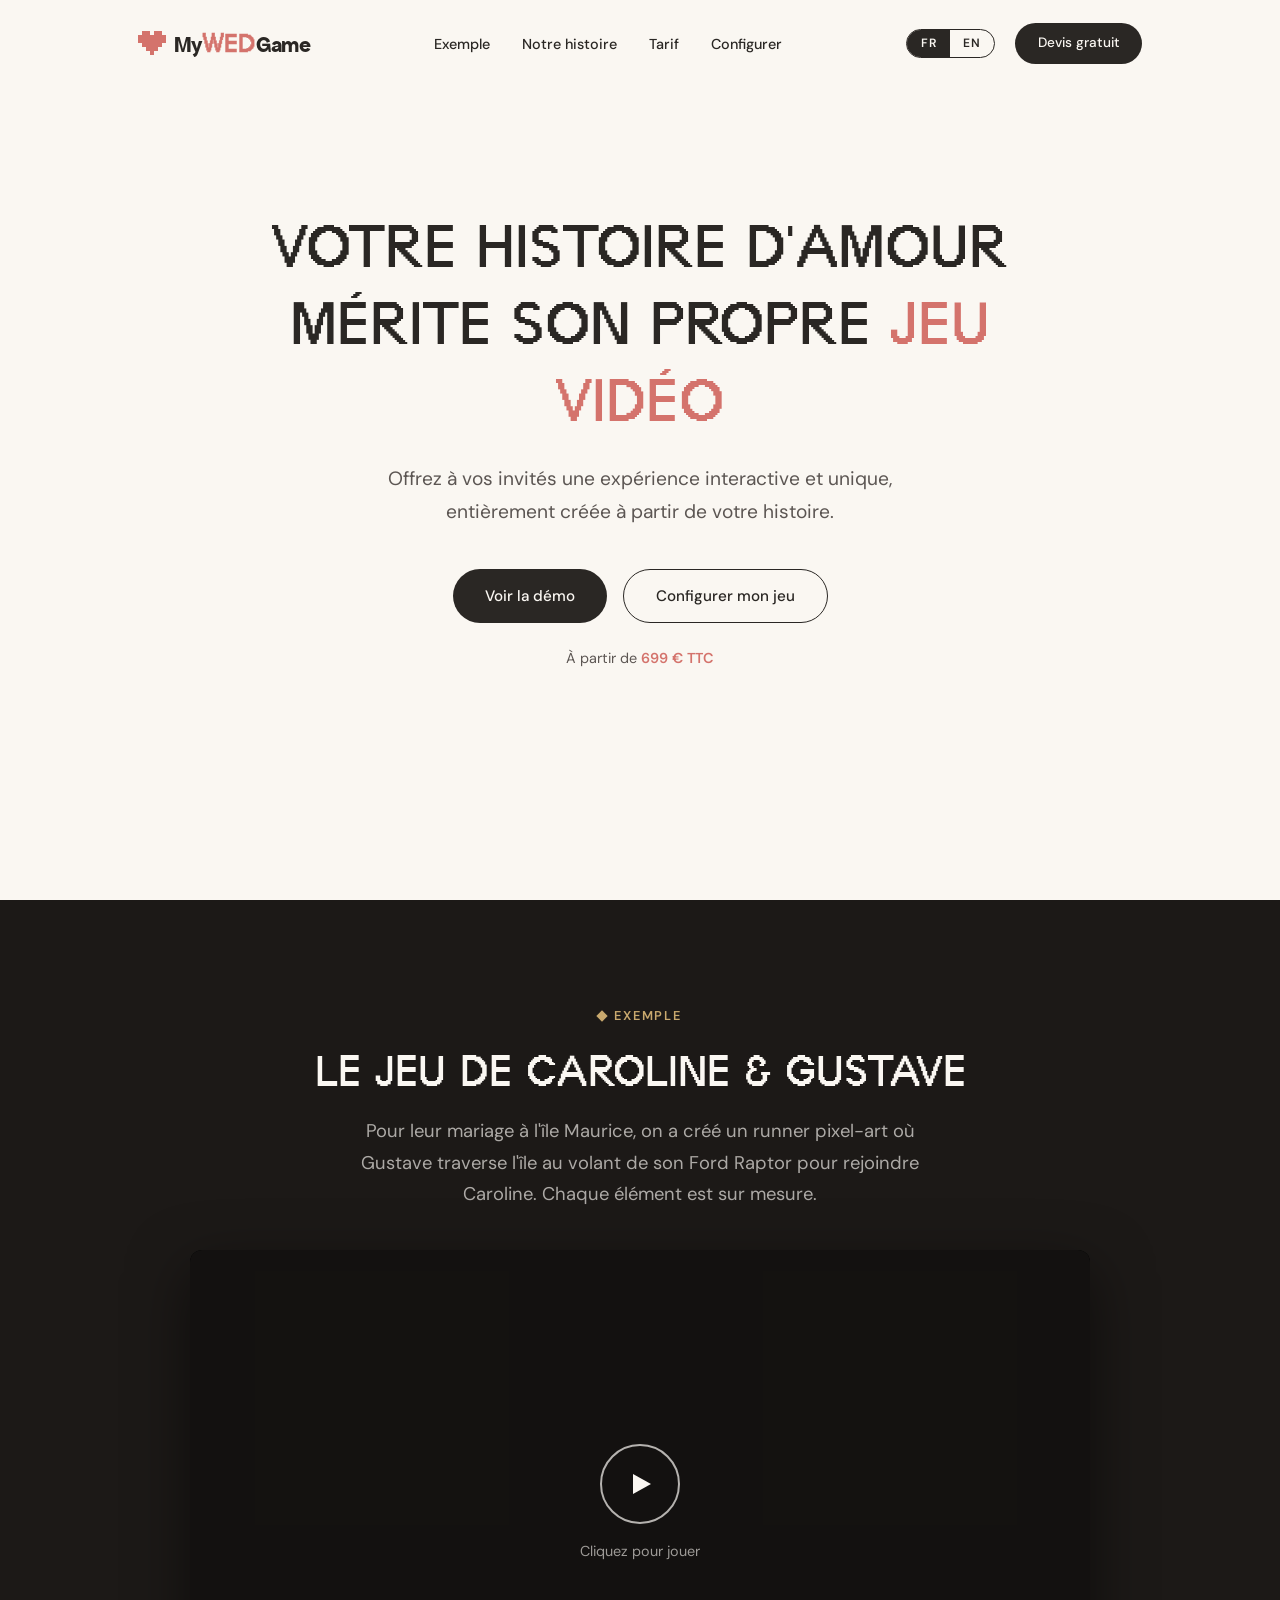
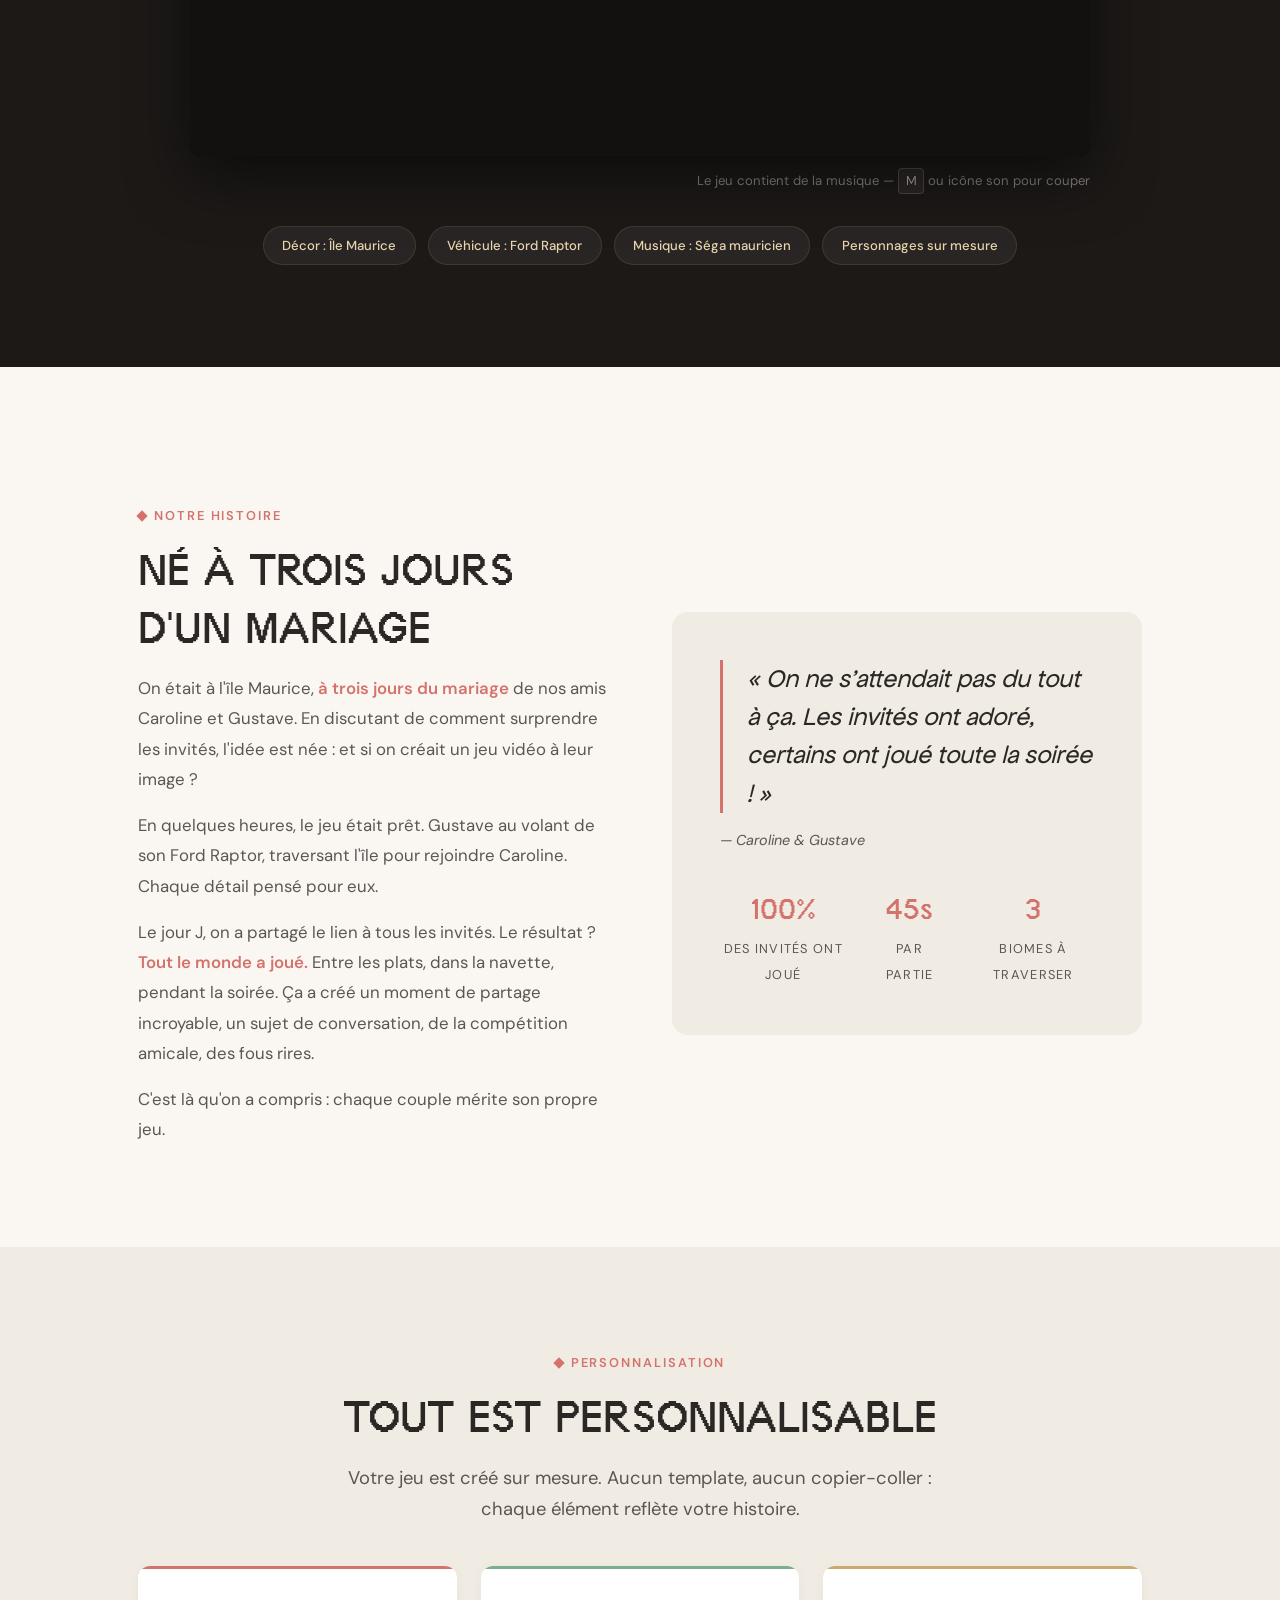
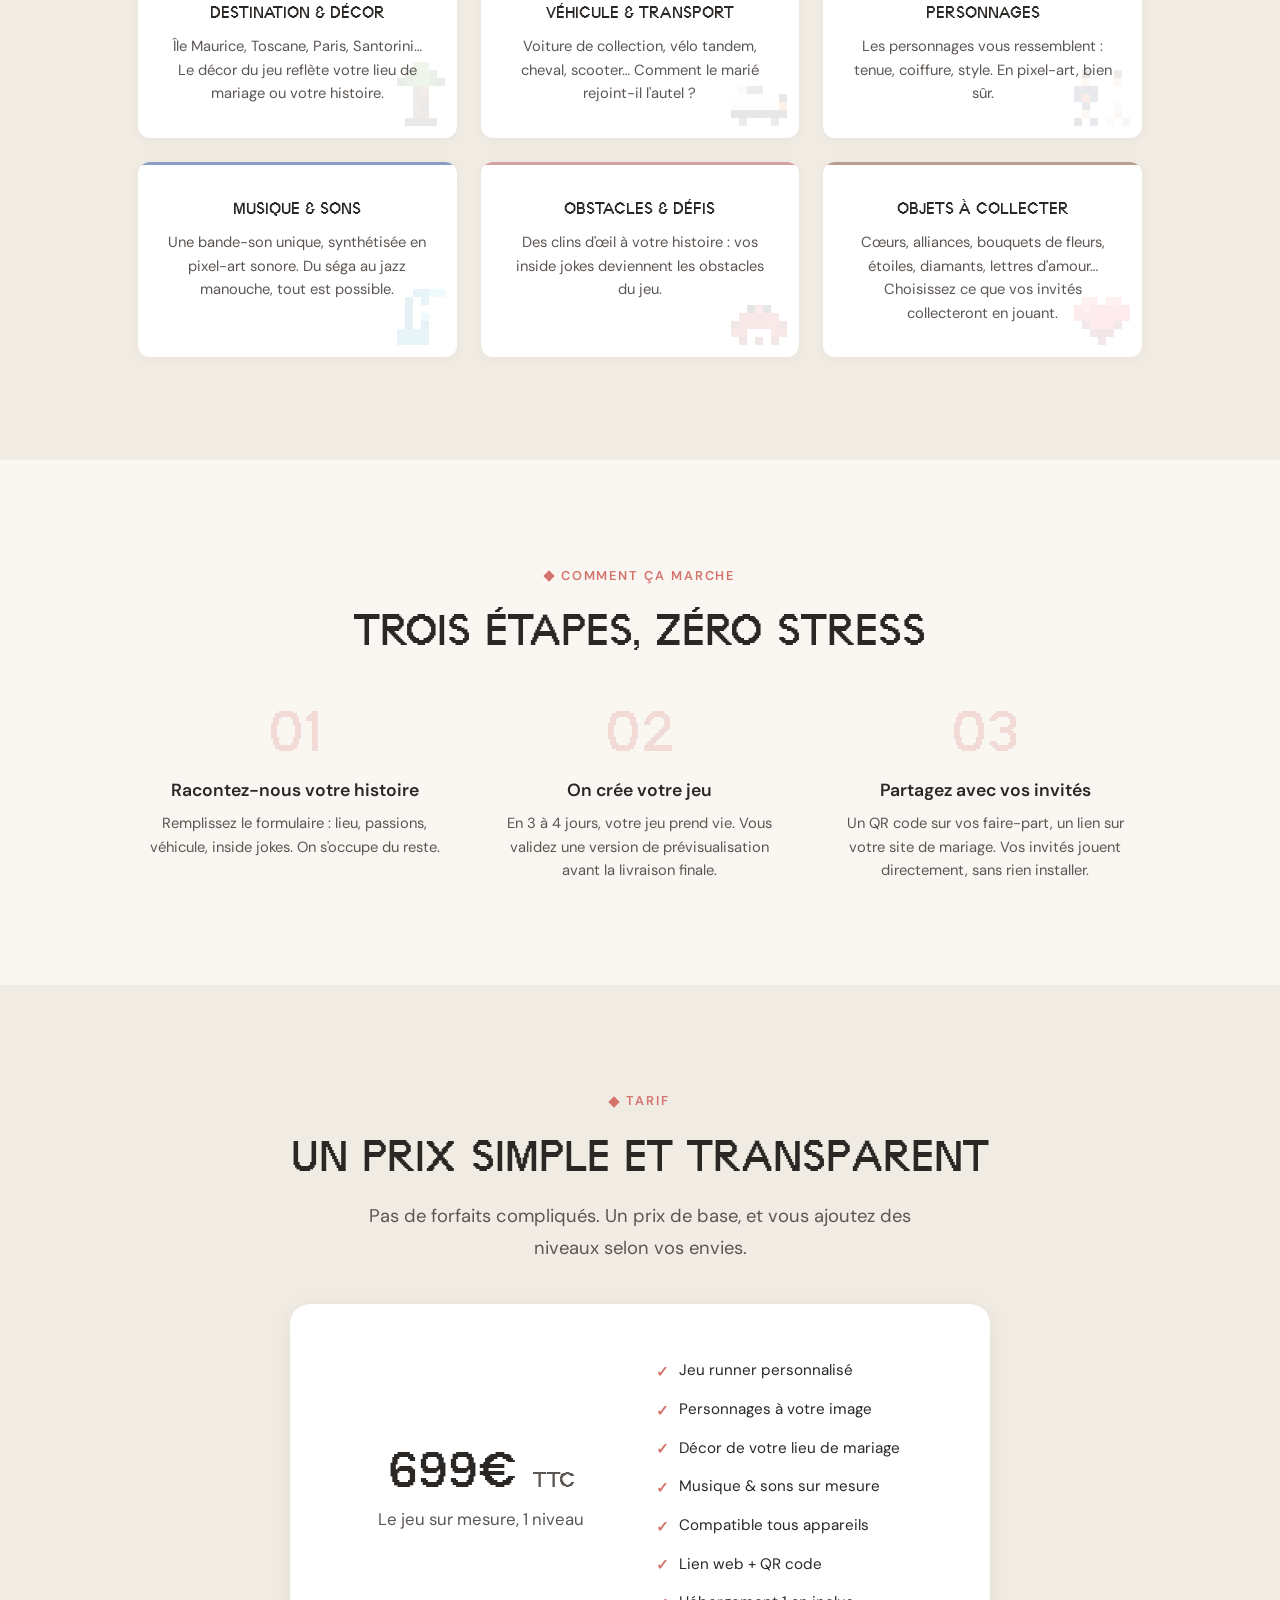
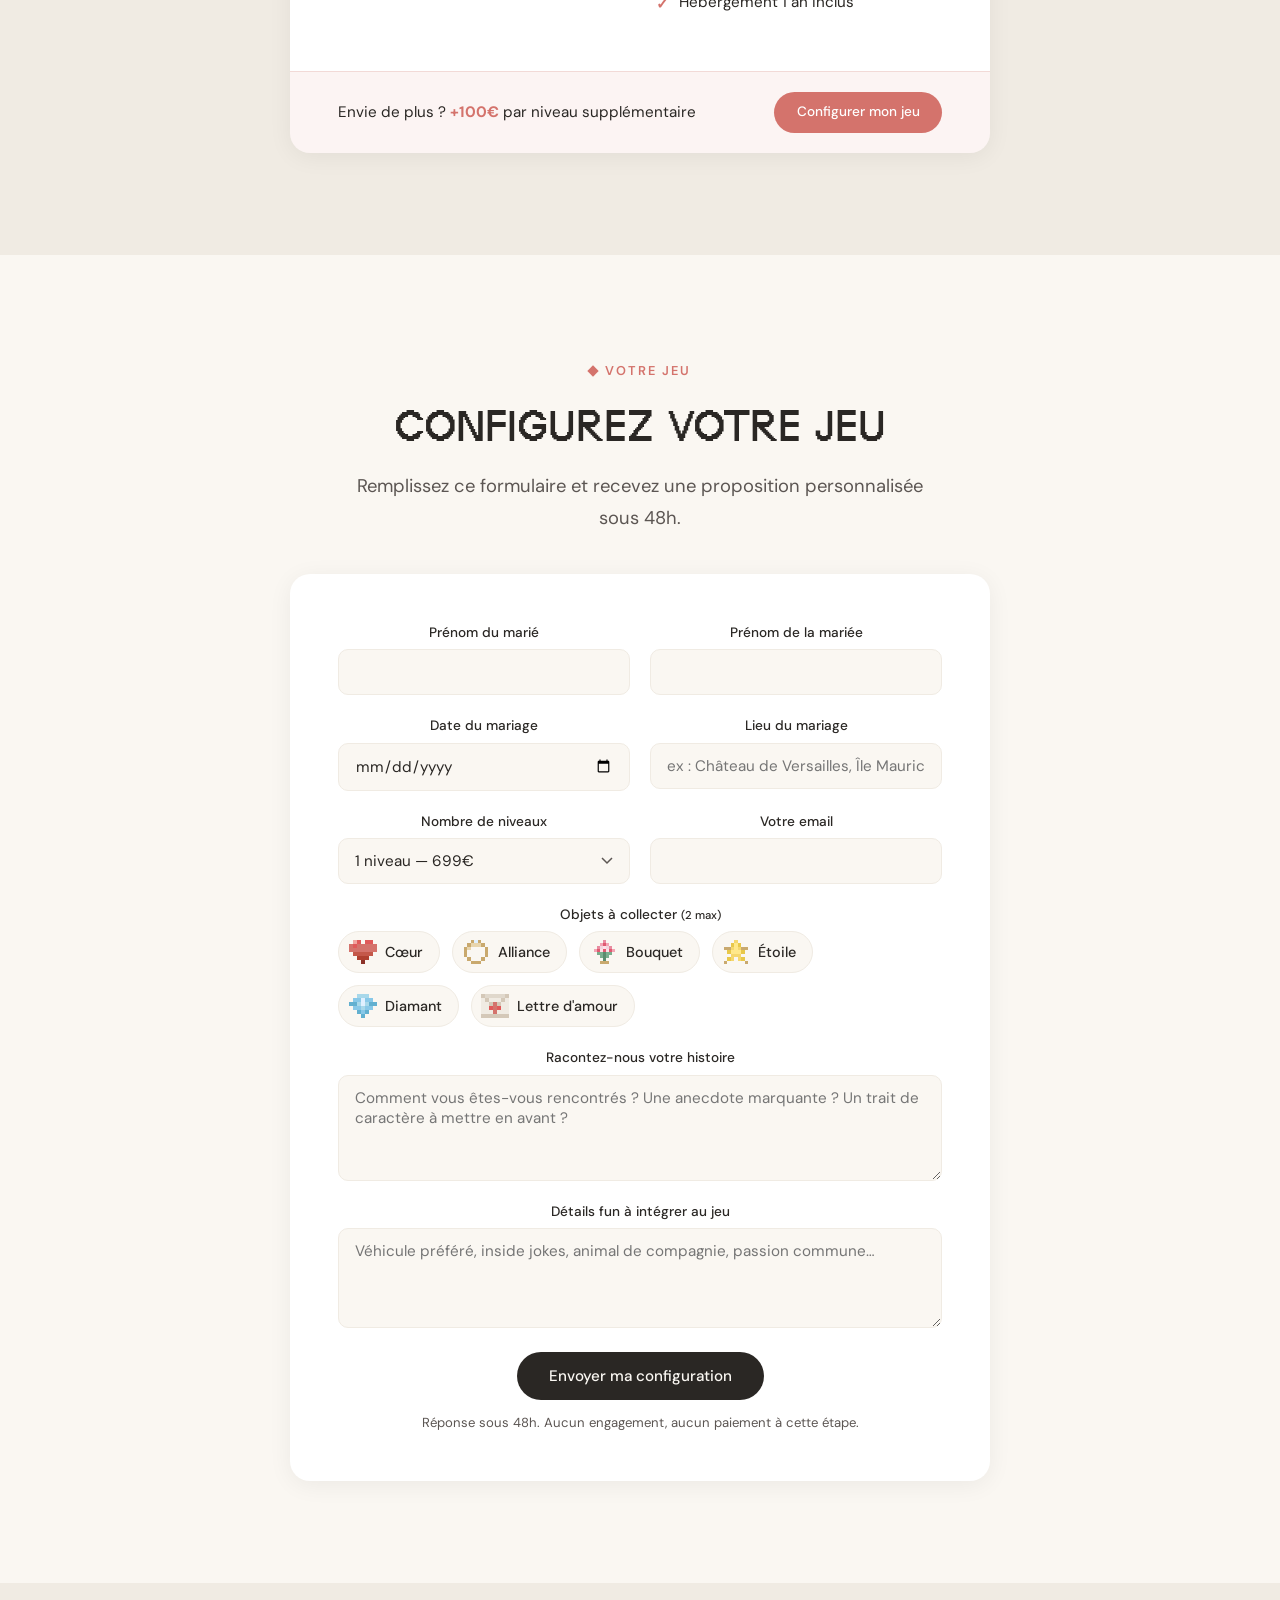
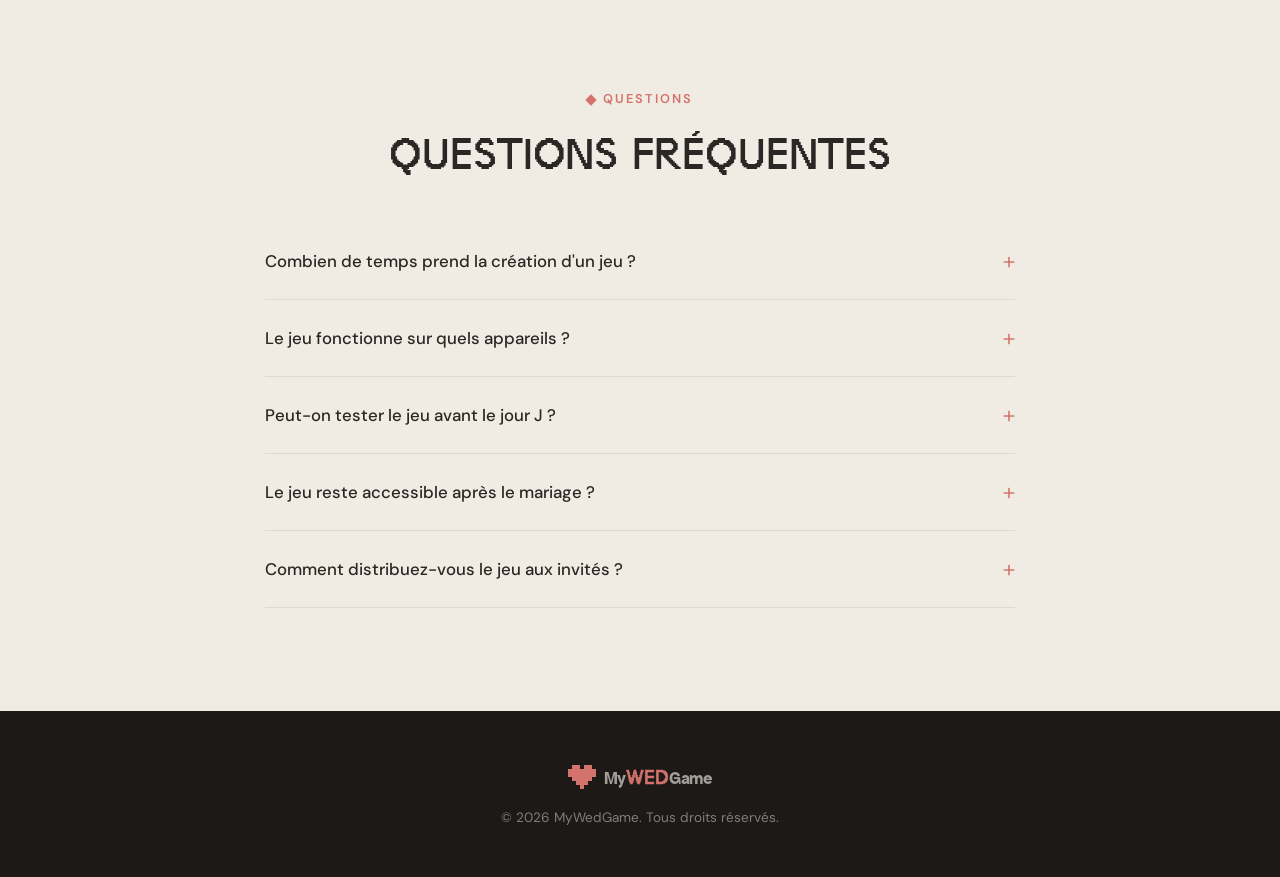
==== index.html @ f239f54f "Telegram bot: form submissions sent to Telegram via Vercel API - /api/contact.js serverless function" ====
<!DOCTYPE html>
<html lang="fr">
<head>
  <meta charset="UTF-8">
  <meta name="viewport" content="width=device-width, initial-scale=1.0">
  <title>MyWedGame — Jeu vidéo sur mesure pour votre mariage</title>
  <meta name="description" content="Offrez à vos invités un jeu vidéo unique, entièrement personnalisé à votre histoire d'amour. À partir de 699 €.">
  <meta property="og:title" content="MyWedGame — Un jeu vidéo sur mesure pour votre mariage">
  <meta property="og:description" content="Un jeu vidéo unique et interactif, créé à partir de votre histoire d'amour. Jouable sur tous les appareils.">
  <meta property="og:type" content="website">
  <meta property="og:image" content="https://mywedgame.vercel.app/og-image.png">
  <meta property="og:image:width" content="400">
  <meta property="og:image:height" content="400">
  <meta property="og:url" content="https://mywedgame.com">
  <meta name="twitter:card" content="summary">
  <meta name="twitter:title" content="MyWedGame — Un jeu vidéo sur mesure pour votre mariage">
  <meta name="twitter:description" content="Un jeu vidéo unique et interactif, créé à partir de votre histoire d'amour. Jouable sur tous les appareils.">
  <meta name="twitter:image" content="https://mywedgame.vercel.app/og-image.png">
  <link rel="icon" href="data:image/svg+xml,<svg xmlns='http://www.w3.org/2000/svg' viewBox='0 0 7 6' shape-rendering='crispEdges'><rect fill='%23D4736C' x='1' y='0' width='2' height='1'/><rect fill='%23D4736C' x='4' y='0' width='2' height='1'/><rect fill='%23D4736C' x='0' y='1' width='7' height='2'/><rect fill='%23D4736C' x='1' y='3' width='5' height='1'/><rect fill='%23D4736C' x='2' y='4' width='3' height='1'/><rect fill='%23D4736C' x='3' y='5' width='1' height='1'/></svg>">
  <link rel="preconnect" href="https://fonts.googleapis.com">
  <link rel="preconnect" href="https://fonts.gstatic.com" crossorigin>
  <link href="https://fonts.googleapis.com/css2?family=DM+Sans:ital,wght@0,400;0,500;0,700;1,400&display=swap" rel="stylesheet">
  <style>
    @font-face { font-family: 'Apfel Grotezk'; src: url('fonts/ApfelGrotezk-Regular.woff2') format('woff2'); font-weight: 400; font-style: normal; font-display: swap; }
    @font-face { font-family: 'Apfel Grotezk'; src: url('fonts/ApfelGrotezk-Fett.woff2') format('woff2'); font-weight: 700; font-style: normal; font-display: swap; }
    @font-face { font-family: 'Terminal Grotesque'; src: url('fonts/terminal-grotesque-webfont.woff2') format('woff2'); font-weight: 400; font-style: normal; font-display: swap; }

    :root {
      --cream: #FAF7F2;
      --cream-dark: #F0EBE3;
      --charcoal: #2A2724;
      --charcoal-light: #5C5653;
      --coral: #D4736C;
      --coral-hover: #BD5B54;
      --coral-light: #F2DAD7;
      --coral-soft: rgba(212,115,108,0.08);
      --gold: #C9A96E;
      --gold-light: #E8D5AD;
      --dark: #1C1917;
      --dark-card: #292524;
    }

    *, *::before, *::after { margin: 0; padding: 0; box-sizing: border-box; }
    html { scroll-behavior: smooth; scroll-padding-top: 80px; }
    body { font-family: 'DM Sans', sans-serif; color: var(--charcoal); background: var(--cream); line-height: 1.6; -webkit-font-smoothing: antialiased; }

    html:not([lang="en"]) .en { display: none !important; }
    html[lang="en"] .fr { display: none !important; }

    .rv { opacity: 0; transform: translateY(24px); transition: opacity 0.7s ease, transform 0.7s ease; }
    .rv.vis { opacity: 1; transform: none; }
    .rv-d1 { transition-delay: 0.1s; }
    .rv-d2 { transition-delay: 0.2s; }
    .rv-d3 { transition-delay: 0.3s; }
    .rv-d4 { transition-delay: 0.4s; }
    .rv-d5 { transition-delay: 0.5s; }

    .ctn { max-width: 1100px; margin: 0 auto; padding: 0 clamp(1.5rem, 5vw, 3rem); }
    section { padding: clamp(4rem, 8vw, 7rem) 0; }

    h2 { font-family: 'Terminal Grotesque', sans-serif; font-size: clamp(2rem, 4vw, 3rem); font-weight: 400; line-height: 1.2; margin-bottom: 1rem; text-transform: uppercase; }
    .section-tag { display: inline-flex; align-items: center; gap: 0.5rem; font-size: 0.8rem; font-weight: 600; letter-spacing: 0.15em; text-transform: uppercase; color: var(--coral); margin-bottom: 1rem; }
    .section-tag::before { content: ''; width: 8px; height: 8px; background: var(--coral); transform: rotate(45deg); }
    .section-sub { font-size: clamp(1rem, 1.5vw, 1.15rem); color: var(--charcoal-light); max-width: 600px; line-height: 1.7; }

    .btn { display: inline-flex; align-items: center; justify-content: center; gap: 0.5rem; padding: 0.875rem 2rem; border-radius: 100px; font-family: 'DM Sans', sans-serif; font-size: 0.95rem; font-weight: 500; text-decoration: none; transition: all 0.3s ease; cursor: pointer; border: none; }
    .btn-primary { background: var(--charcoal); color: var(--cream); }
    .btn-primary:hover { background: var(--coral); transform: translateY(-2px); box-shadow: 0 8px 24px rgba(212,115,108,0.3); }
    .btn-outline { background: transparent; color: var(--charcoal); border: 1.5px solid var(--charcoal); }
    .btn-outline:hover { background: var(--charcoal); color: var(--cream); transform: translateY(-2px); }
    .btn-coral { background: var(--coral); color: white; }
    .btn-coral:hover { background: var(--coral-hover); transform: translateY(-2px); box-shadow: 0 8px 24px rgba(212,115,108,0.3); }
    .btn-light { background: rgba(250,247,242,0.15); color: var(--cream); border: 1.5px solid rgba(250,247,242,0.3); }
    .btn-light:hover { background: var(--cream); color: var(--charcoal); transform: translateY(-2px); }
    .btn-sm { padding: 0.6rem 1.4rem; font-size: 0.85rem; }

    /* NAV */
    .nav { position: fixed; top: 0; left: 0; right: 0; z-index: 100; padding: 1.25rem 0; transition: padding 0.4s, background 0.4s, box-shadow 0.4s; }
    .nav.scrolled { background: rgba(250,247,242,0.92); backdrop-filter: blur(12px); -webkit-backdrop-filter: blur(12px); padding: 0.75rem 0; box-shadow: 0 1px 0 rgba(0,0,0,0.06); }
    .nav-inner { display: flex; align-items: center; justify-content: space-between; }
    .logo { text-decoration: none; font-family: 'Apfel Grotezk', sans-serif; font-size: 1.4rem; font-weight: 700; letter-spacing: -0.03em; display: inline-flex; align-items: center; gap: 0.5rem; color: var(--charcoal); }
    .logo-heart { width: 28px; height: 24px; flex-shrink: 0; animation: heartPulse 10s ease infinite; }
    @keyframes heartPulse {
      0%, 100% { fill: #D4736C; }
      20% { fill: #C9A96E; }
      40% { fill: #7BAE8E; }
      60% { fill: #8B9DC3; }
      80% { fill: #D4A0A0; }
    }
    .logo-text { display: inline-flex; align-items: baseline; }
    .logo-wed { font-family: 'Terminal Grotesque', sans-serif; font-weight: 400; color: var(--coral); text-transform: uppercase; font-size: 1.3em; letter-spacing: 0.01em; -webkit-text-stroke: 0.5px var(--coral); }
    .nav-links { display: flex; align-items: center; gap: 2rem; list-style: none; }
    .nav-links a { text-decoration: none; color: var(--charcoal); font-size: 0.9rem; font-weight: 500; position: relative; }
    .nav-links a::after { content: ''; position: absolute; bottom: -4px; left: 0; width: 0; height: 1.5px; background: var(--coral); transition: width 0.3s; }
    .nav-links a:hover::after { width: 100%; }
    .nav-right { display: flex; align-items: center; gap: 1.25rem; }
    .lang-toggle { display: flex; border: 1.5px solid var(--charcoal); border-radius: 100px; overflow: hidden; }
    .lang-btn { padding: 0.35rem 0.85rem; font-family: 'DM Sans', sans-serif; font-size: 0.75rem; font-weight: 600; letter-spacing: 0.05em; cursor: pointer; background: none; border: none; color: var(--charcoal); transition: all 0.3s; }
    .lang-btn.active { background: var(--charcoal); color: var(--cream); }
    .menu-toggle { display: none; flex-direction: column; gap: 5px; background: none; border: none; cursor: pointer; padding: 4px; }
    .menu-toggle span { display: block; width: 22px; height: 2px; background: var(--charcoal); border-radius: 2px; transition: all 0.3s; transform-origin: center; }
    .nav.open .menu-toggle span:nth-child(1) { transform: translateY(7px) rotate(45deg); }
    .nav.open .menu-toggle span:nth-child(2) { opacity: 0; }
    .nav.open .menu-toggle span:nth-child(3) { transform: translateY(-7px) rotate(-45deg); }

    /* HERO */
    .hero { min-height: 100vh; display: flex; align-items: center; justify-content: center; text-align: center; position: relative; overflow: hidden; padding-top: 80px; }
    .hero-content { position: relative; z-index: 2; }
    .hero h1 { font-family: 'Terminal Grotesque', sans-serif; font-size: clamp(2.5rem, 6vw, 4.2rem); font-weight: 400; line-height: 1.15; color: var(--charcoal); max-width: 780px; margin: 0 auto 1.5rem; text-transform: uppercase; }
    .hero h1 em { font-style: normal; color: var(--coral); }
    .hero-sub { font-size: clamp(1.05rem, 2vw, 1.2rem); color: var(--charcoal-light); max-width: 540px; margin: 0 auto 2.5rem; line-height: 1.7; }
    .hero-btns { display: flex; flex-wrap: wrap; justify-content: center; gap: 1rem; }
    .hero-price { margin-top: 1.5rem; font-size: 0.9rem; color: var(--charcoal-light); }
    .hero-price strong { color: var(--coral); font-weight: 600; }
    .hero-hearts { position: absolute; inset: 0; pointer-events: none; overflow: hidden; z-index: 1; }
    .fh { position: absolute; bottom: -20%; animation: floatH var(--d, 12s) var(--dl, 0s) linear infinite; pointer-events: none; opacity: 0; }
    @keyframes floatH {
      0% { transform: translateY(0) rotate(0deg); opacity: 0; }
      8% { opacity: var(--o, 0.15); }
      85% { opacity: var(--o, 0.15); }
      100% { transform: translateY(-120vh) rotate(var(--r, 15deg)); opacity: 0; }
    }

    /* DEMO */
    #demo { background: var(--dark); color: var(--cream); }
    #demo h2 { color: var(--cream); }
    #demo .section-tag { color: var(--gold); }
    #demo .section-tag::before { background: var(--gold); }
    #demo .section-sub { color: rgba(250,247,242,0.65); }
    .game-wrap { position: relative; width: 100%; max-width: 900px; margin: 2.5rem auto 0; border-radius: 12px; overflow: hidden; box-shadow: 0 20px 60px rgba(0,0,0,0.5); aspect-ratio: 16/9; background: #000; }
    .game-wrap iframe { width: 100%; height: 100%; border: none; display: block; }
    .game-overlay { position: absolute; inset: 0; background: rgba(28,25,23,0.7); display: flex; flex-direction: column; align-items: center; justify-content: center; cursor: pointer; z-index: 2; transition: opacity 0.5s; border-radius: 12px; }
    .game-overlay.hidden { opacity: 0; pointer-events: none; }
    .play-ring { width: 80px; height: 80px; border: 2.5px solid rgba(250,247,242,0.7); border-radius: 50%; display: flex; align-items: center; justify-content: center; margin-bottom: 1rem; transition: all 0.3s; }
    .game-overlay:hover .play-ring { background: var(--coral); border-color: var(--coral); transform: scale(1.1); }
    .play-ring::after { content: ''; border-style: solid; border-width: 10px 0 10px 18px; border-color: transparent transparent transparent var(--cream); margin-left: 4px; }
    .game-overlay span { font-size: 0.9rem; color: rgba(250,247,242,0.6); }
    .game-hint { text-align: right; max-width: 900px; margin: 0.75rem auto 0; font-size: 0.82rem; color: rgba(250,247,242,0.45); }
    .game-hint kbd { display: inline-block; background: var(--dark-card); border: 1px solid rgba(250,247,242,0.15); border-radius: 4px; padding: 0.1rem 0.4rem; font-family: 'DM Sans', sans-serif; font-size: 0.8rem; color: rgba(250,247,242,0.6); }
    .demo-tags { display: flex; flex-wrap: wrap; justify-content: center; gap: 0.75rem; margin-top: 2rem; }
    .demo-tag { background: var(--dark-card); color: var(--gold-light); padding: 0.5rem 1.15rem; border-radius: 100px; font-size: 0.82rem; font-weight: 500; border: 1px solid rgba(201,169,110,0.15); }

    /* STORY */
    #story { background: var(--cream); }
    .story-layout { display: grid; grid-template-columns: 1fr 1fr; gap: clamp(2rem, 5vw, 4rem); align-items: center; margin-top: 2rem; }
    .story-text { font-size: 1.05rem; line-height: 1.8; color: var(--charcoal-light); }
    .story-text p + p { margin-top: 1rem; }
    .story-text em { color: var(--coral); font-style: normal; font-weight: 600; }
    .story-visual { background: var(--cream-dark); border-radius: 16px; padding: clamp(2rem, 4vw, 3rem); position: relative; overflow: hidden; }
    .story-quote { font-family: 'Apfel Grotezk', sans-serif; font-size: clamp(1.25rem, 2.5vw, 1.6rem); font-style: italic; color: var(--charcoal); line-height: 1.5; position: relative; padding-left: 1.5rem; border-left: 3px solid var(--coral); }
    .story-stat { display: flex; gap: 2rem; margin-top: 2rem; }
    .story-stat div { text-align: center; }
    .story-stat .num { font-family: 'Terminal Grotesque', sans-serif; font-size: 2rem; font-weight: 400; color: var(--coral); display: block; }
    .story-stat .lbl { font-size: 0.8rem; color: var(--charcoal-light); text-transform: uppercase; letter-spacing: 0.1em; }

    /* CUSTOMIZE */
    #customize { background: var(--cream-dark); }
    .custom-grid { display: grid; grid-template-columns: repeat(3, 1fr); gap: 1.5rem; margin-top: 2.5rem; }
    .custom-card { background: white; padding: 2rem 1.75rem; border-radius: 12px; position: relative; overflow: hidden; transition: all 0.3s ease; box-shadow: 0 2px 12px rgba(0,0,0,0.04); }
    .custom-card:hover { transform: translateY(-4px); box-shadow: 0 12px 32px rgba(0,0,0,0.08); }
    .custom-card::before { content: ''; position: absolute; top: 0; left: 0; right: 0; height: 3px; background: var(--accent, var(--coral)); }
    .custom-card h3 { font-family: 'Terminal Grotesque', sans-serif; font-size: 1.15rem; font-weight: 400; margin-bottom: 0.5rem; text-transform: uppercase; }
    .custom-card p { font-size: 0.92rem; color: var(--charcoal-light); line-height: 1.6; position: relative; z-index: 1; }
    .card-pixel { position: absolute; bottom: 12px; right: 12px; opacity: 0.1; pointer-events: none; transition: opacity 0.3s; }
    .custom-card:hover .card-pixel { opacity: 0.25; }
    .c1 { --accent: #D4736C; } .c2 { --accent: #7BAE8E; } .c3 { --accent: #C9A96E; }
    .c4 { --accent: #8B9DC3; } .c5 { --accent: #D4A0A0; } .c6 { --accent: #B8A090; }

    /* PROCESS */
    #process { background: var(--cream); }
    .steps { display: grid; grid-template-columns: repeat(3, 1fr); gap: 2rem; margin-top: 2.5rem; }
    .step { text-align: center; }
    .step-num { font-family: 'Terminal Grotesque', sans-serif; font-size: clamp(3rem, 5vw, 4rem); font-weight: 400; color: var(--coral-light); line-height: 1; margin-bottom: 0.75rem; }
    .step h3 { font-size: 1.1rem; font-weight: 600; margin-bottom: 0.5rem; }
    .step p { font-size: 0.92rem; color: var(--charcoal-light); line-height: 1.6; max-width: 300px; margin: 0 auto; }

    /* PRICING */
    #pricing { background: var(--cream-dark); }
    .price-box { max-width: 700px; margin: 2.5rem auto 0; background: white; border-radius: 20px; overflow: hidden; box-shadow: 0 4px 24px rgba(0,0,0,0.06); }
    .price-main { padding: clamp(2rem, 5vw, 3rem); display: flex; align-items: center; gap: 2rem; flex-wrap: wrap; }
    .price-left { flex: 1; min-width: 240px; }
    .price-amount { font-family: 'Terminal Grotesque', sans-serif; font-size: clamp(2.5rem, 5vw, 3.5rem); font-weight: 400; color: var(--charcoal); line-height: 1; }
    .price-amount small { font-size: 0.45em; font-weight: 400; color: var(--charcoal-light); vertical-align: baseline; }
    .price-subtitle { font-size: 1.05rem; color: var(--charcoal-light); margin-top: 0.5rem; }
    .price-right { flex: 1; min-width: 240px; }
    .price-includes { list-style: none; }
    .price-includes li { padding: 0.4rem 0; font-size: 0.95rem; display: flex; align-items: flex-start; gap: 0.6rem; }
    .price-includes li::before { content: '\2713'; color: var(--coral); font-weight: 700; flex-shrink: 0; margin-top: 0.1rem; }
    .price-extra { background: var(--coral-soft); padding: 1.25rem clamp(2rem, 5vw, 3rem); display: flex; align-items: center; justify-content: space-between; flex-wrap: wrap; gap: 1rem; border-top: 1px solid var(--coral-light); }
    .price-extra-text { font-size: 0.95rem; }
    .price-extra-text strong { color: var(--coral); }
    .price-cta { text-align: center; padding: 0 clamp(2rem, 5vw, 3rem) clamp(2rem, 5vw, 3rem); }

    /* FORM */
    #configurator { background: var(--cream); }
    .form-box { max-width: 700px; margin: 2.5rem auto 0; background: white; border-radius: 20px; padding: clamp(2rem, 5vw, 3rem); box-shadow: 0 4px 24px rgba(0,0,0,0.06); }
    .form-grid { display: grid; grid-template-columns: 1fr 1fr; gap: 1.25rem; }
    .form-group { display: flex; flex-direction: column; gap: 0.35rem; }
    .form-group.full { grid-column: 1 / -1; }
    .form-group label { font-size: 0.85rem; font-weight: 500; color: var(--charcoal); }
    .form-group input, .form-group select, .form-group textarea {
      font-family: 'DM Sans', sans-serif; font-size: 0.95rem; padding: 0.75rem 1rem;
      border: 1.5px solid var(--cream-dark); border-radius: 10px; background: var(--cream);
      color: var(--charcoal); transition: border-color 0.3s, box-shadow 0.3s; outline: none;
    }
    .form-group input:focus, .form-group select:focus, .form-group textarea:focus {
      border-color: var(--coral); box-shadow: 0 0 0 3px rgba(212,115,108,0.1);
    }
    .form-group textarea { resize: vertical; min-height: 100px; }
    .form-group select { cursor: pointer; appearance: none; background-image: url("data:image/svg+xml,%3Csvg xmlns='http://www.w3.org/2000/svg' width='12' height='8'%3E%3Cpath d='M1 1l5 5 5-5' stroke='%235C5653' stroke-width='1.5' fill='none'/%3E%3C/svg%3E"); background-repeat: no-repeat; background-position: right 1rem center; padding-right: 2.5rem; }
    .collectible-picker { display: flex; flex-wrap: wrap; gap: 0.75rem; }
    .coll-tag { cursor: pointer; }
    .coll-tag input { display: none; }
    .coll-wrap { display: inline-flex; align-items: center; gap: 0.5rem; padding: 0.5rem 1rem 0.5rem 0.6rem; border-radius: 100px; border: 1.5px solid var(--cream-dark); background: var(--cream); font-size: 0.9rem; color: var(--charcoal); transition: all 0.25s; user-select: none; }
    .coll-tag input:checked + .coll-wrap { border-color: var(--coral); background: var(--coral-light); color: var(--charcoal); }
    .coll-tag:hover .coll-wrap { border-color: var(--coral); }
    .coll-icon { width: 28px; height: 24px; flex-shrink: 0; }
    .form-submit { text-align: center; margin-top: 1.5rem; }
    .form-note { font-size: 0.82rem; color: var(--charcoal-light); margin-top: 0.75rem; }

    /* FAQ */
    #faq { background: var(--cream-dark); }
    .faq-list { max-width: 750px; margin: 2.5rem auto 0; }
    .faq-item { border-bottom: 1px solid rgba(0,0,0,0.08); }
    .faq-q { width: 100%; text-align: left; background: none; border: none; padding: 1.25rem 0; font-family: 'DM Sans', sans-serif; font-size: 1.05rem; font-weight: 500; color: var(--charcoal); cursor: pointer; display: flex; justify-content: space-between; align-items: center; gap: 1rem; line-height: 1.5; }
    .faq-q::after { content: '+'; font-size: 1.5rem; font-weight: 300; color: var(--coral); transition: transform 0.3s; flex-shrink: 0; }
    .faq-item.open .faq-q::after { transform: rotate(45deg); }
    .faq-a { max-height: 0; overflow: hidden; transition: max-height 0.4s ease; }
    .faq-a p { padding-bottom: 1.25rem; font-size: 0.95rem; color: var(--charcoal-light); line-height: 1.7; }
    .faq-item.open .faq-a { max-height: 300px; }

    /* FOOTER */
    footer { background: var(--dark); color: rgba(250,247,242,0.45); padding: 3rem 0; text-align: center; font-size: 0.85rem; }
    footer .logo { justify-content: center; margin-bottom: 0.75rem; font-size: 1.1rem; }
    footer .logo-my, footer .logo-game { color: rgba(250,247,242,0.6); }
    footer .logo-wed { color: var(--coral); }

    /* RESPONSIVE */
    @media (max-width: 768px) {
      .custom-grid, .steps { grid-template-columns: 1fr; }
      .form-grid { grid-template-columns: 1fr; }
      .story-layout { grid-template-columns: 1fr; }
      .nav-links { display: none; position: absolute; top: 100%; left: 0; right: 0; flex-direction: column; background: rgba(250,247,242,0.98); backdrop-filter: blur(12px); padding: 1.5rem clamp(1.5rem, 5vw, 3rem); box-shadow: 0 8px 24px rgba(0,0,0,0.1); gap: 0.5rem; }
      .nav.open .nav-links { display: flex; }
      .menu-toggle { display: flex; }
      .nav-cta-desktop { display: none !important; }
      .hero-btns { flex-direction: column; align-items: center; }
      .price-main { flex-direction: column; text-align: center; }
      .price-extra { flex-direction: column; text-align: center; }
    }
    @media (min-width: 769px) and (max-width: 1024px) {
      .custom-grid { grid-template-columns: repeat(2, 1fr); }
    }
  </style>
</head>
<body>

<svg style="display:none" aria-hidden="true">
  <symbol id="ph" viewBox="0 0 7 6">
    <rect x="1" y="0" width="2" height="1"/>
    <rect x="4" y="0" width="2" height="1"/>
    <rect x="0" y="1" width="7" height="2"/>
    <rect x="1" y="3" width="5" height="1"/>
    <rect x="2" y="4" width="3" height="1"/>
    <rect x="3" y="5" width="1" height="1"/>
  </symbol>
</svg>

<!-- NAV -->
<nav class="nav" id="nav">
  <div class="ctn nav-inner">
    <a href="#" class="logo"><svg class="logo-heart" viewBox="0 0 7 6" shape-rendering="crispEdges" fill="var(--coral)"><use href="#ph"/></svg><span class="logo-text"><span class="logo-my">My</span><span class="logo-wed">Wed</span><span class="logo-game">Game</span></span></a>
    <ul class="nav-links">
      <li><a href="#demo"><span class="fr">Exemple</span><span class="en">Demo</span></a></li>
      <li><a href="#story"><span class="fr">Notre histoire</span><span class="en">Our story</span></a></li>
      <li><a href="#pricing"><span class="fr">Tarif</span><span class="en">Pricing</span></a></li>
      <li><a href="#configurator"><span class="fr">Configurer</span><span class="en">Configure</span></a></li>
    </ul>
    <div class="nav-right">
      <div class="lang-toggle">
        <button class="lang-btn active" data-lang="fr">FR</button>
        <button class="lang-btn" data-lang="en">EN</button>
      </div>
      <a href="#configurator" class="btn btn-primary btn-sm nav-cta-desktop"><span class="fr">Devis gratuit</span><span class="en">Free quote</span></a>
      <button class="menu-toggle" aria-label="Menu"><span></span><span></span><span></span></button>
    </div>
  </div>
</nav>

<!-- HERO -->
<section id="hero" class="hero">
  <div class="hero-hearts">
    <svg class="fh" style="left:5%;--d:14s;--dl:-2s;--o:0.15;--r:10deg;fill:var(--coral-light)" width="21" height="18" viewBox="0 0 7 6" shape-rendering="crispEdges"><use href="#ph"/></svg>
    <svg class="fh" style="left:15%;--d:11s;--dl:-8s;--o:0.1;--r:-12deg;fill:var(--coral-light)" width="14" height="12" viewBox="0 0 7 6" shape-rendering="crispEdges"><use href="#ph"/></svg>
    <svg class="fh" style="left:32%;--d:16s;--dl:-3s;--o:0.18;--r:20deg;fill:var(--coral)" width="24" height="21" viewBox="0 0 7 6" shape-rendering="crispEdges"><use href="#ph"/></svg>
    <svg class="fh" style="left:48%;--d:13s;--dl:-10s;--o:0.08;--r:-8deg;fill:var(--gold-light)" width="17" height="15" viewBox="0 0 7 6" shape-rendering="crispEdges"><use href="#ph"/></svg>
    <svg class="fh" style="left:62%;--d:15s;--dl:-5s;--o:0.14;--r:15deg;fill:var(--coral-light)" width="21" height="18" viewBox="0 0 7 6" shape-rendering="crispEdges"><use href="#ph"/></svg>
    <svg class="fh" style="left:78%;--d:12s;--dl:-1s;--o:0.12;--r:-18deg;fill:var(--coral)" width="18" height="15" viewBox="0 0 7 6" shape-rendering="crispEdges"><use href="#ph"/></svg>
    <svg class="fh" style="left:90%;--d:17s;--dl:-7s;--o:0.09;--r:12deg;fill:var(--gold)" width="12" height="10" viewBox="0 0 7 6" shape-rendering="crispEdges"><use href="#ph"/></svg>
    <svg class="fh" style="left:52%;--d:18s;--dl:-13s;--o:0.06;--r:-5deg;fill:var(--coral-light)" width="28" height="24" viewBox="0 0 7 6" shape-rendering="crispEdges"><use href="#ph"/></svg>
  </div>
  <div class="hero-content ctn">
    <h1 class="rv">
      <span class="fr">Votre histoire d'amour<br>mérite son propre <em>jeu vidéo</em></span>
      <span class="en">Your love story<br>deserves its own <em>video game</em></span>
    </h1>
    <p class="hero-sub rv rv-d1">
      <span class="fr">Offrez à vos invités une expérience interactive et unique, entièrement créée à partir de votre histoire.</span>
      <span class="en">Give your guests a unique interactive experience, entirely crafted from your love story.</span>
    </p>
    <div class="hero-btns rv rv-d2">
      <a href="#demo" class="btn btn-primary"><span class="fr">Voir la démo</span><span class="en">See the demo</span></a>
      <a href="#configurator" class="btn btn-outline"><span class="fr">Configurer mon jeu</span><span class="en">Configure my game</span></a>
    </div>
    <p class="hero-price rv rv-d3">
      <span class="fr">À partir de <strong>699 &euro; TTC</strong></span>
      <span class="en">Starting at <strong>&euro;699 incl. VAT</strong></span>
    </p>
  </div>
</section>

<!-- DEMO -->
<section id="demo">
  <div class="ctn" style="text-align:center">
    <div class="section-tag rv"><span class="fr">Exemple</span><span class="en">Demo</span></div>
    <h2 class="rv rv-d1">
      <span class="fr">Le jeu de Caroline &amp; Gustave</span>
      <span class="en">Caroline &amp; Gustave's game</span>
    </h2>
    <p class="section-sub rv rv-d2" style="margin:0 auto 0">
      <span class="fr">Pour leur mariage à l'île Maurice, on a créé un runner pixel-art où Gustave traverse l'île au volant de son Ford Raptor pour rejoindre Caroline. Chaque élément est sur mesure.</span>
      <span class="en">For their wedding in Mauritius, we created a pixel-art runner where Gustave crosses the island in his Ford Raptor to reach Caroline. Every element is custom-made.</span>
    </p>
    <div class="game-wrap rv rv-d3">
      <div class="game-overlay" id="gameOverlay">
        <div class="play-ring"></div>
        <span><span class="fr">Cliquez pour jouer</span><span class="en">Click to play</span></span>
      </div>
      <iframe src="https://superkostia.github.io/gustave-caroline-mauritius-run/" loading="lazy" allow="autoplay" allowfullscreen title="Gustave &amp; Caroline: The Mauritius Run"></iframe>
    </div>
    <p class="game-hint rv rv-d4"><span class="fr">Le jeu contient de la musique — <kbd>M</kbd> ou icône son pour couper</span><span class="en">The game has music — <kbd>M</kbd> or sound icon to mute</span></p>
    <div class="demo-tags rv rv-d4">
      <span class="demo-tag"><span class="fr">Décor : Île Maurice</span><span class="en">Setting: Mauritius</span></span>
      <span class="demo-tag"><span class="fr">Véhicule : Ford Raptor</span><span class="en">Vehicle: Ford Raptor</span></span>
      <span class="demo-tag"><span class="fr">Musique : Séga mauricien</span><span class="en">Music: Mauritian Sega</span></span>
      <span class="demo-tag"><span class="fr">Personnages sur mesure</span><span class="en">Custom characters</span></span>
    </div>
  </div>
</section>

<!-- STORY -->
<section id="story">
  <div class="ctn">
    <div class="story-layout">
      <div>
        <div class="section-tag rv"><span class="fr">Notre histoire</span><span class="en">Our story</span></div>
        <h2 class="rv rv-d1">
          <span class="fr">Né à trois jours d'un mariage</span>
          <span class="en">Born three days before a wedding</span>
        </h2>
        <div class="story-text rv rv-d2">
          <span class="fr">
            <p>On était à l'île Maurice, <em>à trois jours du mariage</em> de nos amis Caroline et Gustave. En discutant de comment surprendre les invités, l'idée est née : et si on créait un jeu vidéo à leur image ?</p>
            <p>En quelques heures, le jeu était prêt. Gustave au volant de son Ford Raptor, traversant l'île pour rejoindre Caroline. Chaque détail pensé pour eux.</p>
            <p>Le jour J, on a partagé le lien à tous les invités. Le résultat ? <em>Tout le monde a joué.</em> Entre les plats, dans la navette, pendant la soirée. Ça a créé un moment de partage incroyable, un sujet de conversation, de la compétition amicale, des fous rires.</p>
            <p>C'est là qu'on a compris : chaque couple mérite son propre jeu.</p>
          </span>
          <span class="en">
            <p>We were in Mauritius, <em>three days before</em> our friends Caroline and Gustave's wedding. While chatting about how to surprise the guests, the idea was born: what if we created a video game in their image?</p>
            <p>Within hours, the game was ready. Gustave behind the wheel of his Ford Raptor, crossing the island to reach Caroline. Every detail designed for them.</p>
            <p>On the big day, we shared the link with every guest. The result? <em>Everyone played.</em> Between courses, in the shuttle, during the party. It created an incredible shared moment — conversation starters, friendly competition, laughter.</p>
            <p>That's when we realized: every couple deserves their own game.</p>
          </span>
        </div>
      </div>
      <div class="story-visual rv rv-d3">
        <div class="story-quote">
          <span class="fr">&laquo; On ne s'attendait pas du tout à ça. Les invités ont adoré, certains ont joué toute la soirée ! &raquo;</span>
          <span class="en">"We didn't expect this at all. The guests loved it — some played all evening long!"</span>
        </div>
        <p style="margin-top:1rem;font-size:0.9rem;color:var(--charcoal-light);font-style:italic">— Caroline &amp; Gustave</p>
        <div class="story-stat">
          <div><span class="num">100%</span><span class="lbl"><span class="fr">des invités ont joué</span><span class="en">of guests played</span></span></div>
          <div><span class="num">45s</span><span class="lbl"><span class="fr">par partie</span><span class="en">per round</span></span></div>
          <div><span class="num">3</span><span class="lbl"><span class="fr">biomes à traverser</span><span class="en">biomes to cross</span></span></div>
        </div>
      </div>
    </div>
  </div>
</section>

<!-- CUSTOMIZATION -->
<section id="customize">
  <div class="ctn" style="text-align:center">
    <div class="section-tag rv"><span class="fr">Personnalisation</span><span class="en">Customization</span></div>
    <h2 class="rv rv-d1">
      <span class="fr">Tout est personnalisable</span>
      <span class="en">Everything is customizable</span>
    </h2>
    <p class="section-sub rv rv-d2" style="margin:0 auto">
      <span class="fr">Votre jeu est créé sur mesure. Aucun template, aucun copier-coller : chaque élément reflète votre histoire.</span>
      <span class="en">Your game is custom-built. No templates, no copy-paste: every element reflects your story.</span>
    </p>
    <div class="custom-grid">
      <div class="custom-card c1 rv">
        <h3><span class="fr">Destination &amp; Décor</span><span class="en">Destination &amp; Setting</span></h3>
        <p><span class="fr">Île Maurice, Toscane, Paris, Santorini… Le décor du jeu reflète votre lieu de mariage ou votre histoire.</span><span class="en">Mauritius, Tuscany, Paris, Santorini… The game setting reflects your wedding venue or your story.</span></p>
        <svg class="card-pixel" width="48" height="64" viewBox="0 0 6 8" shape-rendering="crispEdges"><rect fill="#5BA844" x="2" y="0" width="2" height="1"/><rect fill="#3A7A2F" x="1" y="1" width="1" height="1"/><rect fill="#5BA844" x="2" y="1" width="2" height="1"/><rect fill="#3A7A2F" x="4" y="1" width="1" height="1"/><rect fill="#235318" x="0" y="2" width="1" height="1"/><rect fill="#3A7A2F" x="1" y="2" width="1" height="1"/><rect fill="#5BA844" x="2" y="2" width="2" height="1"/><rect fill="#3A7A2F" x="4" y="2" width="1" height="1"/><rect fill="#235318" x="5" y="2" width="1" height="1"/><rect fill="#5C3A1E" x="2" y="3" width="2" height="1"/><rect fill="#7E5230" x="3" y="3" width="1" height="1"/><rect fill="#5C3A1E" x="2" y="4" width="2" height="1"/><rect fill="#3E2715" x="3" y="5" width="1" height="1"/><rect fill="#5C3A1E" x="2" y="5" width="1" height="1"/><rect fill="#5C3A1E" x="2" y="6" width="2" height="1"/><rect fill="#3E2715" x="1" y="7" width="4" height="1"/></svg>
      </div>
      <div class="custom-card c2 rv rv-d1">
        <h3><span class="fr">Véhicule &amp; Transport</span><span class="en">Vehicle &amp; Transport</span></h3>
        <p><span class="fr">Voiture de collection, vélo tandem, cheval, scooter… Comment le marié rejoint-il l'autel ?</span><span class="en">Classic car, tandem bike, horse, scooter… How does the groom reach the altar?</span></p>
        <svg class="card-pixel" width="56" height="40" viewBox="0 0 7 5" shape-rendering="crispEdges"><rect fill="#CFCFCD" x="1" y="0" width="3" height="1"/><rect fill="#3A4A5C" x="2" y="0" width="2" height="1"/><rect fill="#F0F0EE" x="0" y="1" width="6" height="1"/><rect fill="#1A1A1A" x="6" y="1" width="1" height="1"/><rect fill="#F0F0EE" x="0" y="2" width="6" height="1"/><rect fill="#1A1A1A" x="6" y="2" width="1" height="1"/><rect fill="#FF6B1F" x="6" y="2" width="1" height="1"/><rect fill="#1A1A1A" x="0" y="3" width="7" height="1"/><rect fill="#0E0E0E" x="1" y="4" width="1" height="1"/><rect fill="#0E0E0E" x="5" y="4" width="1" height="1"/><rect fill="#4A4A4A" x="1" y="4" width="1" height="1"/><rect fill="#4A4A4A" x="5" y="4" width="1" height="1"/></svg>
      </div>
      <div class="custom-card c3 rv rv-d2">
        <h3><span class="fr">Personnages</span><span class="en">Characters</span></h3>
        <p><span class="fr">Les personnages vous ressemblent : tenue, coiffure, style. En pixel-art, bien sûr.</span><span class="en">The characters look like you: outfit, hairstyle, style. In pixel art, of course.</span></p>
        <svg class="card-pixel" width="56" height="56" viewBox="0 0 7 7" shape-rendering="crispEdges"><rect fill="#2A1F18" x="1" y="0" width="1" height="1"/><rect fill="#5C3A20" x="5" y="0" width="1" height="1"/><rect fill="#E5B894" x="1" y="1" width="1" height="1"/><rect fill="#EAB994" x="5" y="1" width="1" height="1"/><rect fill="#1E2A4A" x="0" y="2" width="3" height="1"/><rect fill="#FCFCFC" x="4" y="2" width="3" height="1"/><rect fill="#1E2A4A" x="0" y="3" width="3" height="1"/><rect fill="#FCFCFC" x="4" y="3" width="3" height="1"/><rect fill="#D63A2F" x="1" y="3" width="1" height="1"/><rect fill="#1E2A4A" x="1" y="4" width="1" height="1"/><rect fill="#D8D8E0" x="5" y="4" width="1" height="1"/><rect fill="#E5B894" x="1" y="5" width="1" height="1"/><rect fill="#EAB994" x="5" y="5" width="1" height="1"/><rect fill="#0F1828" x="0" y="6" width="1" height="1"/><rect fill="#1E2A4A" x="2" y="6" width="1" height="1"/><rect fill="#D8D8E0" x="4" y="6" width="1" height="1"/><rect fill="#B0B0BA" x="6" y="6" width="1" height="1"/></svg>
      </div>
      <div class="custom-card c4 rv rv-d3">
        <h3><span class="fr">Musique &amp; Sons</span><span class="en">Music &amp; Sounds</span></h3>
        <p><span class="fr">Une bande-son unique, synthétisée en pixel-art sonore. Du séga au jazz manouche, tout est possible.</span><span class="en">A unique soundtrack, synthesized in sonic pixel art. From sega to gypsy jazz, anything goes.</span></p>
        <svg class="card-pixel" width="48" height="56" viewBox="0 0 6 7" shape-rendering="crispEdges"><rect fill="#1FA0BC" x="2" y="0" width="2" height="1"/><rect fill="#5DC8DA" x="4" y="0" width="2" height="1"/><rect fill="#0E7A95" x="1" y="1" width="1" height="1"/><rect fill="#1FA0BC" x="3" y="1" width="1" height="1"/><rect fill="#0E7A95" x="1" y="2" width="1" height="1"/><rect fill="#0E7A95" x="1" y="3" width="1" height="1"/><rect fill="#0E7A95" x="1" y="4" width="1" height="1"/><rect fill="#1FA0BC" x="0" y="5" width="2" height="2"/><rect fill="#5DC8DA" x="3" y="3" width="1" height="1"/><rect fill="#0E7A95" x="3" y="4" width="1" height="1"/><rect fill="#1FA0BC" x="2" y="5" width="2" height="2"/></svg>
      </div>
      <div class="custom-card c5 rv rv-d4">
        <h3><span class="fr">Obstacles &amp; Défis</span><span class="en">Obstacles &amp; Challenges</span></h3>
        <p><span class="fr">Des clins d'œil à votre histoire : vos inside jokes deviennent les obstacles du jeu.</span><span class="en">Nods to your story: your inside jokes become the game's obstacles.</span></p>
        <svg class="card-pixel" width="56" height="40" viewBox="0 0 7 5" shape-rendering="crispEdges"><rect fill="#C7282E" x="2" y="0" width="3" height="1"/><rect fill="#E5394F" x="3" y="0" width="1" height="1"/><rect fill="#C7282E" x="1" y="1" width="5" height="1"/><rect fill="#7E1518" x="0" y="2" width="1" height="1"/><rect fill="#C7282E" x="1" y="2" width="5" height="1"/><rect fill="#7E1518" x="6" y="2" width="1" height="1"/><rect fill="#0E0E0E" x="2" y="0" width="1" height="1"/><rect fill="#0E0E0E" x="4" y="0" width="1" height="1"/><rect fill="#C7282E" x="0" y="3" width="2" height="1"/><rect fill="#C7282E" x="5" y="3" width="2" height="1"/><rect fill="#7E1518" x="1" y="4" width="1" height="1"/><rect fill="#7E1518" x="3" y="4" width="1" height="1"/><rect fill="#7E1518" x="5" y="4" width="1" height="1"/></svg>
      </div>
      <div class="custom-card c6 rv rv-d5">
        <h3><span class="fr">Objets à collecter</span><span class="en">Collectibles</span></h3>
        <p><span class="fr">Cœurs, alliances, bouquets de fleurs, étoiles, diamants, lettres d'amour… Choisissez ce que vos invités collecteront en jouant.</span><span class="en">Hearts, rings, flower bouquets, stars, diamonds, love letters… Choose what your guests will collect as they play.</span></p>
        <svg class="card-pixel" width="56" height="48" viewBox="0 0 7 6" shape-rendering="crispEdges"><rect fill="#FF6F84" x="1" y="0" width="2" height="1"/><rect fill="#FF6F84" x="4" y="0" width="2" height="1"/><rect fill="#E5394F" x="0" y="1" width="7" height="1"/><rect fill="#FF6F84" x="1" y="1" width="1" height="1"/><rect fill="#E5394F" x="0" y="2" width="7" height="1"/><rect fill="#7E1F2A" x="1" y="3" width="5" height="1"/><rect fill="#E5394F" x="2" y="3" width="3" height="1"/><rect fill="#7E1F2A" x="2" y="4" width="3" height="1"/><rect fill="#7E1F2A" x="3" y="5" width="1" height="1"/></svg>
      </div>
    </div>
  </div>
</section>

<!-- PROCESS -->
<section id="process">
  <div class="ctn" style="text-align:center">
    <div class="section-tag rv"><span class="fr">Comment ça marche</span><span class="en">How it works</span></div>
    <h2 class="rv rv-d1">
      <span class="fr">Trois étapes, zéro stress</span>
      <span class="en">Three steps, zero stress</span>
    </h2>
    <div class="steps">
      <div class="step rv">
        <div class="step-num">01</div>
        <h3><span class="fr">Racontez-nous votre histoire</span><span class="en">Tell us your story</span></h3>
        <p><span class="fr">Remplissez le formulaire : lieu, passions, véhicule, inside jokes. On s'occupe du reste.</span><span class="en">Fill out the form: venue, passions, vehicle, inside jokes. We'll handle the rest.</span></p>
      </div>
      <div class="step rv rv-d1">
        <div class="step-num">02</div>
        <h3><span class="fr">On crée votre jeu</span><span class="en">We create your game</span></h3>
        <p><span class="fr">En 3 à 4 jours, votre jeu prend vie. Vous validez une version de prévisualisation avant la livraison finale.</span><span class="en">In 3 to 4 days, your game comes to life. You approve a preview version before final delivery.</span></p>
      </div>
      <div class="step rv rv-d2">
        <div class="step-num">03</div>
        <h3><span class="fr">Partagez avec vos invités</span><span class="en">Share with your guests</span></h3>
        <p><span class="fr">Un QR code sur vos faire-part, un lien sur votre site de mariage. Vos invités jouent directement, sans rien installer.</span><span class="en">A QR code on your invitations, a link on your wedding website. Guests play directly — no download needed.</span></p>
      </div>
    </div>
  </div>
</section>

<!-- PRICING -->
<section id="pricing">
  <div class="ctn" style="text-align:center">
    <div class="section-tag rv"><span class="fr">Tarif</span><span class="en">Pricing</span></div>
    <h2 class="rv rv-d1">
      <span class="fr">Un prix simple et transparent</span>
      <span class="en">Simple, transparent pricing</span>
    </h2>
    <p class="section-sub rv rv-d2" style="margin:0 auto">
      <span class="fr">Pas de forfaits compliqués. Un prix de base, et vous ajoutez des niveaux selon vos envies.</span>
      <span class="en">No complicated plans. One base price, and you add levels as you like.</span>
    </p>
    <div class="price-box rv rv-d3">
      <div class="price-main">
        <div class="price-left">
          <div class="price-amount">699&euro; <small>TTC</small></div>
          <p class="price-subtitle"><span class="fr">Le jeu sur mesure, 1 niveau</span><span class="en">Custom game, 1 level</span></p>
        </div>
        <div class="price-right">
          <ul class="price-includes">
            <li><span class="fr">Jeu runner personnalisé</span><span class="en">Custom runner game</span></li>
            <li><span class="fr">Personnages à votre image</span><span class="en">Characters in your likeness</span></li>
            <li><span class="fr">Décor de votre lieu de mariage</span><span class="en">Your wedding venue as backdrop</span></li>
            <li><span class="fr">Musique &amp; sons sur mesure</span><span class="en">Custom music &amp; sounds</span></li>
            <li><span class="fr">Compatible tous appareils</span><span class="en">Works on all devices</span></li>
            <li><span class="fr">Lien web + QR code</span><span class="en">Web link + QR code</span></li>
            <li><span class="fr">Hébergement 1 an inclus</span><span class="en">1 year hosting included</span></li>
          </ul>
        </div>
      </div>
      <div class="price-extra">
        <span class="price-extra-text"><span class="fr">Envie de plus ? <strong>+100&euro;</strong> par niveau supplémentaire</span><span class="en">Want more? <strong>+&euro;100</strong> per additional level</span></span>
        <a href="#configurator" class="btn btn-coral btn-sm"><span class="fr">Configurer mon jeu</span><span class="en">Configure my game</span></a>
      </div>
    </div>
  </div>
</section>

<!-- CONFIGURATOR FORM -->
<section id="configurator">
  <div class="ctn" style="text-align:center">
    <div class="section-tag rv"><span class="fr">Votre jeu</span><span class="en">Your game</span></div>
    <h2 class="rv rv-d1">
      <span class="fr">Configurez votre jeu</span>
      <span class="en">Configure your game</span>
    </h2>
    <p class="section-sub rv rv-d2" style="margin:0 auto">
      <span class="fr">Remplissez ce formulaire et recevez une proposition personnalisée sous 48h.</span>
      <span class="en">Fill out this form and receive a personalized proposal within 48 hours.</span>
    </p>
    <form class="form-box rv rv-d3" id="configForm">
      <div class="form-grid">
        <div class="form-group">
          <label><span class="fr">Prénom du marié</span><span class="en">Groom's first name</span></label>
          <input type="text" name="groom" required>
        </div>
        <div class="form-group">
          <label><span class="fr">Prénom de la mariée</span><span class="en">Bride's first name</span></label>
          <input type="text" name="bride" required>
        </div>
        <div class="form-group">
          <label><span class="fr">Date du mariage</span><span class="en">Wedding date</span></label>
          <input type="date" name="date" required>
        </div>
        <div class="form-group">
          <label><span class="fr">Lieu du mariage</span><span class="en">Wedding venue / location</span></label>
          <input type="text" name="location" required>
        </div>
        <div class="form-group">
          <label><span class="fr">Nombre de niveaux</span><span class="en">Number of levels</span></label>
          <select name="levels" id="levelSelect">
            <option value="1">1 niveau — 699&euro;</option>
            <option value="2">2 niveaux — 799&euro;</option>
            <option value="3">3 niveaux — 899&euro;</option>
            <option value="4">4 niveaux — 999&euro;</option>
          </select>
        </div>
        <div class="form-group">
          <label><span class="fr">Votre email</span><span class="en">Your email</span></label>
          <input type="email" name="email" required>
        </div>
        <div class="form-group full">
          <label><span class="fr">Objets à collecter <small>(2 max)</small></span><span class="en">Collectibles <small>(2 max)</small></span></label>
          <div class="collectible-picker" id="collectiblePicker">
            <label class="coll-tag">
              <input type="checkbox" name="collectibles" value="coeur">
              <span class="coll-wrap"><svg class="coll-icon" viewBox="0 0 7 6" shape-rendering="crispEdges"><rect fill="#E05A5A" x="1" y="0" width="2" height="1"/><rect fill="#E05A5A" x="4" y="0" width="2" height="1"/><rect fill="#F2A5A0" x="1" y="0" width="1" height="1"/><rect fill="#D4736C" x="0" y="1" width="7" height="1"/><rect fill="#E05A5A" x="1" y="1" width="1" height="1"/><rect fill="#D4736C" x="0" y="2" width="7" height="1"/><rect fill="#C4584A" x="1" y="3" width="5" height="1"/><rect fill="#B04030" x="2" y="4" width="3" height="1"/><rect fill="#8C3228" x="3" y="5" width="1" height="1"/></svg><span class="fr">Cœur</span><span class="en">Heart</span></span>
            </label>
            <label class="coll-tag">
              <input type="checkbox" name="collectibles" value="alliance">
              <span class="coll-wrap"><svg class="coll-icon" viewBox="0 0 7 7" shape-rendering="crispEdges"><rect fill="#C9A96E" x="2" y="0" width="3" height="1"/><rect fill="#E0F0FF" x="3" y="0" width="1" height="1"/><rect fill="#C9A96E" x="1" y="1" width="1" height="1"/><rect fill="#E8D5AD" x="2" y="1" width="3" height="1"/><rect fill="#C9A96E" x="5" y="1" width="1" height="1"/><rect fill="#C9A96E" x="0" y="2" width="1" height="3"/><rect fill="#C9A96E" x="6" y="2" width="1" height="3"/><rect fill="#E8D5AD" x="1" y="2" width="1" height="1"/><rect fill="#C9A96E" x="1" y="5" width="1" height="1"/><rect fill="#C9A96E" x="5" y="5" width="1" height="1"/><rect fill="#C9A96E" x="2" y="6" width="3" height="1"/></svg><span class="fr">Alliance</span><span class="en">Ring</span></span>
            </label>
            <label class="coll-tag">
              <input type="checkbox" name="collectibles" value="bouquet">
              <span class="coll-wrap"><svg class="coll-icon" viewBox="0 0 7 8" shape-rendering="crispEdges"><rect fill="#E88BA0" x="3" y="0" width="1" height="1"/><rect fill="#F2A5B5" x="2" y="1" width="1" height="1"/><rect fill="#E05A70" x="3" y="1" width="1" height="1"/><rect fill="#F2A5B5" x="4" y="1" width="1" height="1"/><rect fill="#E88BA0" x="1" y="2" width="1" height="1"/><rect fill="#F2D5DD" x="2" y="2" width="1" height="1"/><rect fill="#FFE0E8" x="3" y="2" width="1" height="1"/><rect fill="#F2D5DD" x="4" y="2" width="1" height="1"/><rect fill="#E88BA0" x="5" y="2" width="1" height="1"/><rect fill="#F2A5B5" x="0" y="3" width="1" height="1"/><rect fill="#E05A70" x="1" y="3" width="1" height="1"/><rect fill="#FFE0E8" x="2" y="3" width="1" height="1"/><rect fill="#E05A70" x="3" y="3" width="1" height="1"/><rect fill="#FFE0E8" x="4" y="3" width="1" height="1"/><rect fill="#E05A70" x="5" y="3" width="1" height="1"/><rect fill="#F2A5B5" x="6" y="3" width="1" height="1"/><rect fill="#7BAE8E" x="1" y="4" width="2" height="1"/><rect fill="#5C8C6E" x="3" y="4" width="1" height="1"/><rect fill="#7BAE8E" x="4" y="4" width="2" height="1"/><rect fill="#7BAE8E" x="2" y="5" width="1" height="1"/><rect fill="#5C8C6E" x="3" y="5" width="1" height="1"/><rect fill="#7BAE8E" x="4" y="5" width="1" height="1"/><rect fill="#5C8C6E" x="3" y="6" width="1" height="1"/><rect fill="#C9A96E" x="2" y="7" width="3" height="1"/></svg><span class="fr">Bouquet</span><span class="en">Bouquet</span></span>
            </label>
            <label class="coll-tag">
              <input type="checkbox" name="collectibles" value="etoile">
              <span class="coll-wrap"><svg class="coll-icon" viewBox="0 0 7 7" shape-rendering="crispEdges"><rect fill="#F5D76E" x="3" y="0" width="1" height="1"/><rect fill="#E8C84A" x="2" y="1" width="1" height="1"/><rect fill="#FFE88A" x="3" y="1" width="1" height="1"/><rect fill="#E8C84A" x="4" y="1" width="1" height="1"/><rect fill="#C9A96E" x="0" y="2" width="2" height="1"/><rect fill="#F5D76E" x="2" y="2" width="1" height="1"/><rect fill="#FFE88A" x="3" y="2" width="1" height="1"/><rect fill="#F5D76E" x="4" y="2" width="1" height="1"/><rect fill="#C9A96E" x="5" y="2" width="2" height="1"/><rect fill="#E8C84A" x="1" y="3" width="1" height="1"/><rect fill="#FFE88A" x="2" y="3" width="3" height="1"/><rect fill="#E8C84A" x="5" y="3" width="1" height="1"/><rect fill="#F5D76E" x="2" y="4" width="3" height="1"/><rect fill="#E8C84A" x="1" y="5" width="1" height="1"/><rect fill="#F5D76E" x="2" y="5" width="1" height="1"/><rect fill="#F5D76E" x="4" y="5" width="1" height="1"/><rect fill="#E8C84A" x="5" y="5" width="1" height="1"/><rect fill="#C9A96E" x="0" y="6" width="1" height="1"/><rect fill="#C9A96E" x="6" y="6" width="1" height="1"/></svg><span class="fr">Étoile</span><span class="en">Star</span></span>
            </label>
            <label class="coll-tag">
              <input type="checkbox" name="collectibles" value="diamant">
              <span class="coll-wrap"><svg class="coll-icon" viewBox="0 0 7 6" shape-rendering="crispEdges"><rect fill="#A8D8EA" x="2" y="0" width="3" height="1"/><rect fill="#88C8E8" x="1" y="1" width="1" height="1"/><rect fill="#E0F0FF" x="3" y="1" width="1" height="1"/><rect fill="#88C8E8" x="2" y="1" width="1" height="1"/><rect fill="#88C8E8" x="4" y="1" width="1" height="1"/><rect fill="#88C8E8" x="5" y="1" width="1" height="1"/><rect fill="#62B0D0" x="0" y="2" width="7" height="1"/><rect fill="#A8D8EA" x="2" y="2" width="1" height="1"/><rect fill="#E0F0FF" x="3" y="2" width="1" height="1"/><rect fill="#A8D8EA" x="4" y="2" width="1" height="1"/><rect fill="#88C8E8" x="1" y="3" width="5" height="1"/><rect fill="#A8D8EA" x="3" y="3" width="1" height="1"/><rect fill="#62B0D0" x="2" y="4" width="3" height="1"/><rect fill="#88C8E8" x="3" y="4" width="1" height="1"/><rect fill="#62B0D0" x="3" y="5" width="1" height="1"/></svg><span class="fr">Diamant</span><span class="en">Diamond</span></span>
            </label>
            <label class="coll-tag">
              <input type="checkbox" name="collectibles" value="lettre">
              <span class="coll-wrap"><svg class="coll-icon" viewBox="0 0 7 6" shape-rendering="crispEdges"><rect fill="#F0EBE3" x="0" y="0" width="7" height="6"/><rect fill="#D4C8B8" x="0" y="0" width="1" height="1"/><rect fill="#E0D8CC" x="1" y="0" width="5" height="1"/><rect fill="#D4C8B8" x="6" y="0" width="1" height="1"/><rect fill="#D4C8B8" x="1" y="1" width="1" height="1"/><rect fill="#D4C8B8" x="5" y="1" width="1" height="1"/><rect fill="#D4C8B8" x="2" y="2" width="1" height="1"/><rect fill="#D4C8B8" x="4" y="2" width="1" height="1"/><rect fill="#D4736C" x="3" y="2" width="1" height="1"/><rect fill="#E05A5A" x="2" y="3" width="1" height="1"/><rect fill="#D4736C" x="3" y="3" width="1" height="1"/><rect fill="#E05A5A" x="4" y="3" width="1" height="1"/><rect fill="#D4736C" x="3" y="4" width="1" height="1"/><rect fill="#D4C8B8" x="0" y="5" width="7" height="1"/></svg><span class="fr">Lettre d'amour</span><span class="en">Love letter</span></span>
            </label>
          </div>
        </div>
        <div class="form-group full">
          <label><span class="fr">Racontez-nous votre histoire</span><span class="en">Tell us your story</span></label>
          <textarea name="story" rows="4"></textarea>
        </div>
        <div class="form-group full">
          <label><span class="fr">Détails fun à intégrer au jeu</span><span class="en">Fun details to include in the game</span></label>
          <textarea name="details" rows="3"></textarea>
        </div>
      </div>
      <div class="form-submit">
        <button type="submit" class="btn btn-primary"><span class="fr">Envoyer ma configuration</span><span class="en">Send my configuration</span></button>
        <p class="form-note"><span class="fr">Réponse sous 48h. Aucun engagement, aucun paiement à cette étape.</span><span class="en">Response within 48h. No commitment, no payment at this stage.</span></p>
      </div>
    </form>
  </div>
</section>

<!-- FAQ -->
<section id="faq">
  <div class="ctn" style="text-align:center">
    <div class="section-tag rv"><span class="fr">Questions</span><span class="en">FAQ</span></div>
    <h2 class="rv rv-d1">
      <span class="fr">Questions fréquentes</span>
      <span class="en">Frequently asked questions</span>
    </h2>
    <div class="faq-list" style="text-align:left">
      <div class="faq-item rv">
        <button class="faq-q"><span class="fr">Combien de temps prend la création d'un jeu ?</span><span class="en">How long does it take to create a game?</span></button>
        <div class="faq-a"><p><span class="fr">3 à 4 jours en moyenne. On recommande de nous contacter au moins 2 semaines avant le mariage pour être serein.</span><span class="en">3 to 4 days on average. We recommend reaching out at least 2 weeks before the wedding for peace of mind.</span></p></div>
      </div>
      <div class="faq-item rv rv-d1">
        <button class="faq-q"><span class="fr">Le jeu fonctionne sur quels appareils ?</span><span class="en">What devices does the game work on?</span></button>
        <div class="faq-a"><p><span class="fr">Sur tous les navigateurs modernes : smartphone, tablette, ordinateur. Aucune application à installer — vos invités cliquent sur un lien ou scannent un QR code et c'est parti.</span><span class="en">On all modern browsers: smartphone, tablet, computer. No app to install — your guests click a link or scan a QR code and they're playing.</span></p></div>
      </div>
      <div class="faq-item rv rv-d2">
        <button class="faq-q"><span class="fr">Peut-on tester le jeu avant le jour J ?</span><span class="en">Can we test the game before the big day?</span></button>
        <div class="faq-a"><p><span class="fr">Bien sûr ! Vous recevez une version de prévisualisation pour valider les personnalisations. On fait les ajustements ensemble avant la livraison finale.</span><span class="en">Of course! You'll receive a preview version to validate all customizations. We make adjustments together before the final delivery.</span></p></div>
      </div>
      <div class="faq-item rv rv-d3">
        <button class="faq-q"><span class="fr">Le jeu reste accessible après le mariage ?</span><span class="en">Does the game stay online after the wedding?</span></button>
        <div class="faq-a"><p><span class="fr">Oui, votre jeu est hébergé gratuitement pendant 1 an. C'est un souvenir que vos invités peuvent rejouer quand ils veulent.</span><span class="en">Yes, your game is hosted for free for 1 year. It's a memory your guests can replay whenever they want.</span></p></div>
      </div>
      <div class="faq-item rv rv-d4">
        <button class="faq-q"><span class="fr">Comment distribuez-vous le jeu aux invités ?</span><span class="en">How do you distribute the game to guests?</span></button>
        <div class="faq-a"><p><span class="fr">On vous fournit un lien web et un QR code haute résolution. Vous pouvez les intégrer à vos faire-part, votre site de mariage, ou les afficher le jour J. Pas d'appli à télécharger.</span><span class="en">We provide you with a web link and a high-res QR code. You can add them to your invitations, your wedding website, or display them on the day. No app to download.</span></p></div>
      </div>
    </div>
  </div>
</section>

<!-- FOOTER -->
<footer>
  <div class="ctn">
    <a href="#" class="logo"><svg class="logo-heart" viewBox="0 0 7 6" shape-rendering="crispEdges" fill="var(--coral)"><use href="#ph"/></svg><span class="logo-text"><span class="logo-my">My</span><span class="logo-wed">Wed</span><span class="logo-game">Game</span></span></a>
    <p>&copy; 2026 MyWedGame. <span class="fr">Tous droits réservés.</span><span class="en">All rights reserved.</span></p>
  </div>
</footer>

<script>
(function() {
  var saved = localStorage.getItem('mwg-lang');
  var param = new URLSearchParams(location.search).get('lang');
  var lang = param || saved || 'fr';
  if (lang === 'en') document.documentElement.lang = 'en';

  document.querySelectorAll('.lang-btn').forEach(function(btn) {
    if (btn.dataset.lang === document.documentElement.lang) {
      btn.classList.add('active');
    } else {
      btn.classList.remove('active');
    }
    btn.addEventListener('click', function() {
      var l = btn.dataset.lang;
      document.documentElement.lang = l;
      localStorage.setItem('mwg-lang', l);
      document.querySelectorAll('.lang-btn').forEach(function(b) { b.classList.toggle('active', b.dataset.lang === l); });
      document.querySelector('.nav').classList.remove('open');
    });
  });

  var nav = document.getElementById('nav');
  window.addEventListener('scroll', function() {
    nav.classList.toggle('scrolled', window.scrollY > 40);
  }, { passive: true });

  document.querySelector('.menu-toggle').addEventListener('click', function() {
    nav.classList.toggle('open');
  });

  document.querySelectorAll('a[href^="#"]').forEach(function(a) {
    a.addEventListener('click', function(e) {
      var target = document.querySelector(a.getAttribute('href'));
      if (target) {
        e.preventDefault();
        target.scrollIntoView({ behavior: 'smooth' });
        nav.classList.remove('open');
      }
    });
  });

  var obs = new IntersectionObserver(function(entries) {
    entries.forEach(function(e) { if (e.isIntersecting) { e.target.classList.add('vis'); obs.unobserve(e.target); } });
  }, { threshold: 0.15, rootMargin: '0px 0px -40px 0px' });
  document.querySelectorAll('.rv').forEach(function(el) { obs.observe(el); });

  document.getElementById('gameOverlay').addEventListener('click', function() {
    this.classList.add('hidden');
  });

  document.querySelectorAll('.faq-q').forEach(function(btn) {
    btn.addEventListener('click', function() {
      var item = btn.closest('.faq-item');
      var wasOpen = item.classList.contains('open');
      document.querySelectorAll('.faq-item.open').forEach(function(i) { i.classList.remove('open'); });
      if (!wasOpen) item.classList.add('open');
    });
  });

  var form = document.getElementById('configForm');
  var picker = document.getElementById('collectiblePicker');
  var maxColl = 2;
  picker.addEventListener('change', function(e) {
    var checked = picker.querySelectorAll('input:checked');
    if (checked.length > maxColl) { e.target.checked = false; }
  });

  var submitBtn = form.querySelector('button[type="submit"]');
  form.addEventListener('submit', function(e) {
    e.preventDefault();
    var d = new FormData(form);
    var lang = document.documentElement.lang;
    submitBtn.disabled = true;
    submitBtn.innerHTML = lang === 'fr' ? 'Envoi en cours…' : 'Sending…';
    fetch('/api/contact', {
      method: 'POST',
      headers: { 'Content-Type': 'application/json' },
      body: JSON.stringify({
        groom: d.get('groom'),
        bride: d.get('bride'),
        date: d.get('date'),
        location: d.get('location'),
        levels: d.get('levels'),
        collectibles: d.getAll('collectibles'),
        email: d.get('email'),
        story: d.get('story'),
        details: d.get('details')
      })
    }).then(function(r) {
      if (r.ok) {
        form.innerHTML = '<div style="text-align:center;padding:3rem 0"><h3 style="font-family:Terminal Grotesque,sans-serif;font-size:1.5rem;text-transform:uppercase;margin-bottom:1rem">' + (lang === 'fr' ? 'Demande envoyée !' : 'Request sent!') + '</h3><p style="color:var(--charcoal-light)">' + (lang === 'fr' ? 'On revient vers vous sous 48h.' : 'We\'ll get back to you within 48h.') + '</p></div>';
      } else { throw new Error(); }
    }).catch(function() {
      submitBtn.disabled = false;
      submitBtn.innerHTML = '<span class="fr">Envoyer ma configuration</span><span class="en">Send my configuration</span>';
      alert(lang === 'fr' ? 'Erreur d\'envoi. Réessayez ou écrivez à hello@mywedgame.com' : 'Send error. Please retry or email hello@mywedgame.com');
    });
  });

  var placeholders = {
    fr: {
      location: 'ex : Château de Versailles, Île Maurice…',
      story: 'Comment vous êtes-vous rencontrés ? Une anecdote marquante ? Un trait de caractère à mettre en avant ?',
      details: 'Véhicule préféré, inside jokes, animal de compagnie, passion commune…'
    },
    en: {
      location: 'e.g. Castle in Tuscany, Mauritius…',
      story: 'How did you meet? A memorable anecdote? A character trait to highlight?',
      details: 'Favorite vehicle, inside jokes, pet, shared passion…'
    }
  };
  function updatePlaceholders() {
    var l = document.documentElement.lang === 'en' ? 'en' : 'fr';
    form.querySelector('[name="location"]').placeholder = placeholders[l].location;
    form.querySelector('[name="story"]').placeholder = placeholders[l].story;
    form.querySelector('[name="details"]').placeholder = placeholders[l].details;
  }
  updatePlaceholders();
  new MutationObserver(updatePlaceholders).observe(document.documentElement, { attributes: true, attributeFilter: ['lang'] });

  var favColors = ['%23D4736C','%23C9A96E','%237BAE8E','%238B9DC3','%23D4A0A0'];
  var favIdx = 0;
  setInterval(function() {
    favIdx = (favIdx + 1) % favColors.length;
    var c = favColors[favIdx];
    var svg = "<svg xmlns='http://www.w3.org/2000/svg' viewBox='0 0 7 6' shape-rendering='crispEdges'><rect fill='" + c + "' x='1' y='0' width='2' height='1'/><rect fill='" + c + "' x='4' y='0' width='2' height='1'/><rect fill='" + c + "' x='0' y='1' width='7' height='2'/><rect fill='" + c + "' x='1' y='3' width='5' height='1'/><rect fill='" + c + "' x='2' y='4' width='3' height='1'/><rect fill='" + c + "' x='3' y='5' width='1' height='1'/></svg>";
    document.querySelector('link[rel="icon"]').href = 'data:image/svg+xml,' + svg;
  }, 2000);
})();
</script>
</body>
</html>
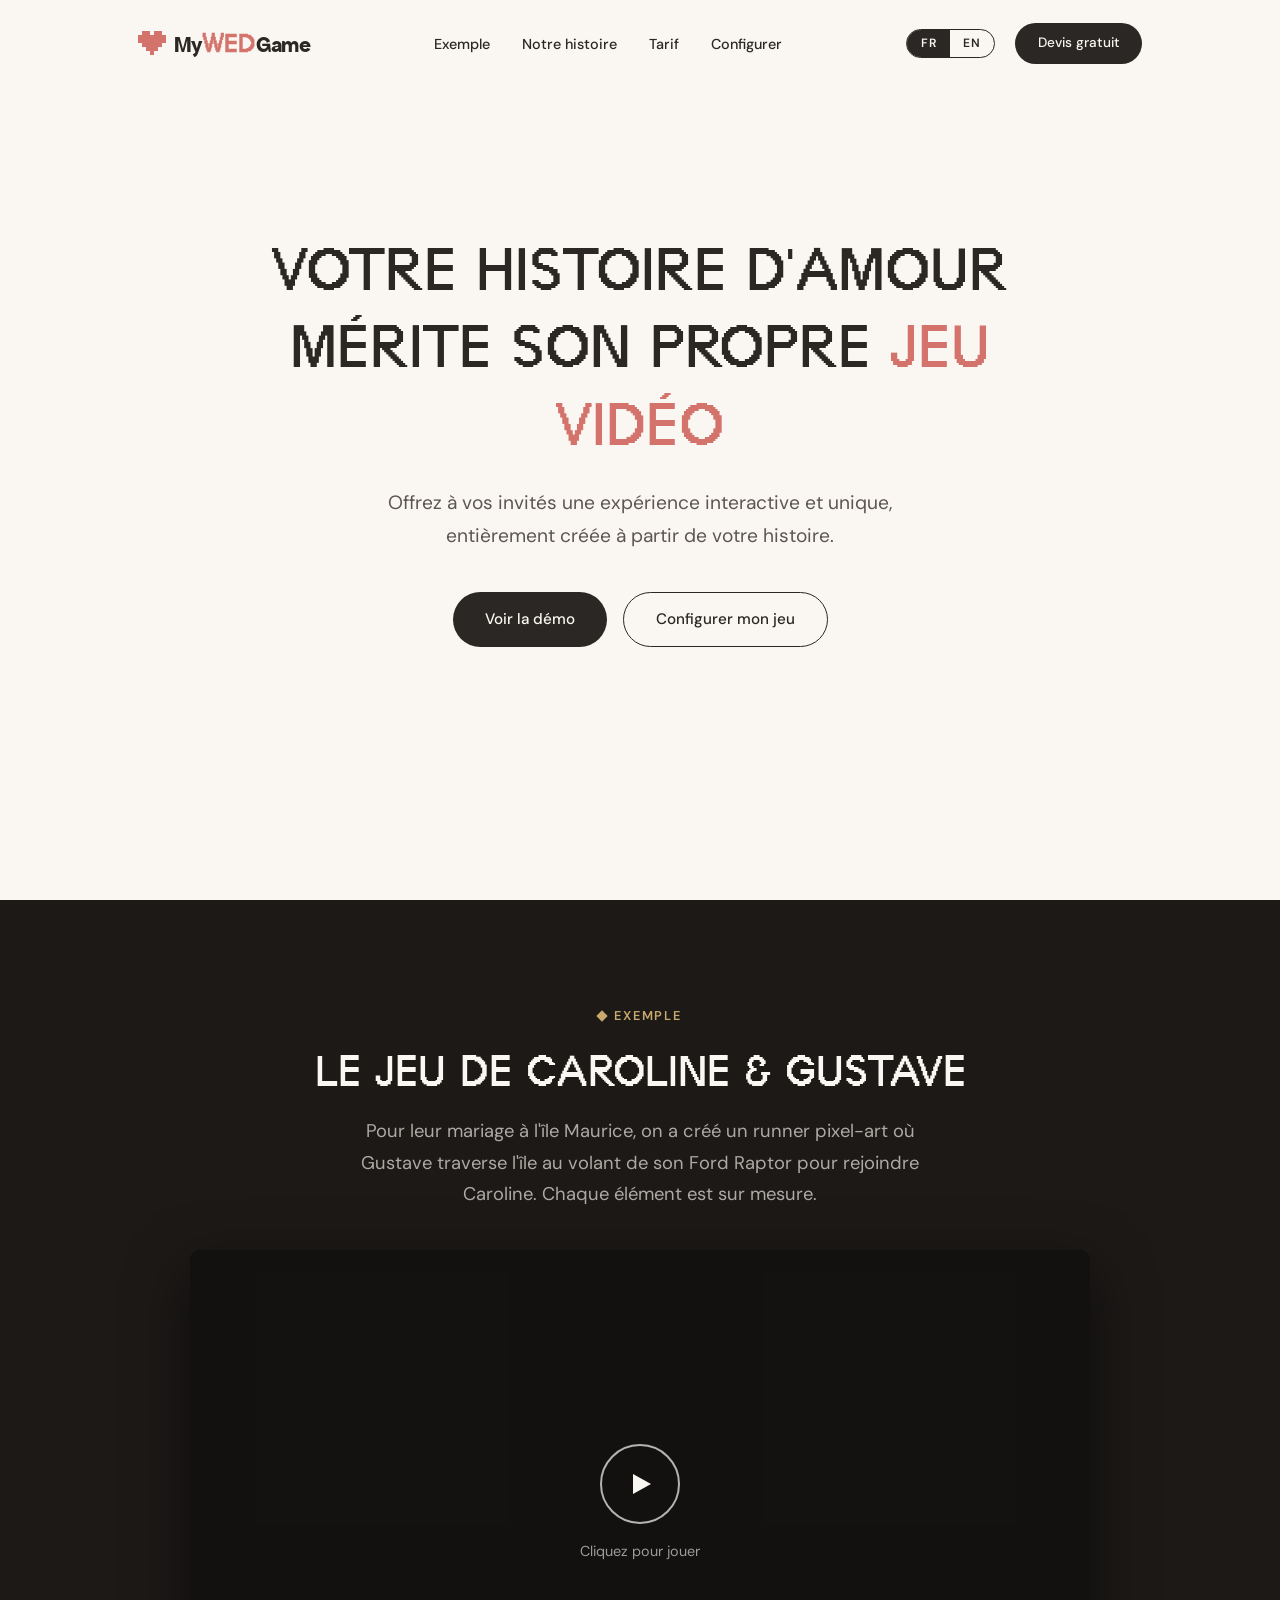
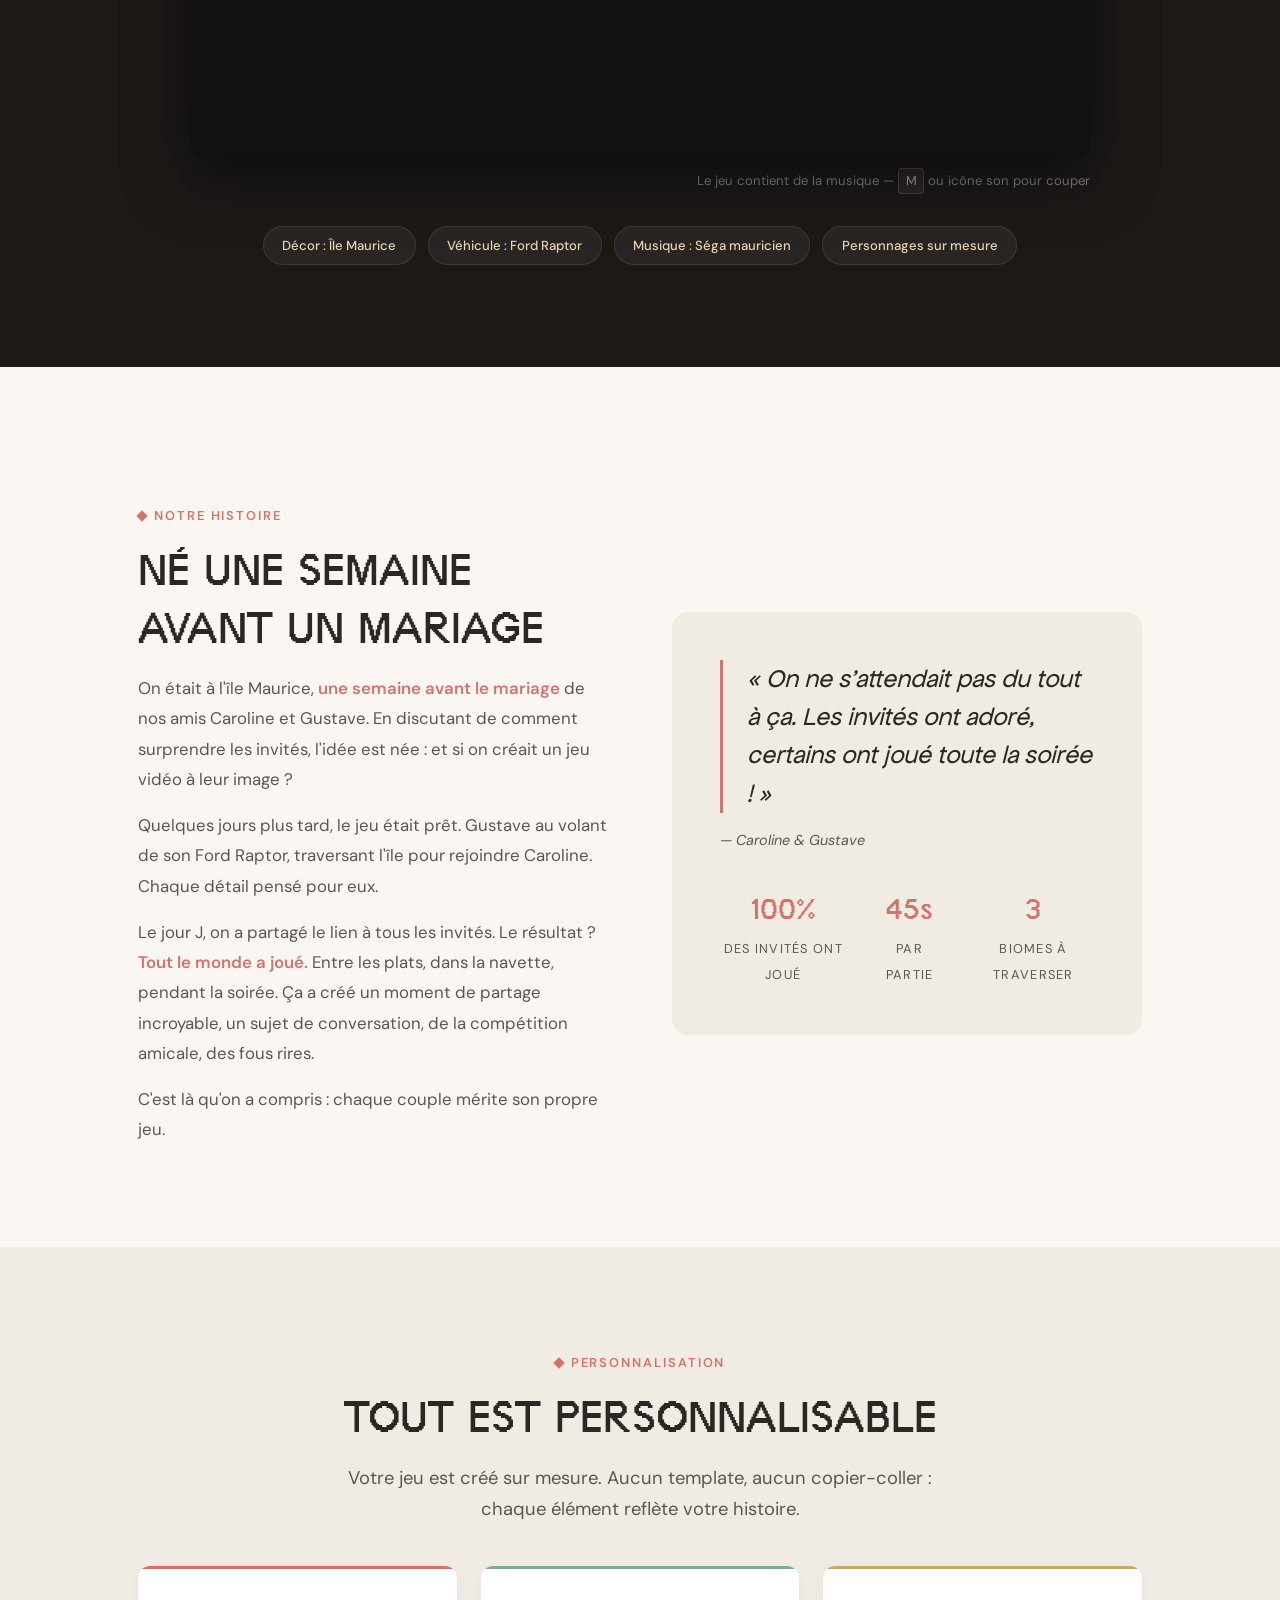
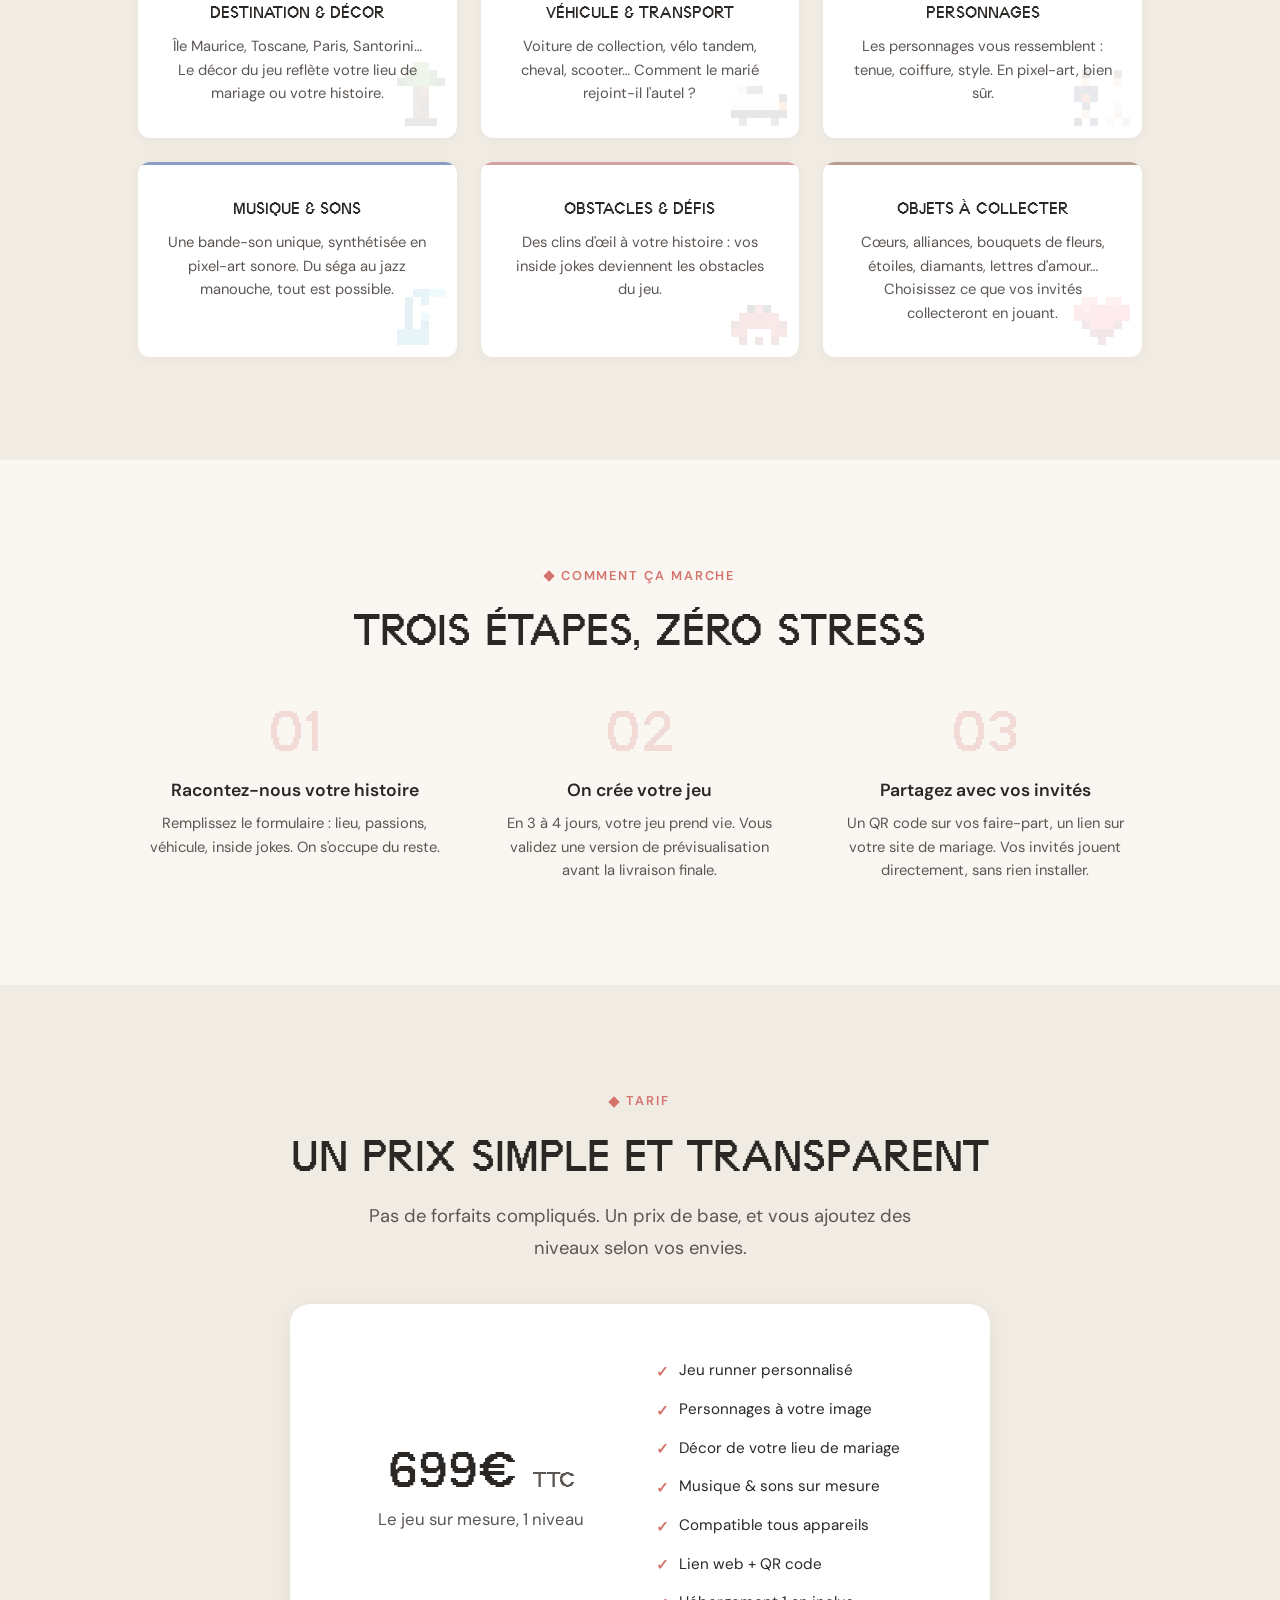
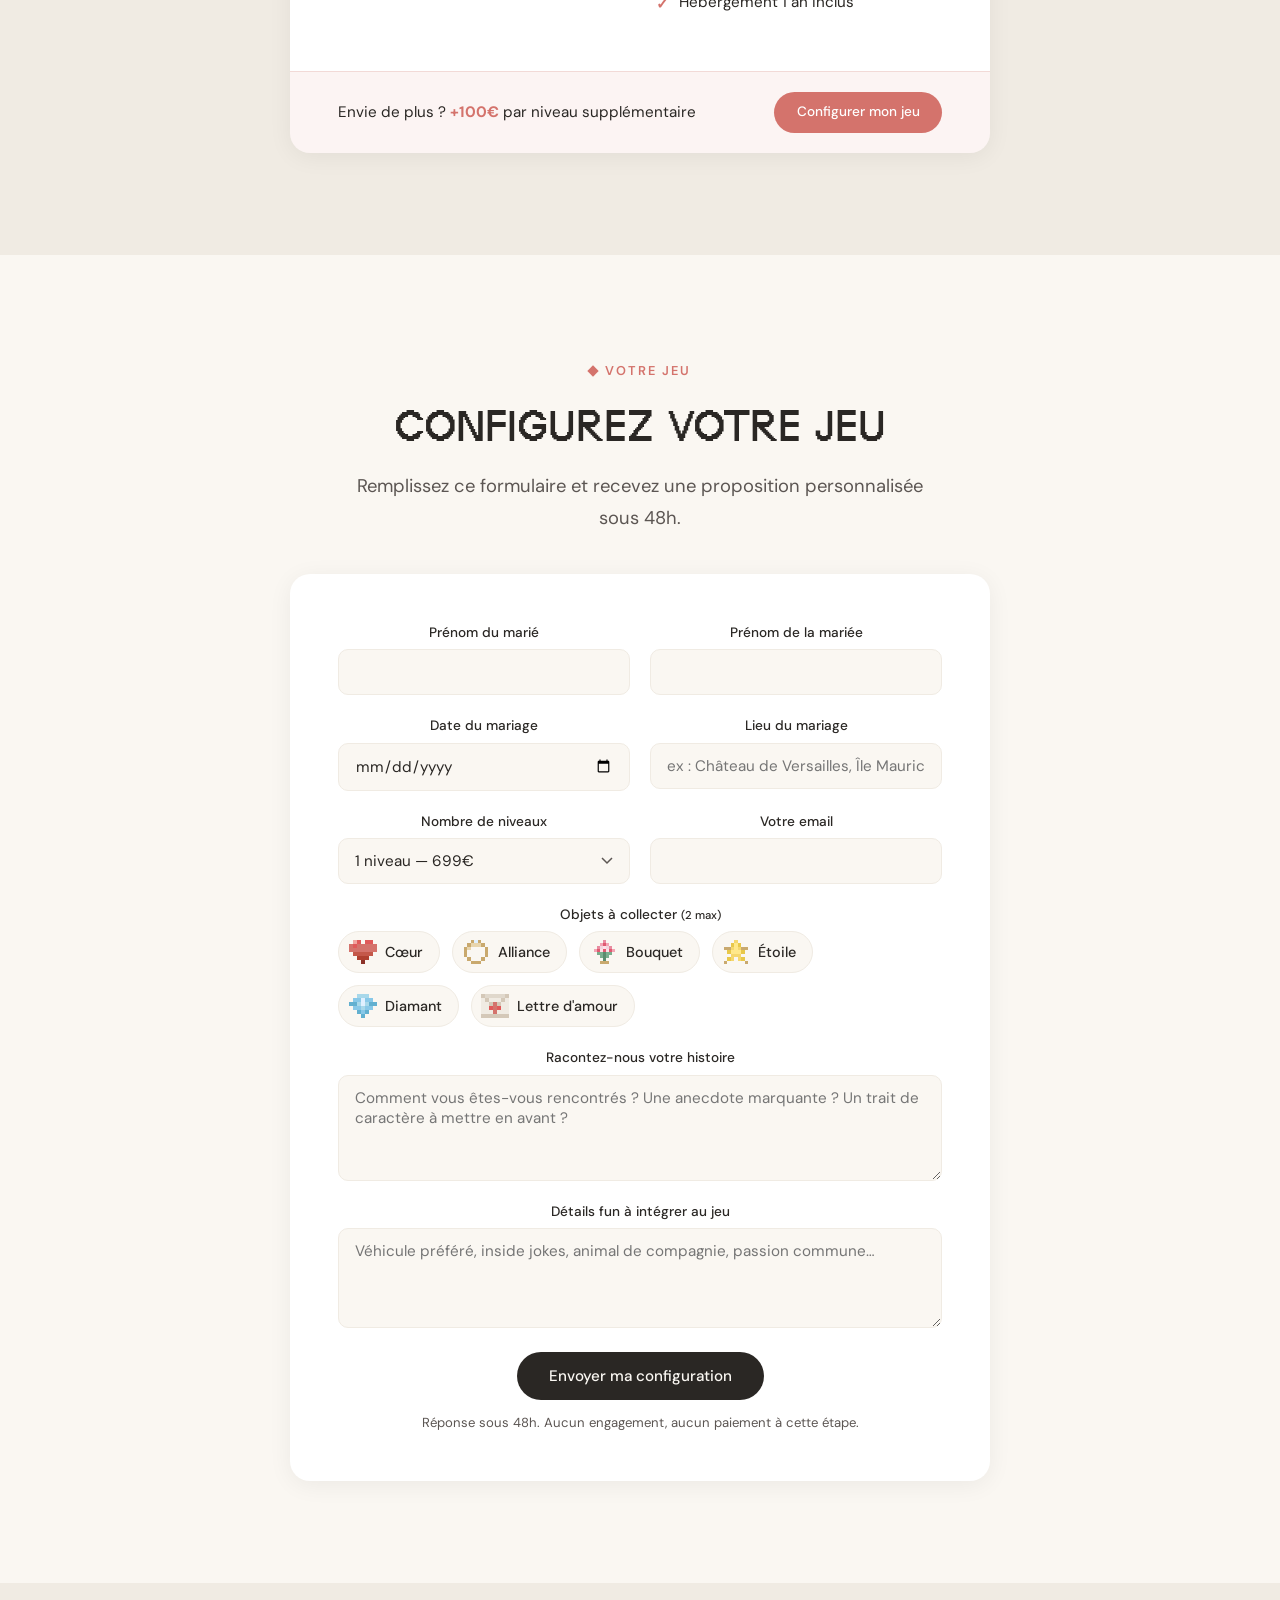
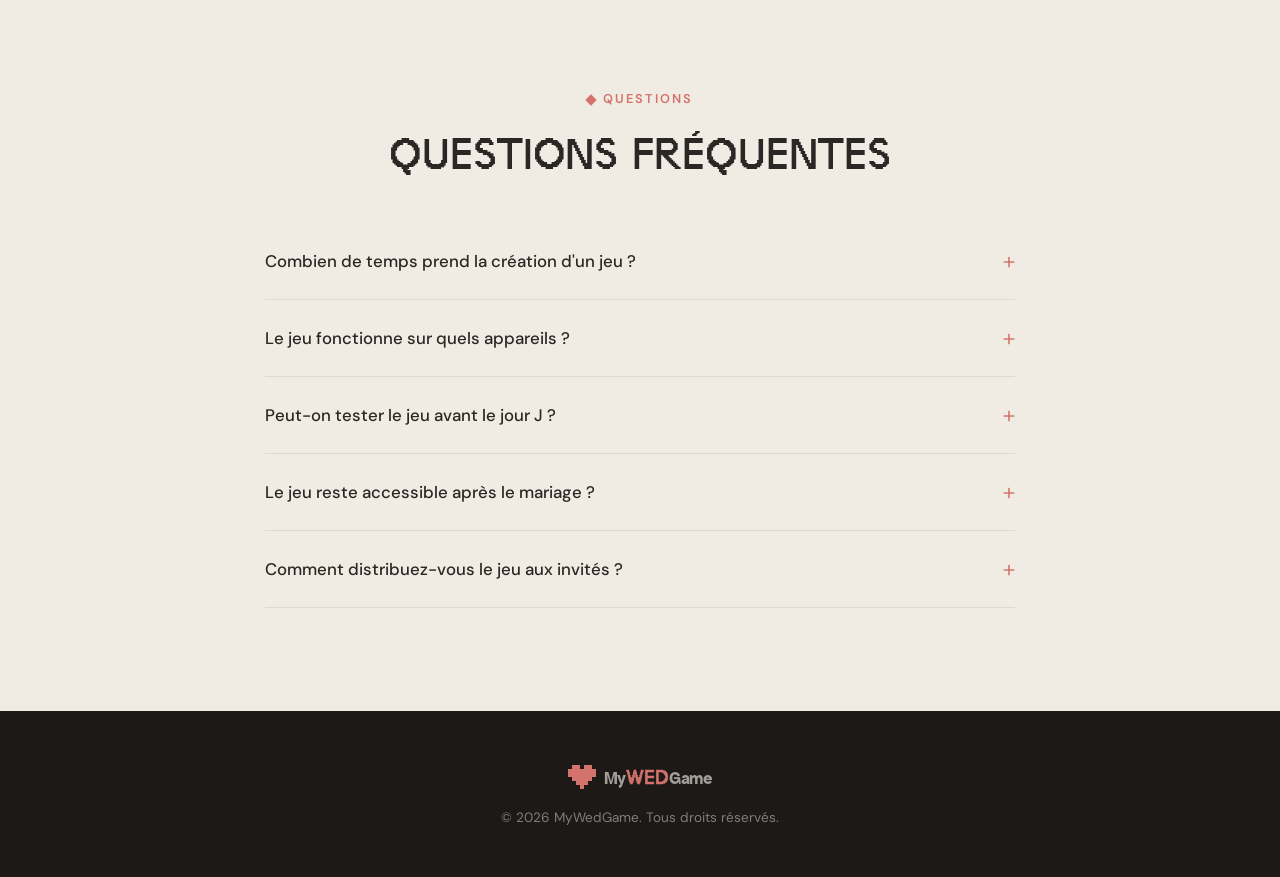
==== commit dd1eab41: "Copy: remove price from hero, soften timing to 'a week before' Build desire before revealing price (" ====
--- a/index.html
+++ b/index.html
@@ -7,10 +7,11 @@
   <meta name="description" content="Offrez à vos invités un jeu vidéo unique, entièrement personnalisé à votre histoire d'amour. À partir de 699 €.">
   <meta property="og:title" content="MyWedGame — Un jeu vidéo sur mesure pour votre mariage">
   <meta property="og:description" content="Un jeu vidéo unique et interactif, créé à partir de votre histoire d'amour. Jouable sur tous les appareils.">
+  <meta name="google-site-verification" content="GrkQPrj8dz2cR0k_xP-ExTpiVB3vyQnD94Nx1XhUnGs">
   <meta property="og:type" content="website">
   <meta property="og:image" content="https://mywedgame.vercel.app/og-image.png">
-  <meta property="og:image:width" content="400">
-  <meta property="og:image:height" content="400">
+  <meta property="og:image:width" content="200">
+  <meta property="og:image:height" content="200">
   <meta property="og:url" content="https://mywedgame.com">
   <meta name="twitter:card" content="summary">
   <meta name="twitter:title" content="MyWedGame — Un jeu vidéo sur mesure pour votre mariage">
@@ -312,10 +313,6 @@
       <a href="#demo" class="btn btn-primary"><span class="fr">Voir la démo</span><span class="en">See the demo</span></a>
       <a href="#configurator" class="btn btn-outline"><span class="fr">Configurer mon jeu</span><span class="en">Configure my game</span></a>
     </div>
-    <p class="hero-price rv rv-d3">
-      <span class="fr">À partir de <strong>699 &euro; TTC</strong></span>
-      <span class="en">Starting at <strong>&euro;699 incl. VAT</strong></span>
-    </p>
   </div>
 </section>
 
@@ -355,19 +352,19 @@
       <div>
         <div class="section-tag rv"><span class="fr">Notre histoire</span><span class="en">Our story</span></div>
         <h2 class="rv rv-d1">
-          <span class="fr">Né à trois jours d'un mariage</span>
-          <span class="en">Born three days before a wedding</span>
+          <span class="fr">Né une semaine avant un mariage</span>
+          <span class="en">Born a week before a wedding</span>
         </h2>
         <div class="story-text rv rv-d2">
           <span class="fr">
-            <p>On était à l'île Maurice, <em>à trois jours du mariage</em> de nos amis Caroline et Gustave. En discutant de comment surprendre les invités, l'idée est née : et si on créait un jeu vidéo à leur image ?</p>
-            <p>En quelques heures, le jeu était prêt. Gustave au volant de son Ford Raptor, traversant l'île pour rejoindre Caroline. Chaque détail pensé pour eux.</p>
+            <p>On était à l'île Maurice, <em>une semaine avant le mariage</em> de nos amis Caroline et Gustave. En discutant de comment surprendre les invités, l'idée est née : et si on créait un jeu vidéo à leur image ?</p>
+            <p>Quelques jours plus tard, le jeu était prêt. Gustave au volant de son Ford Raptor, traversant l'île pour rejoindre Caroline. Chaque détail pensé pour eux.</p>
             <p>Le jour J, on a partagé le lien à tous les invités. Le résultat ? <em>Tout le monde a joué.</em> Entre les plats, dans la navette, pendant la soirée. Ça a créé un moment de partage incroyable, un sujet de conversation, de la compétition amicale, des fous rires.</p>
             <p>C'est là qu'on a compris : chaque couple mérite son propre jeu.</p>
           </span>
           <span class="en">
-            <p>We were in Mauritius, <em>three days before</em> our friends Caroline and Gustave's wedding. While chatting about how to surprise the guests, the idea was born: what if we created a video game in their image?</p>
-            <p>Within hours, the game was ready. Gustave behind the wheel of his Ford Raptor, crossing the island to reach Caroline. Every detail designed for them.</p>
+            <p>We were in Mauritius, <em>a week before</em> our friends Caroline and Gustave's wedding. While chatting about how to surprise the guests, the idea was born: what if we created a video game in their image?</p>
+            <p>A few days later, the game was ready. Gustave behind the wheel of his Ford Raptor, crossing the island to reach Caroline. Every detail designed for them.</p>
             <p>On the big day, we shared the link with every guest. The result? <em>Everyone played.</em> Between courses, in the shuttle, during the party. It created an incredible shared moment — conversation starters, friendly competition, laughter.</p>
             <p>That's when we realized: every couple deserves their own game.</p>
           </span>
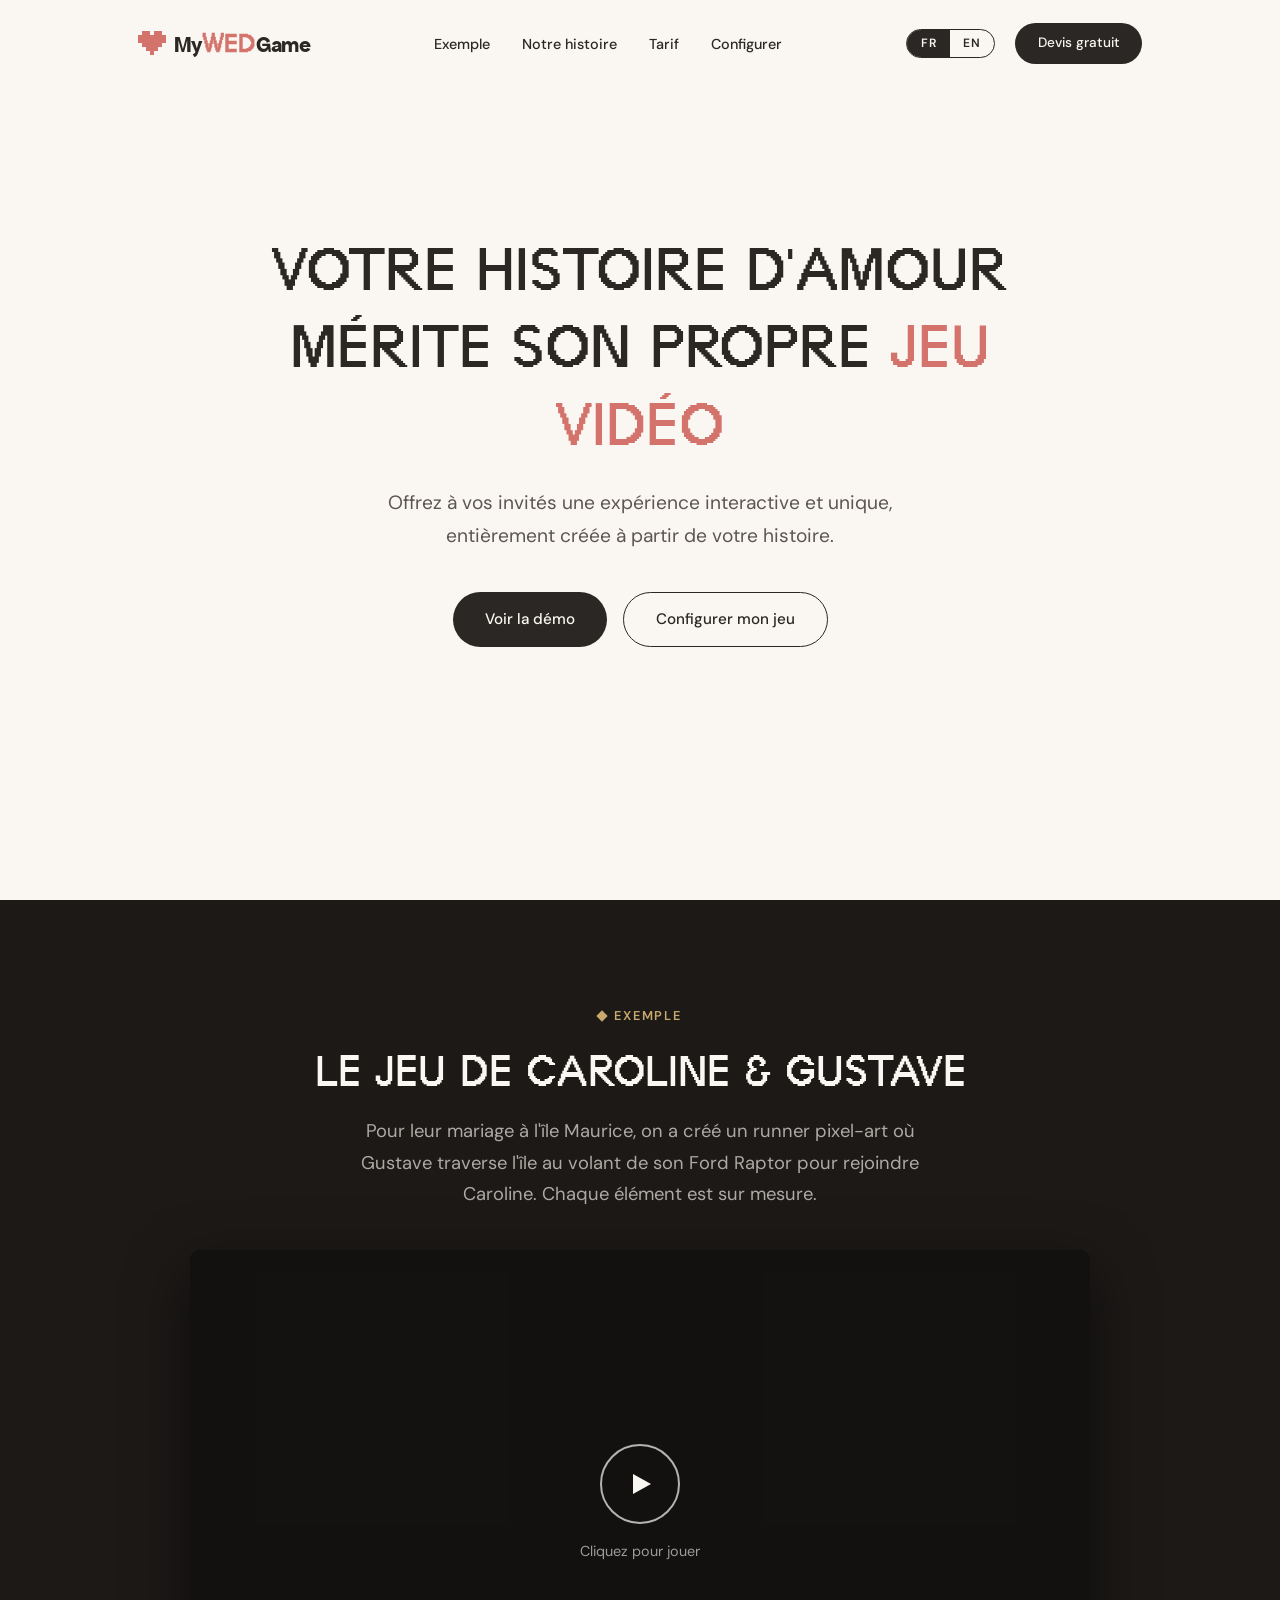
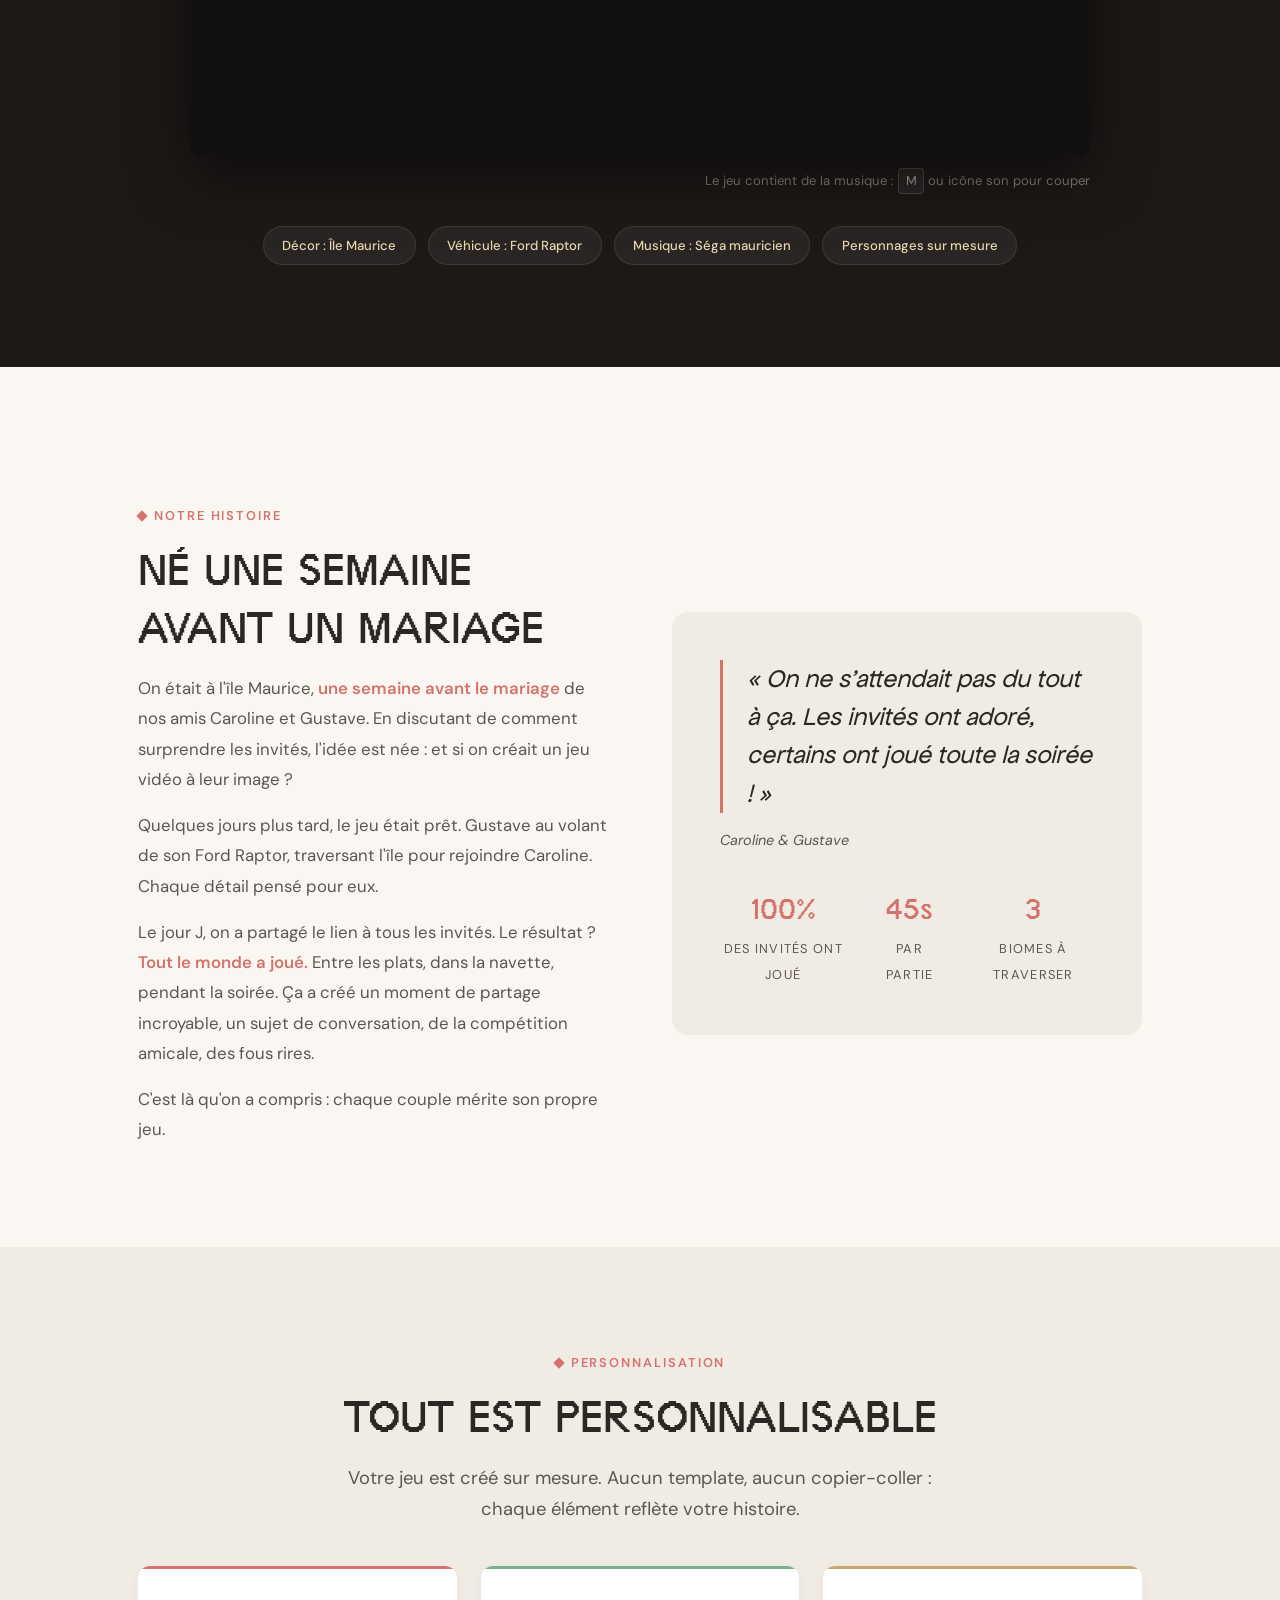
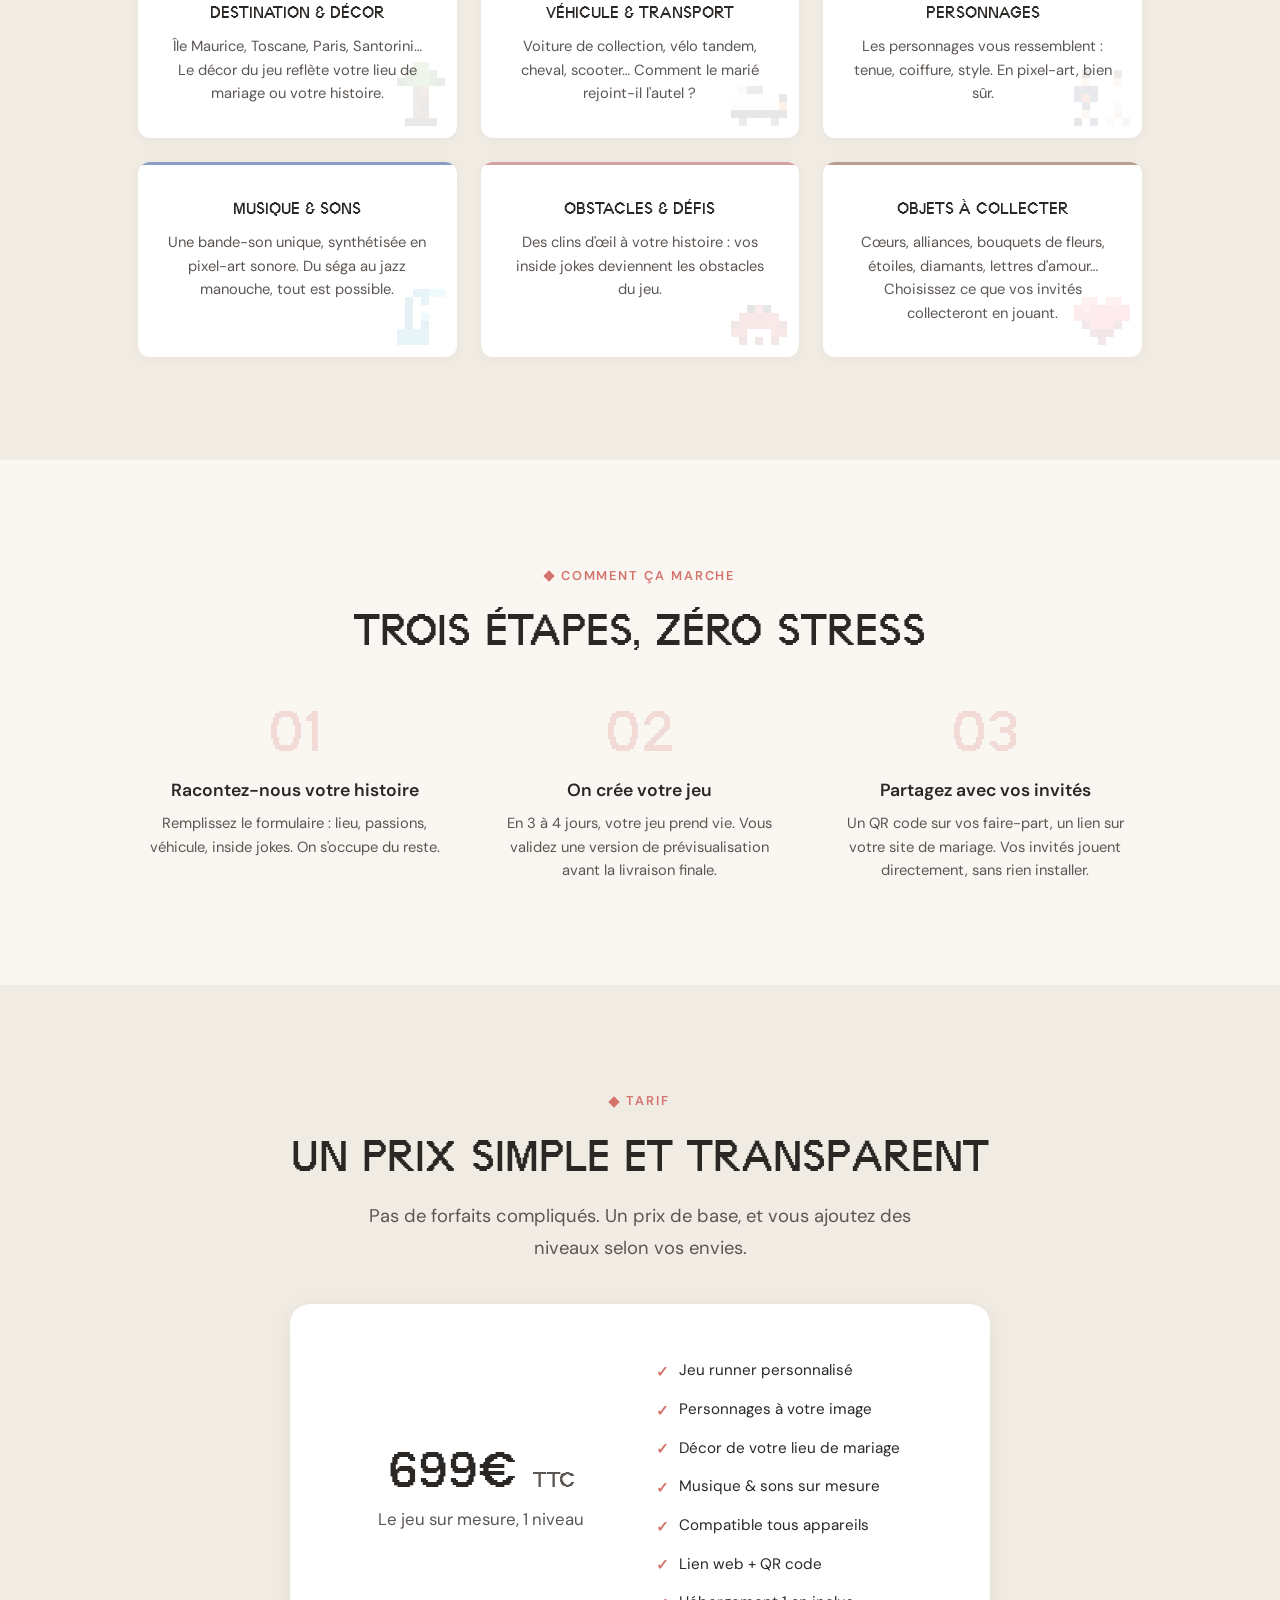
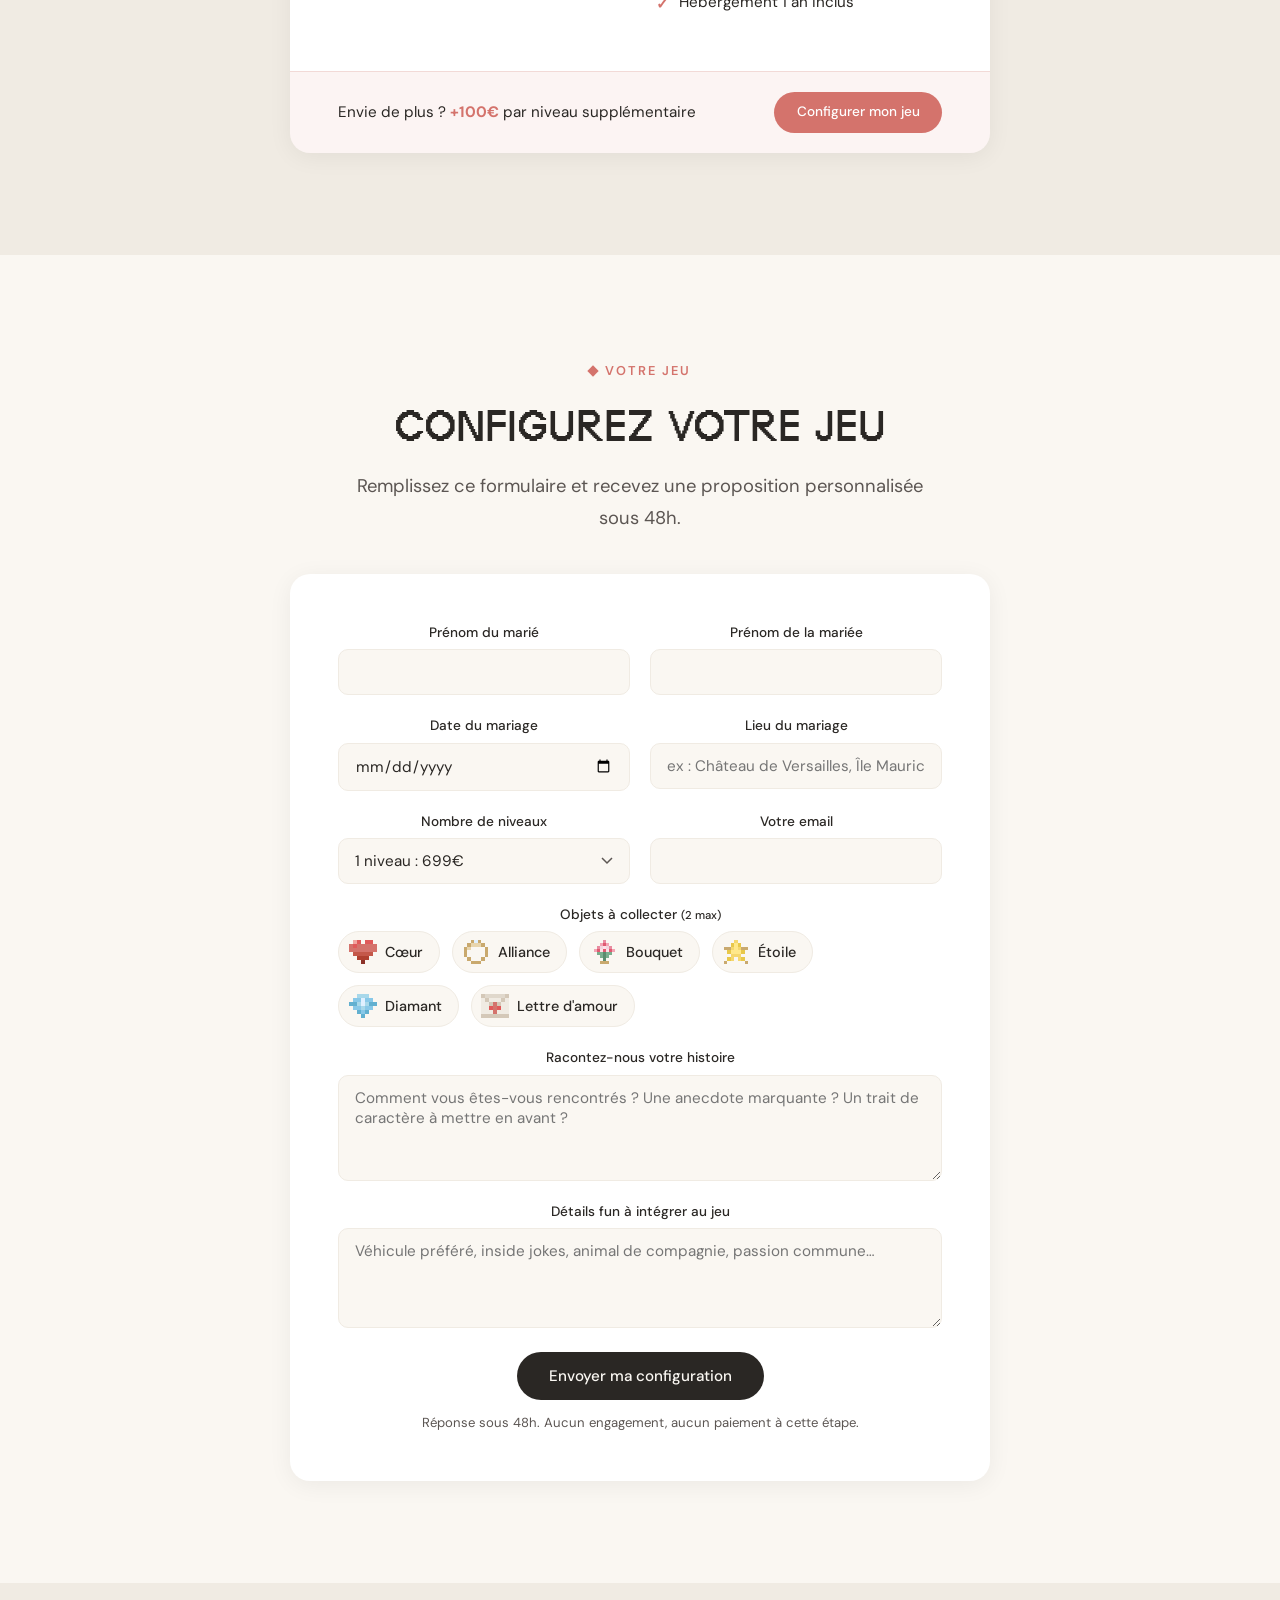
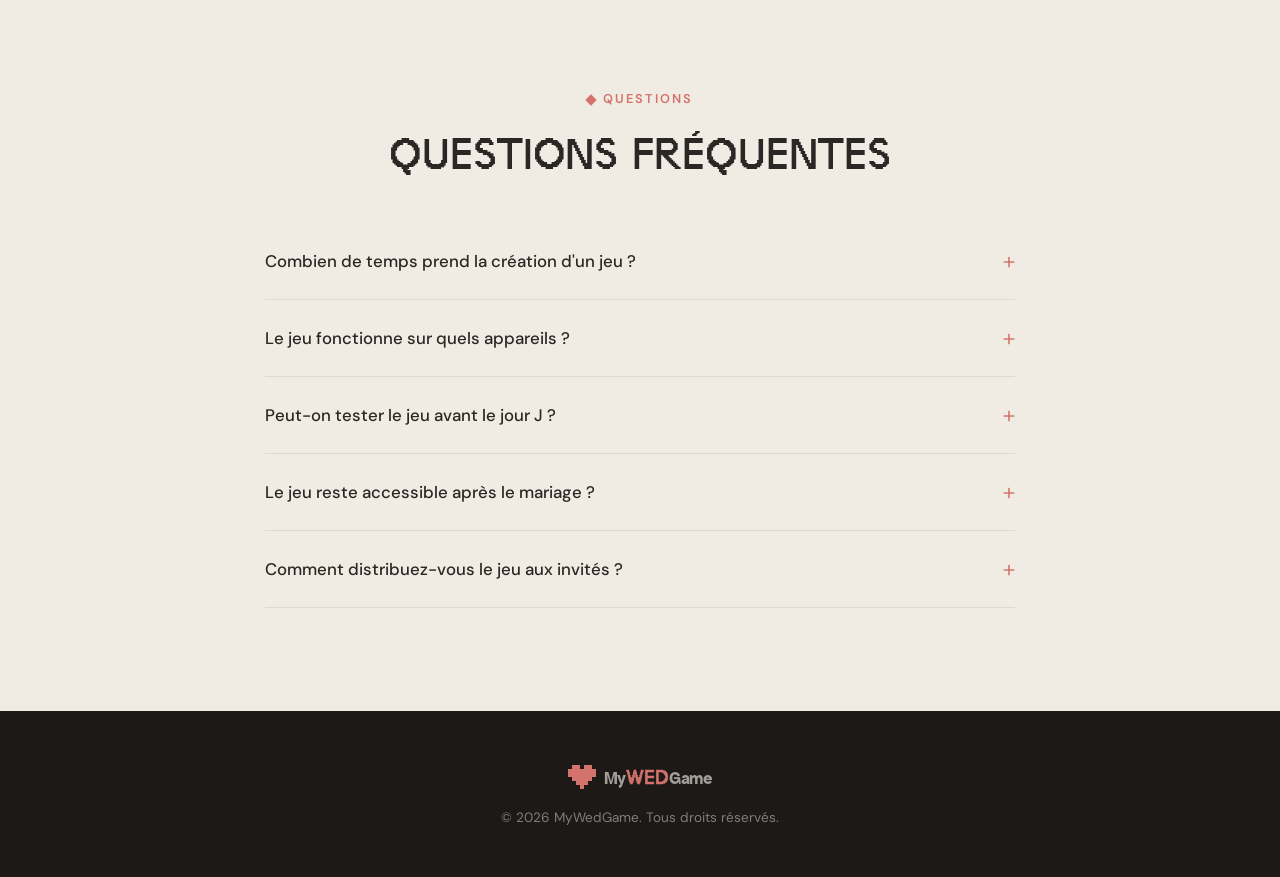
==== commit 3ab0248f: "Favicon Google : vrai fichier statique + nettoyage tirets cadratins - Remplace le favicon data-URI (" ====
--- a/index.html
+++ b/index.html
@@ -3,9 +3,9 @@
 <head>
   <meta charset="UTF-8">
   <meta name="viewport" content="width=device-width, initial-scale=1.0">
-  <title>MyWedGame — Jeu vidéo sur mesure pour votre mariage</title>
+  <title>MyWedGame : jeu vidéo sur mesure pour votre mariage</title>
   <meta name="description" content="Offrez à vos invités un jeu vidéo unique, entièrement personnalisé à votre histoire d'amour. À partir de 699 €.">
-  <meta property="og:title" content="MyWedGame — Un jeu vidéo sur mesure pour votre mariage">
+  <meta property="og:title" content="MyWedGame : un jeu vidéo sur mesure pour votre mariage">
   <meta property="og:description" content="Un jeu vidéo unique et interactif, créé à partir de votre histoire d'amour. Jouable sur tous les appareils.">
   <meta name="google-site-verification" content="GrkQPrj8dz2cR0k_xP-ExTpiVB3vyQnD94Nx1XhUnGs">
   <meta property="og:type" content="website">
@@ -14,10 +14,13 @@
   <meta property="og:image:height" content="200">
   <meta property="og:url" content="https://mywedgame.com">
   <meta name="twitter:card" content="summary">
-  <meta name="twitter:title" content="MyWedGame — Un jeu vidéo sur mesure pour votre mariage">
+  <meta name="twitter:title" content="MyWedGame : un jeu vidéo sur mesure pour votre mariage">
   <meta name="twitter:description" content="Un jeu vidéo unique et interactif, créé à partir de votre histoire d'amour. Jouable sur tous les appareils.">
   <meta name="twitter:image" content="https://mywedgame.vercel.app/og-image.png">
-  <link rel="icon" href="data:image/svg+xml,<svg xmlns='http://www.w3.org/2000/svg' viewBox='0 0 7 6' shape-rendering='crispEdges'><rect fill='%23D4736C' x='1' y='0' width='2' height='1'/><rect fill='%23D4736C' x='4' y='0' width='2' height='1'/><rect fill='%23D4736C' x='0' y='1' width='7' height='2'/><rect fill='%23D4736C' x='1' y='3' width='5' height='1'/><rect fill='%23D4736C' x='2' y='4' width='3' height='1'/><rect fill='%23D4736C' x='3' y='5' width='1' height='1'/></svg>">
+  <link rel="icon" type="image/png" sizes="96x96" href="/favicon-96.png">
+  <link rel="icon" type="image/png" sizes="32x32" href="/favicon-32.png">
+  <link rel="icon" type="image/svg+xml" href="/favicon.svg">
+  <link rel="apple-touch-icon" href="/apple-touch-icon.png">
   <link rel="preconnect" href="https://fonts.googleapis.com">
   <link rel="preconnect" href="https://fonts.gstatic.com" crossorigin>
   <link href="https://fonts.googleapis.com/css2?family=DM+Sans:ital,wght@0,400;0,500;0,700;1,400&display=swap" rel="stylesheet">
@@ -335,7 +338,7 @@
       </div>
       <iframe src="https://superkostia.github.io/gustave-caroline-mauritius-run/" loading="lazy" allow="autoplay" allowfullscreen title="Gustave &amp; Caroline: The Mauritius Run"></iframe>
     </div>
-    <p class="game-hint rv rv-d4"><span class="fr">Le jeu contient de la musique — <kbd>M</kbd> ou icône son pour couper</span><span class="en">The game has music — <kbd>M</kbd> or sound icon to mute</span></p>
+    <p class="game-hint rv rv-d4"><span class="fr">Le jeu contient de la musique : <kbd>M</kbd> ou icône son pour couper</span><span class="en">The game has music: <kbd>M</kbd> or sound icon to mute</span></p>
     <div class="demo-tags rv rv-d4">
       <span class="demo-tag"><span class="fr">Décor : Île Maurice</span><span class="en">Setting: Mauritius</span></span>
       <span class="demo-tag"><span class="fr">Véhicule : Ford Raptor</span><span class="en">Vehicle: Ford Raptor</span></span>
@@ -365,7 +368,7 @@
           <span class="en">
             <p>We were in Mauritius, <em>a week before</em> our friends Caroline and Gustave's wedding. While chatting about how to surprise the guests, the idea was born: what if we created a video game in their image?</p>
             <p>A few days later, the game was ready. Gustave behind the wheel of his Ford Raptor, crossing the island to reach Caroline. Every detail designed for them.</p>
-            <p>On the big day, we shared the link with every guest. The result? <em>Everyone played.</em> Between courses, in the shuttle, during the party. It created an incredible shared moment — conversation starters, friendly competition, laughter.</p>
+            <p>On the big day, we shared the link with every guest. The result? <em>Everyone played.</em> Between courses, in the shuttle, during the party. It created an incredible shared moment: conversation starters, friendly competition, laughter.</p>
             <p>That's when we realized: every couple deserves their own game.</p>
           </span>
         </div>
@@ -373,9 +376,9 @@
       <div class="story-visual rv rv-d3">
         <div class="story-quote">
           <span class="fr">&laquo; On ne s'attendait pas du tout à ça. Les invités ont adoré, certains ont joué toute la soirée ! &raquo;</span>
-          <span class="en">"We didn't expect this at all. The guests loved it — some played all evening long!"</span>
-        </div>
-        <p style="margin-top:1rem;font-size:0.9rem;color:var(--charcoal-light);font-style:italic">— Caroline &amp; Gustave</p>
+          <span class="en">"We didn't expect this at all. The guests loved it, some played all evening long!"</span>
+        </div>
+        <p style="margin-top:1rem;font-size:0.9rem;color:var(--charcoal-light);font-style:italic">Caroline &amp; Gustave</p>
         <div class="story-stat">
           <div><span class="num">100%</span><span class="lbl"><span class="fr">des invités ont joué</span><span class="en">of guests played</span></span></div>
           <div><span class="num">45s</span><span class="lbl"><span class="fr">par partie</span><span class="en">per round</span></span></div>
@@ -455,7 +458,7 @@
       <div class="step rv rv-d2">
         <div class="step-num">03</div>
         <h3><span class="fr">Partagez avec vos invités</span><span class="en">Share with your guests</span></h3>
-        <p><span class="fr">Un QR code sur vos faire-part, un lien sur votre site de mariage. Vos invités jouent directement, sans rien installer.</span><span class="en">A QR code on your invitations, a link on your wedding website. Guests play directly — no download needed.</span></p>
+        <p><span class="fr">Un QR code sur vos faire-part, un lien sur votre site de mariage. Vos invités jouent directement, sans rien installer.</span><span class="en">A QR code on your invitations, a link on your wedding website. Guests play directly, no download needed.</span></p>
       </div>
     </div>
   </div>
@@ -532,10 +535,10 @@
         <div class="form-group">
           <label><span class="fr">Nombre de niveaux</span><span class="en">Number of levels</span></label>
           <select name="levels" id="levelSelect">
-            <option value="1">1 niveau — 699&euro;</option>
-            <option value="2">2 niveaux — 799&euro;</option>
-            <option value="3">3 niveaux — 899&euro;</option>
-            <option value="4">4 niveaux — 999&euro;</option>
+            <option value="1">1 niveau : 699&euro;</option>
+            <option value="2">2 niveaux : 799&euro;</option>
+            <option value="3">3 niveaux : 899&euro;</option>
+            <option value="4">4 niveaux : 999&euro;</option>
           </select>
         </div>
         <div class="form-group">
@@ -603,7 +606,7 @@
       </div>
       <div class="faq-item rv rv-d1">
         <button class="faq-q"><span class="fr">Le jeu fonctionne sur quels appareils ?</span><span class="en">What devices does the game work on?</span></button>
-        <div class="faq-a"><p><span class="fr">Sur tous les navigateurs modernes : smartphone, tablette, ordinateur. Aucune application à installer — vos invités cliquent sur un lien ou scannent un QR code et c'est parti.</span><span class="en">On all modern browsers: smartphone, tablet, computer. No app to install — your guests click a link or scan a QR code and they're playing.</span></p></div>
+        <div class="faq-a"><p><span class="fr">Sur tous les navigateurs modernes : smartphone, tablette, ordinateur. Aucune application à installer, vos invités cliquent sur un lien ou scannent un QR code et c'est parti.</span><span class="en">On all modern browsers: smartphone, tablet, computer. No app to install, your guests click a link or scan a QR code and they're playing.</span></p></div>
       </div>
       <div class="faq-item rv rv-d2">
         <button class="faq-q"><span class="fr">Peut-on tester le jeu avant le jour J ?</span><span class="en">Can we test the game before the big day?</span></button>
@@ -755,8 +758,9 @@
   setInterval(function() {
     favIdx = (favIdx + 1) % favColors.length;
     var c = favColors[favIdx];
-    var svg = "<svg xmlns='http://www.w3.org/2000/svg' viewBox='0 0 7 6' shape-rendering='crispEdges'><rect fill='" + c + "' x='1' y='0' width='2' height='1'/><rect fill='" + c + "' x='4' y='0' width='2' height='1'/><rect fill='" + c + "' x='0' y='1' width='7' height='2'/><rect fill='" + c + "' x='1' y='3' width='5' height='1'/><rect fill='" + c + "' x='2' y='4' width='3' height='1'/><rect fill='" + c + "' x='3' y='5' width='1' height='1'/></svg>";
-    document.querySelector('link[rel="icon"]').href = 'data:image/svg+xml,' + svg;
+    var svg = "<svg xmlns='http://www.w3.org/2000/svg' viewBox='0 0 20 20' shape-rendering='crispEdges'><rect x='0' y='0' width='20' height='20' rx='4' fill='%23FAF7F2'/><g fill='" + c + "'><rect x='5' y='4' width='4' height='2'/><rect x='11' y='4' width='4' height='2'/><rect x='3' y='6' width='14' height='4'/><rect x='5' y='10' width='10' height='2'/><rect x='7' y='12' width='6' height='2'/><rect x='9' y='14' width='2' height='2'/></g></svg>";
+    var animIcon = document.querySelector('link[rel="icon"][type="image/svg+xml"]');
+    if (animIcon) animIcon.href = 'data:image/svg+xml,' + svg;
   }, 2000);
 })();
 </script>
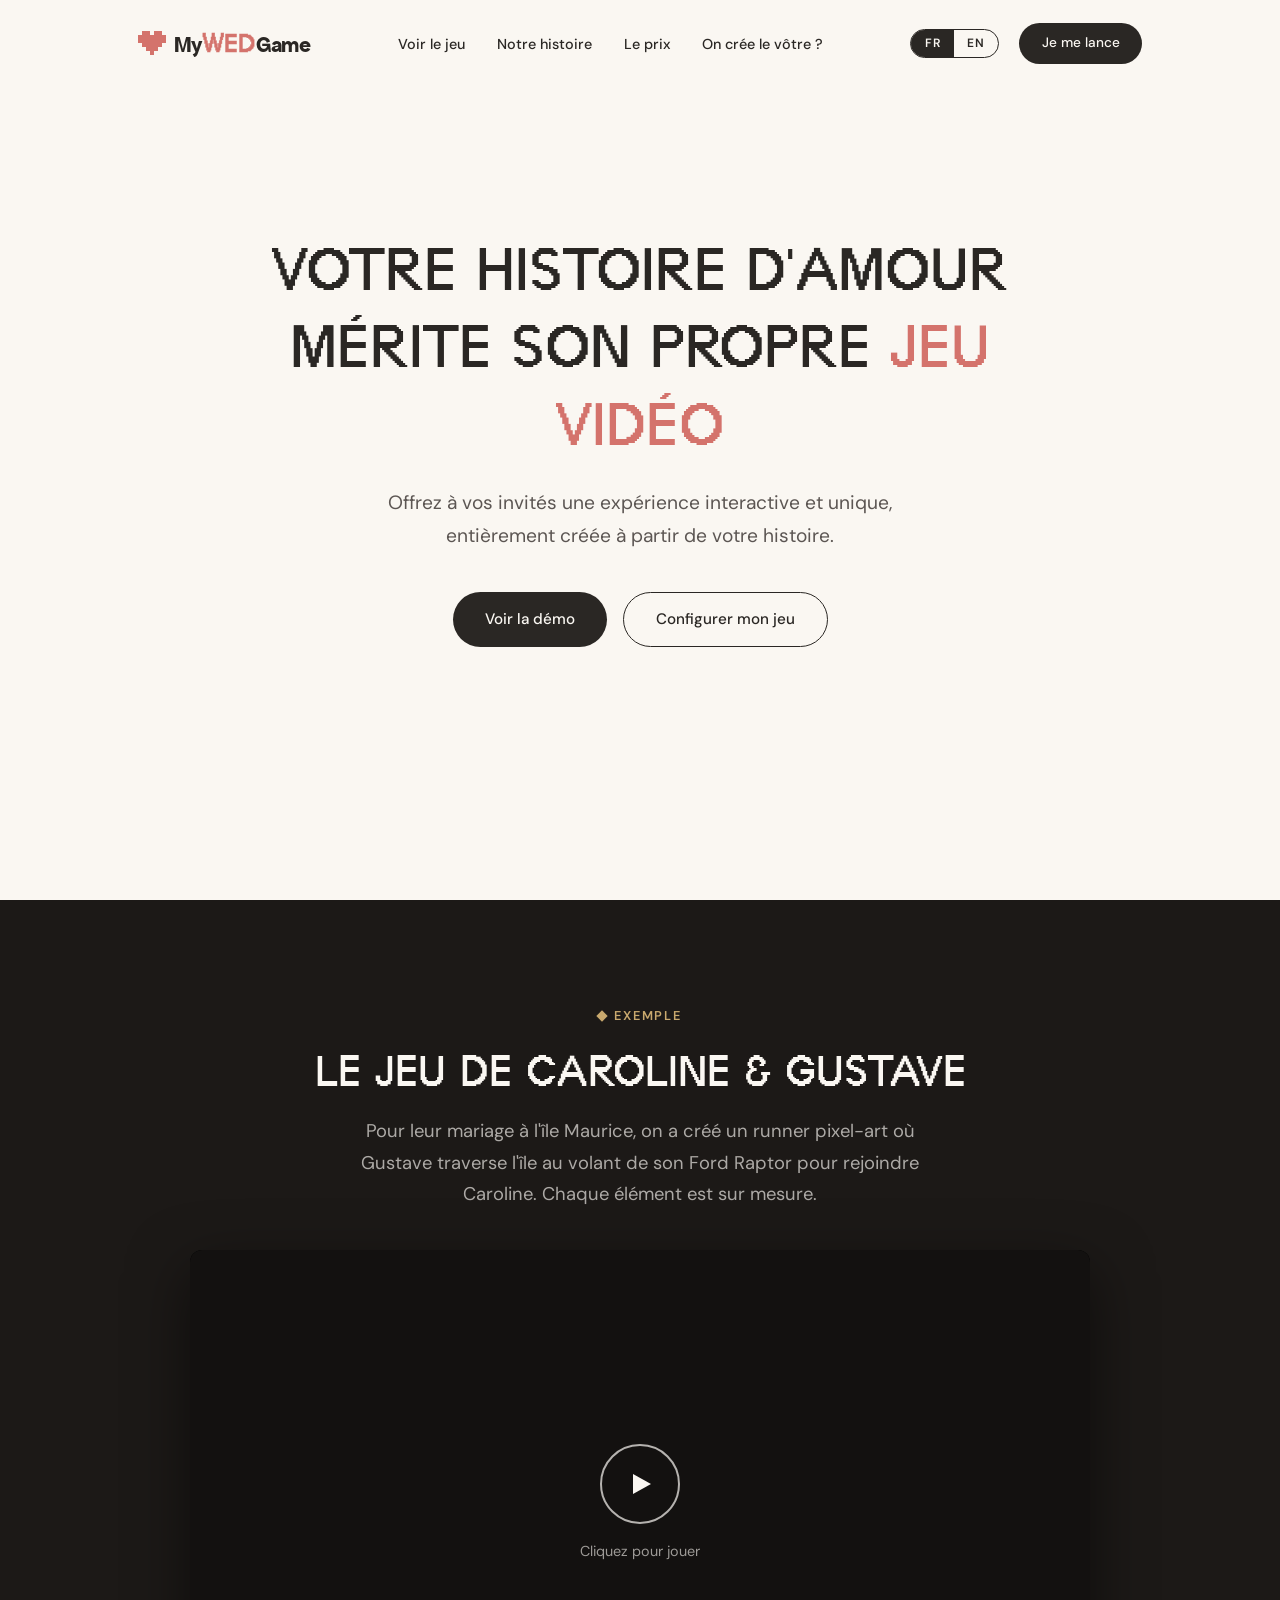
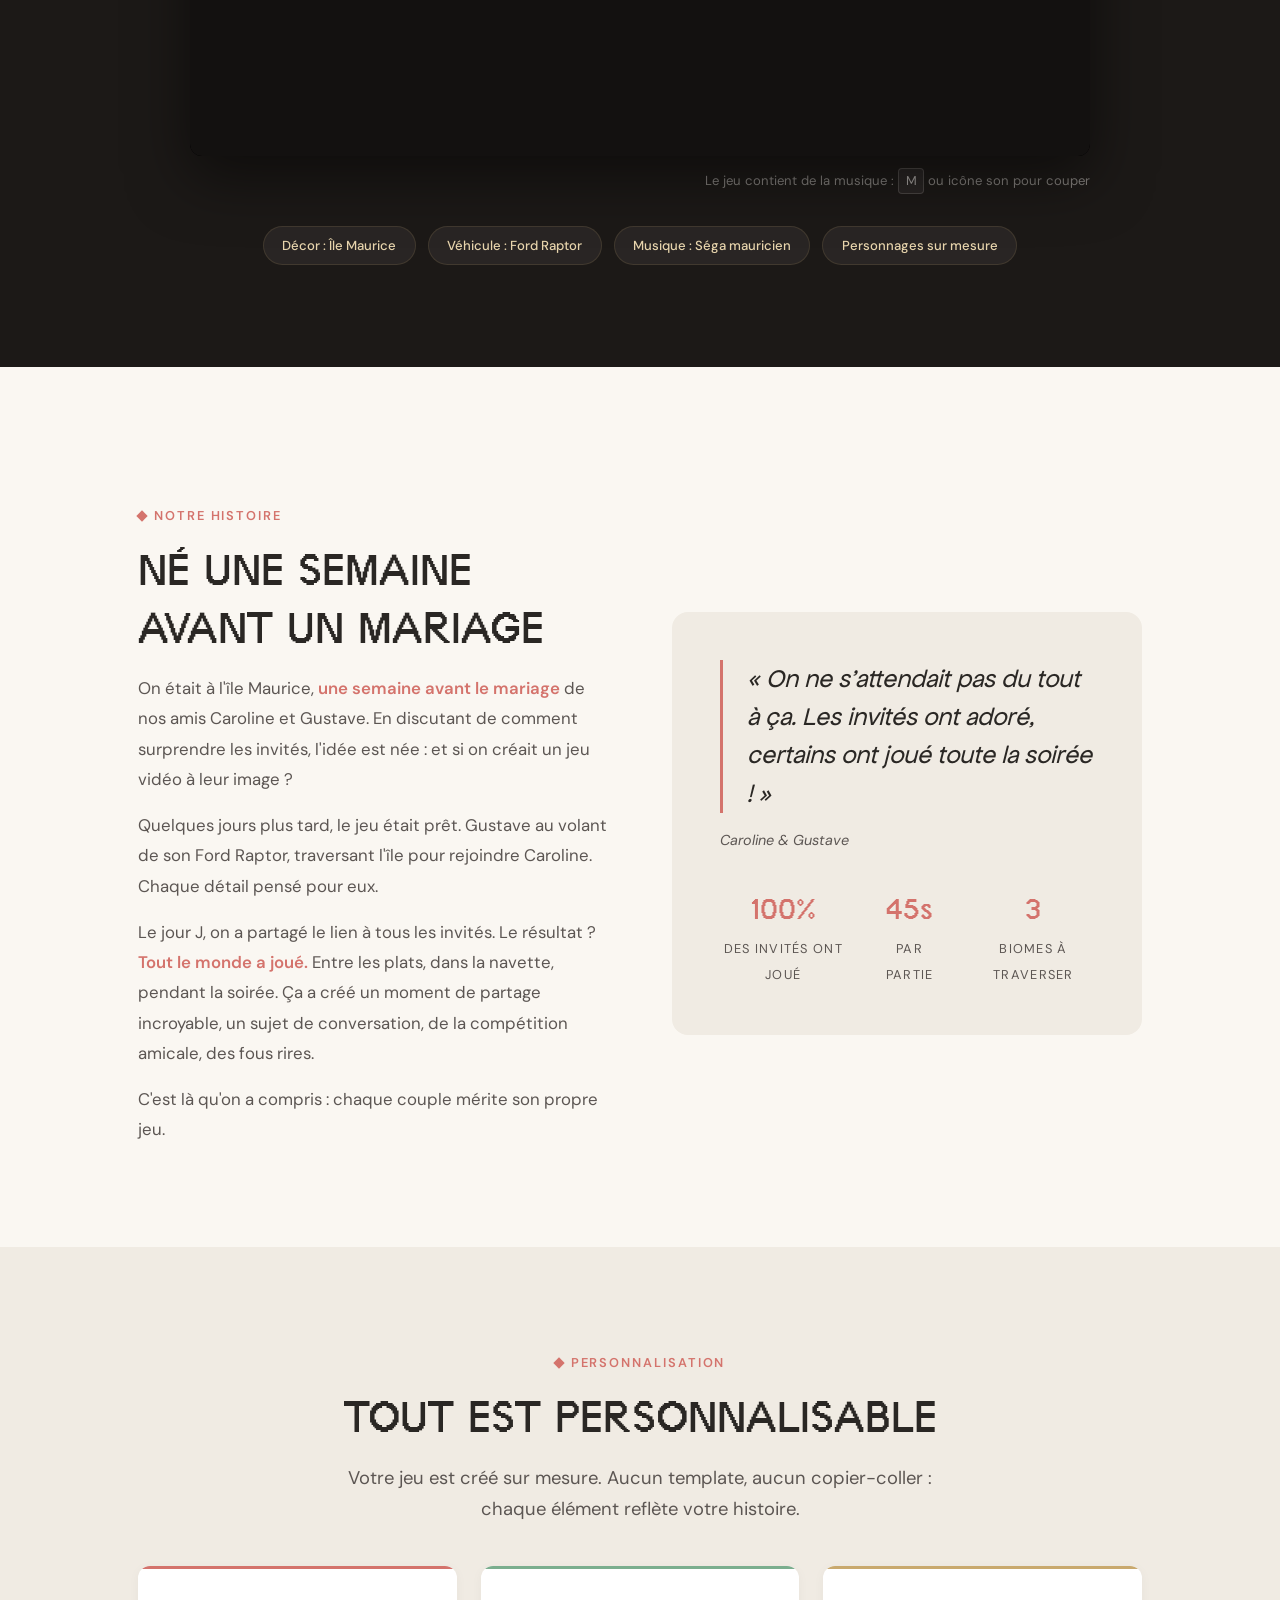
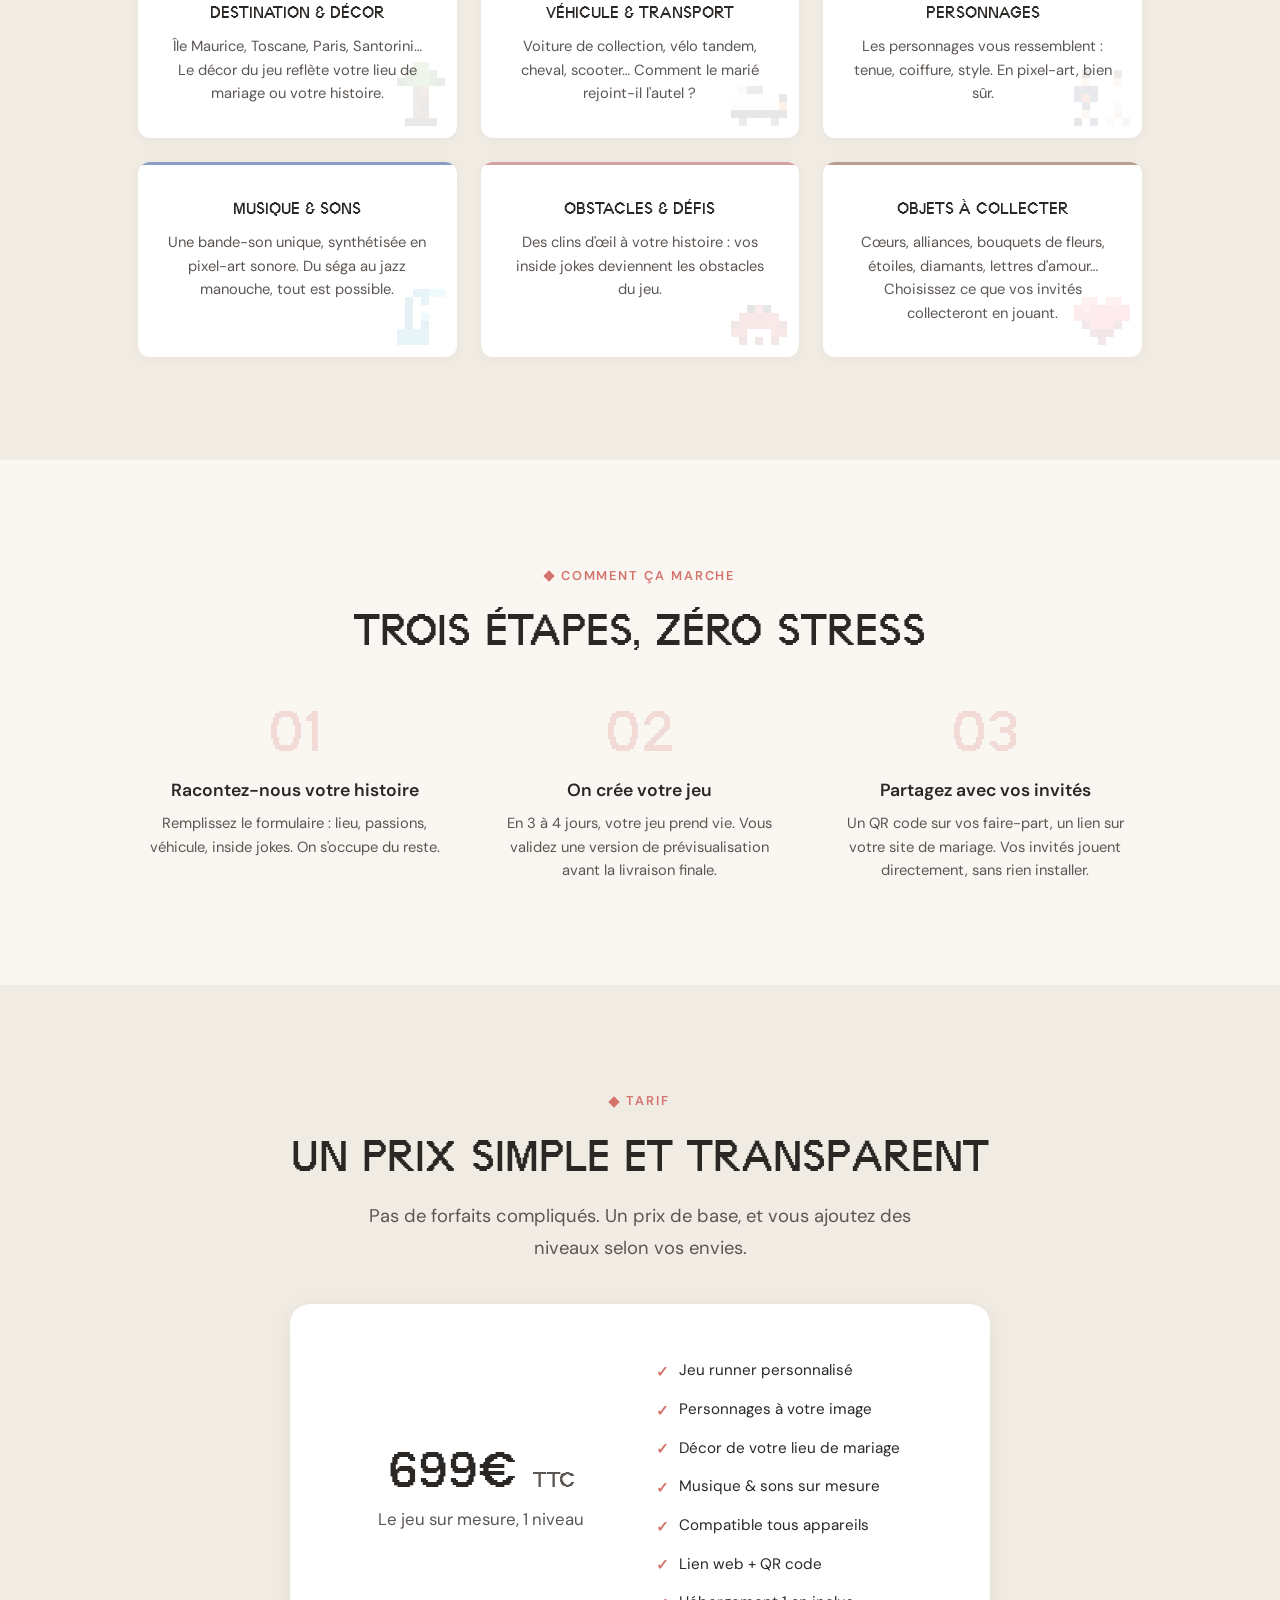
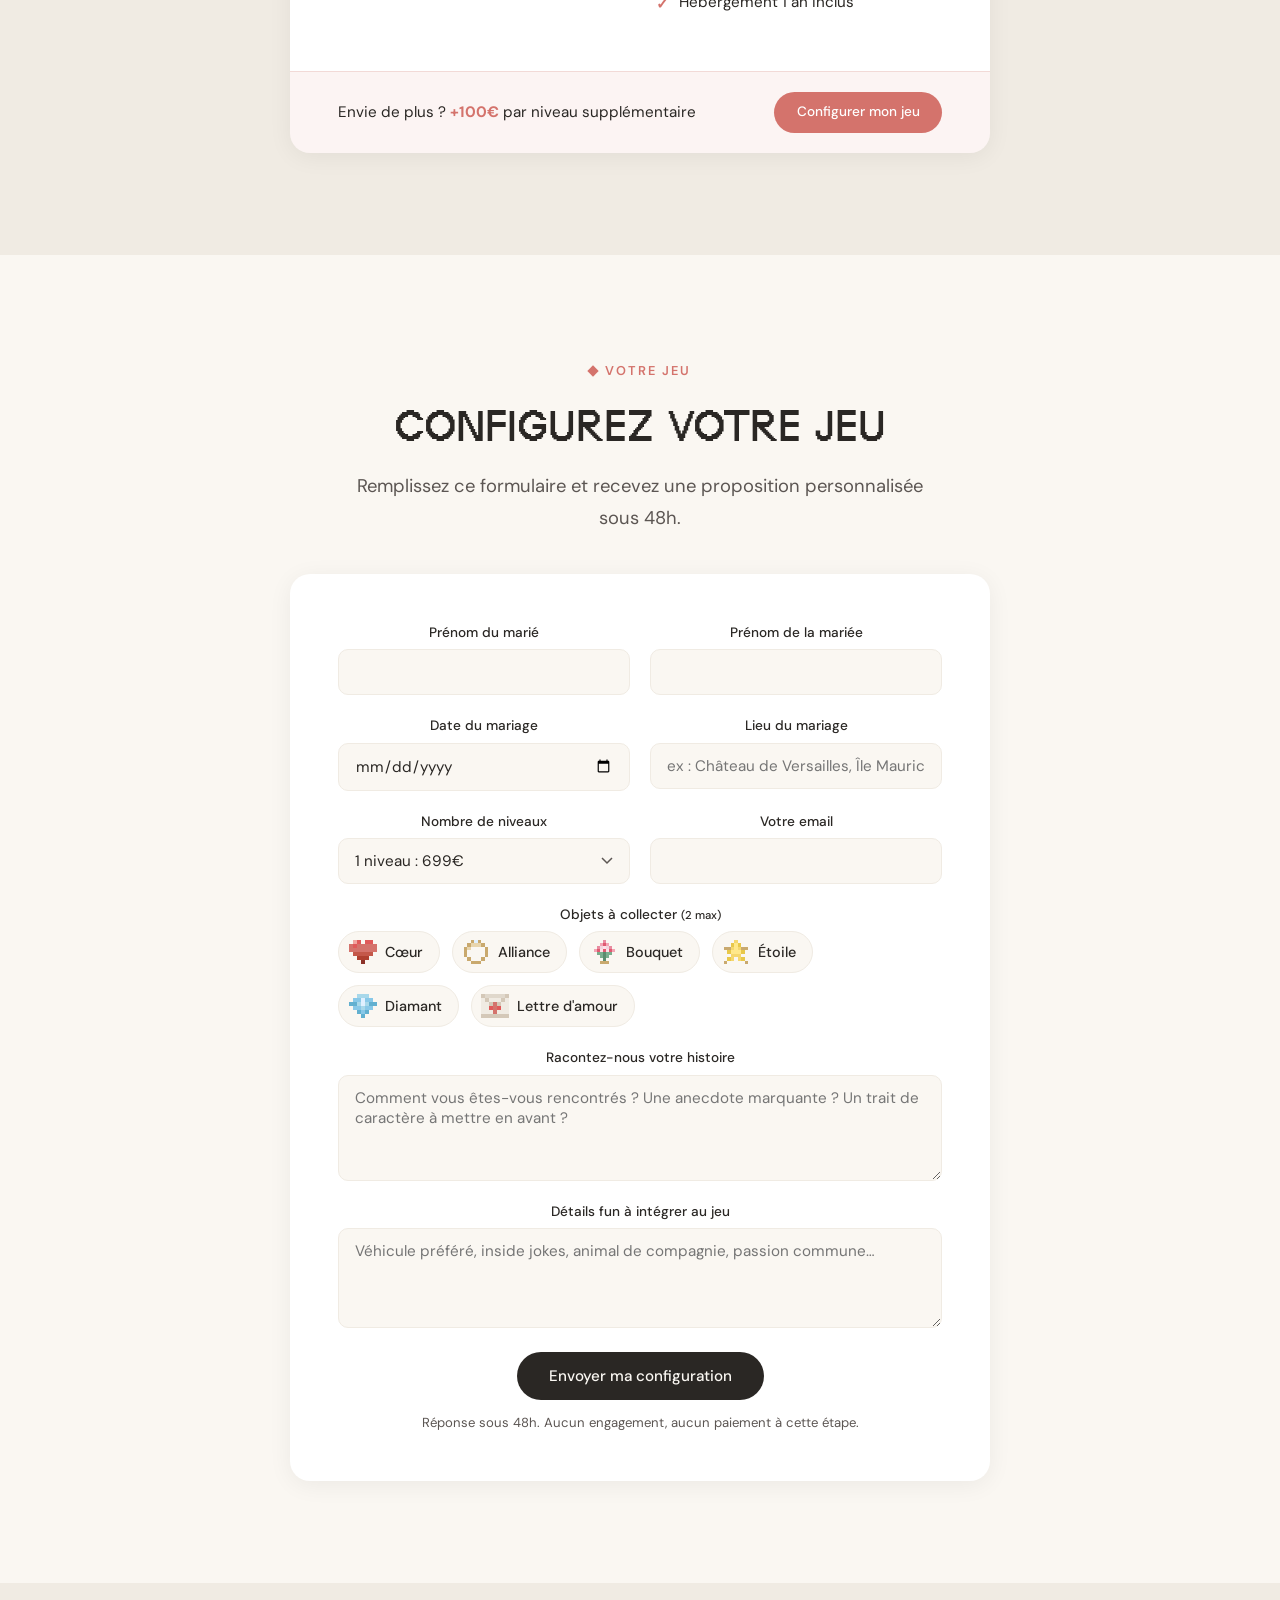
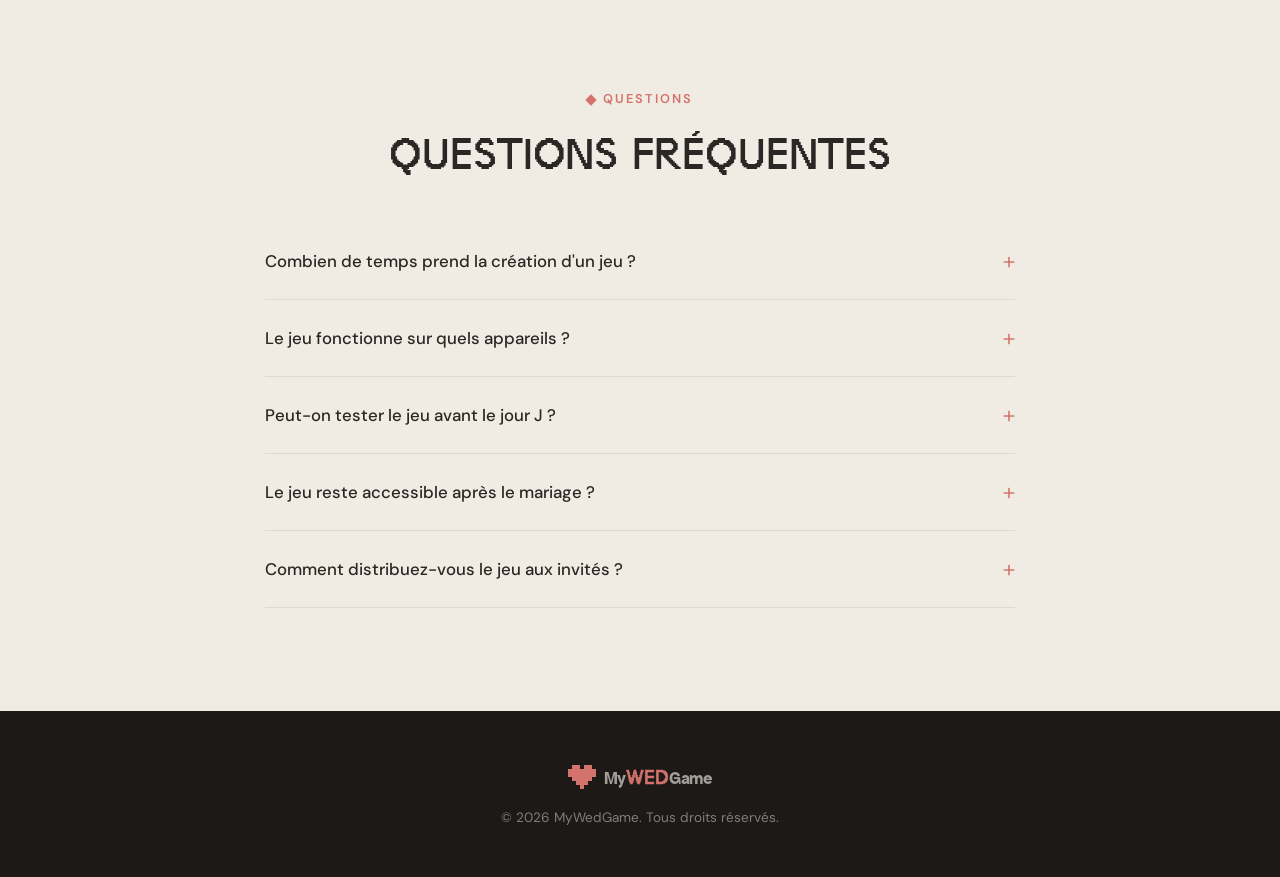
==== commit 819b6391: "Menu : libellés plus fun (ton romantique joueur) Voir le jeu · Notre histoire · Le prix · On crée le" ====
--- a/index.html
+++ b/index.html
@@ -9,14 +9,20 @@
   <meta property="og:description" content="Un jeu vidéo unique et interactif, créé à partir de votre histoire d'amour. Jouable sur tous les appareils.">
   <meta name="google-site-verification" content="GrkQPrj8dz2cR0k_xP-ExTpiVB3vyQnD94Nx1XhUnGs">
   <meta property="og:type" content="website">
-  <meta property="og:image" content="https://mywedgame.vercel.app/og-image.png">
+  <meta property="og:image" content="https://mywedgame.com/og-image.png">
   <meta property="og:image:width" content="200">
   <meta property="og:image:height" content="200">
-  <meta property="og:url" content="https://mywedgame.com">
+  <meta property="og:url" content="https://mywedgame.com/">
+  <meta property="og:locale" content="fr_FR">
+  <meta property="og:locale:alternate" content="en_US">
   <meta name="twitter:card" content="summary">
   <meta name="twitter:title" content="MyWedGame : un jeu vidéo sur mesure pour votre mariage">
   <meta name="twitter:description" content="Un jeu vidéo unique et interactif, créé à partir de votre histoire d'amour. Jouable sur tous les appareils.">
-  <meta name="twitter:image" content="https://mywedgame.vercel.app/og-image.png">
+  <meta name="twitter:image" content="https://mywedgame.com/og-image.png">
+  <link rel="canonical" href="https://mywedgame.com/">
+  <link rel="alternate" hreflang="fr" href="https://mywedgame.com/">
+  <link rel="alternate" hreflang="en" href="https://mywedgame.com/en">
+  <link rel="alternate" hreflang="x-default" href="https://mywedgame.com/">
   <link rel="icon" type="image/png" sizes="96x96" href="/favicon-96.png">
   <link rel="icon" type="image/png" sizes="32x32" href="/favicon-32.png">
   <link rel="icon" type="image/svg+xml" href="/favicon.svg">
@@ -275,17 +281,17 @@
   <div class="ctn nav-inner">
     <a href="#" class="logo"><svg class="logo-heart" viewBox="0 0 7 6" shape-rendering="crispEdges" fill="var(--coral)"><use href="#ph"/></svg><span class="logo-text"><span class="logo-my">My</span><span class="logo-wed">Wed</span><span class="logo-game">Game</span></span></a>
     <ul class="nav-links">
-      <li><a href="#demo"><span class="fr">Exemple</span><span class="en">Demo</span></a></li>
+      <li><a href="#demo"><span class="fr">Voir le jeu</span><span class="en">See the game</span></a></li>
       <li><a href="#story"><span class="fr">Notre histoire</span><span class="en">Our story</span></a></li>
-      <li><a href="#pricing"><span class="fr">Tarif</span><span class="en">Pricing</span></a></li>
-      <li><a href="#configurator"><span class="fr">Configurer</span><span class="en">Configure</span></a></li>
+      <li><a href="#pricing"><span class="fr">Le prix</span><span class="en">Pricing</span></a></li>
+      <li><a href="#configurator"><span class="fr">On crée le vôtre&nbsp;?</span><span class="en">Create yours</span></a></li>
     </ul>
     <div class="nav-right">
       <div class="lang-toggle">
         <button class="lang-btn active" data-lang="fr">FR</button>
         <button class="lang-btn" data-lang="en">EN</button>
       </div>
-      <a href="#configurator" class="btn btn-primary btn-sm nav-cta-desktop"><span class="fr">Devis gratuit</span><span class="en">Free quote</span></a>
+      <a href="#configurator" class="btn btn-primary btn-sm nav-cta-desktop"><span class="fr">Je me lance</span><span class="en">Let's go</span></a>
       <button class="menu-toggle" aria-label="Menu"><span></span><span></span><span></span></button>
     </div>
   </div>
@@ -634,23 +640,17 @@
 
 <script>
 (function() {
-  var saved = localStorage.getItem('mwg-lang');
-  var param = new URLSearchParams(location.search).get('lang');
-  var lang = param || saved || 'fr';
-  if (lang === 'en') document.documentElement.lang = 'en';
+  // La langue est fixée par l'URL : / = FR, /en = EN (attribut lang du <html>).
+  // Le sélecteur FR/EN navigue entre les deux URLs (pas de bascule en place),
+  // pour que chaque langue ait une URL stable et indexable.
+  var cur = document.documentElement.lang === 'en' ? 'en' : 'fr';
+  var urls = { fr: '/', en: '/en' };
 
   document.querySelectorAll('.lang-btn').forEach(function(btn) {
-    if (btn.dataset.lang === document.documentElement.lang) {
-      btn.classList.add('active');
-    } else {
-      btn.classList.remove('active');
-    }
+    var l = btn.dataset.lang;
+    btn.classList.toggle('active', l === cur);
     btn.addEventListener('click', function() {
-      var l = btn.dataset.lang;
-      document.documentElement.lang = l;
-      localStorage.setItem('mwg-lang', l);
-      document.querySelectorAll('.lang-btn').forEach(function(b) { b.classList.toggle('active', b.dataset.lang === l); });
-      document.querySelector('.nav').classList.remove('open');
+      if (l !== cur) window.location.href = urls[l];
     });
   });
 
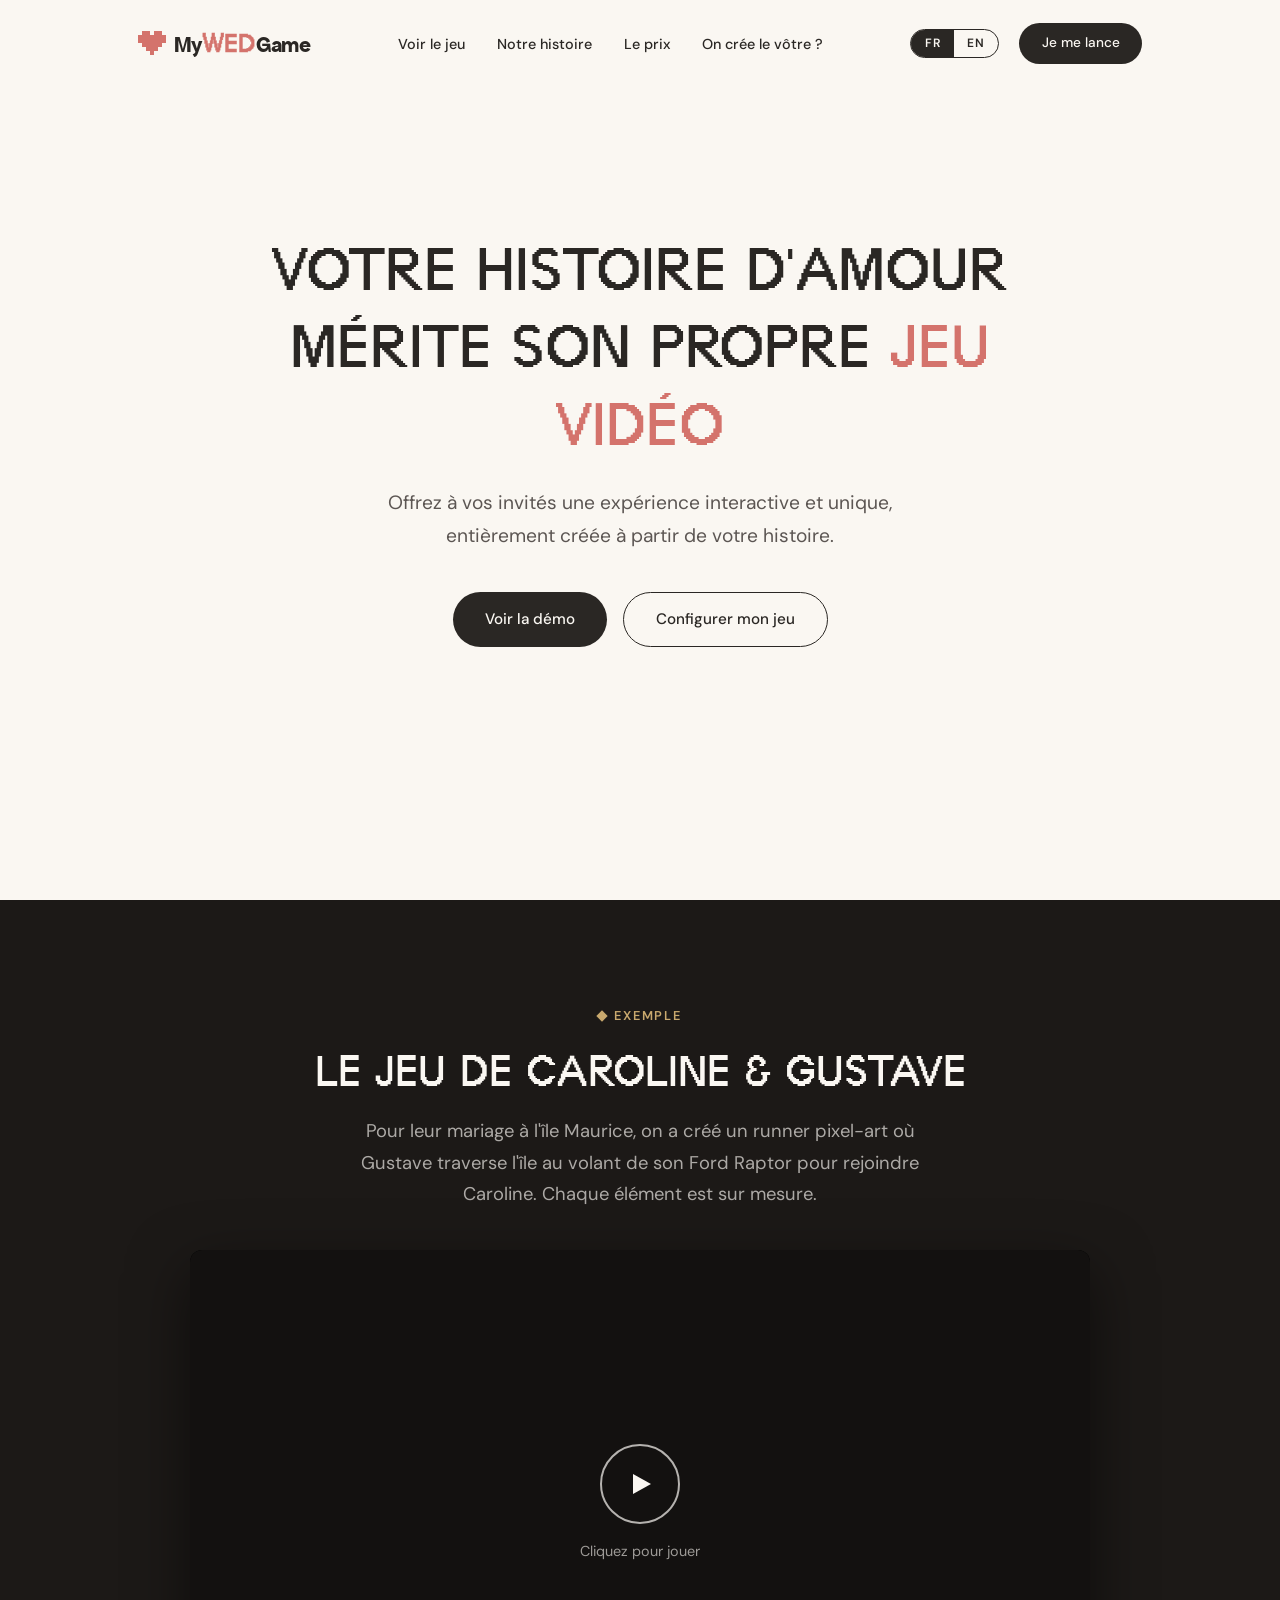
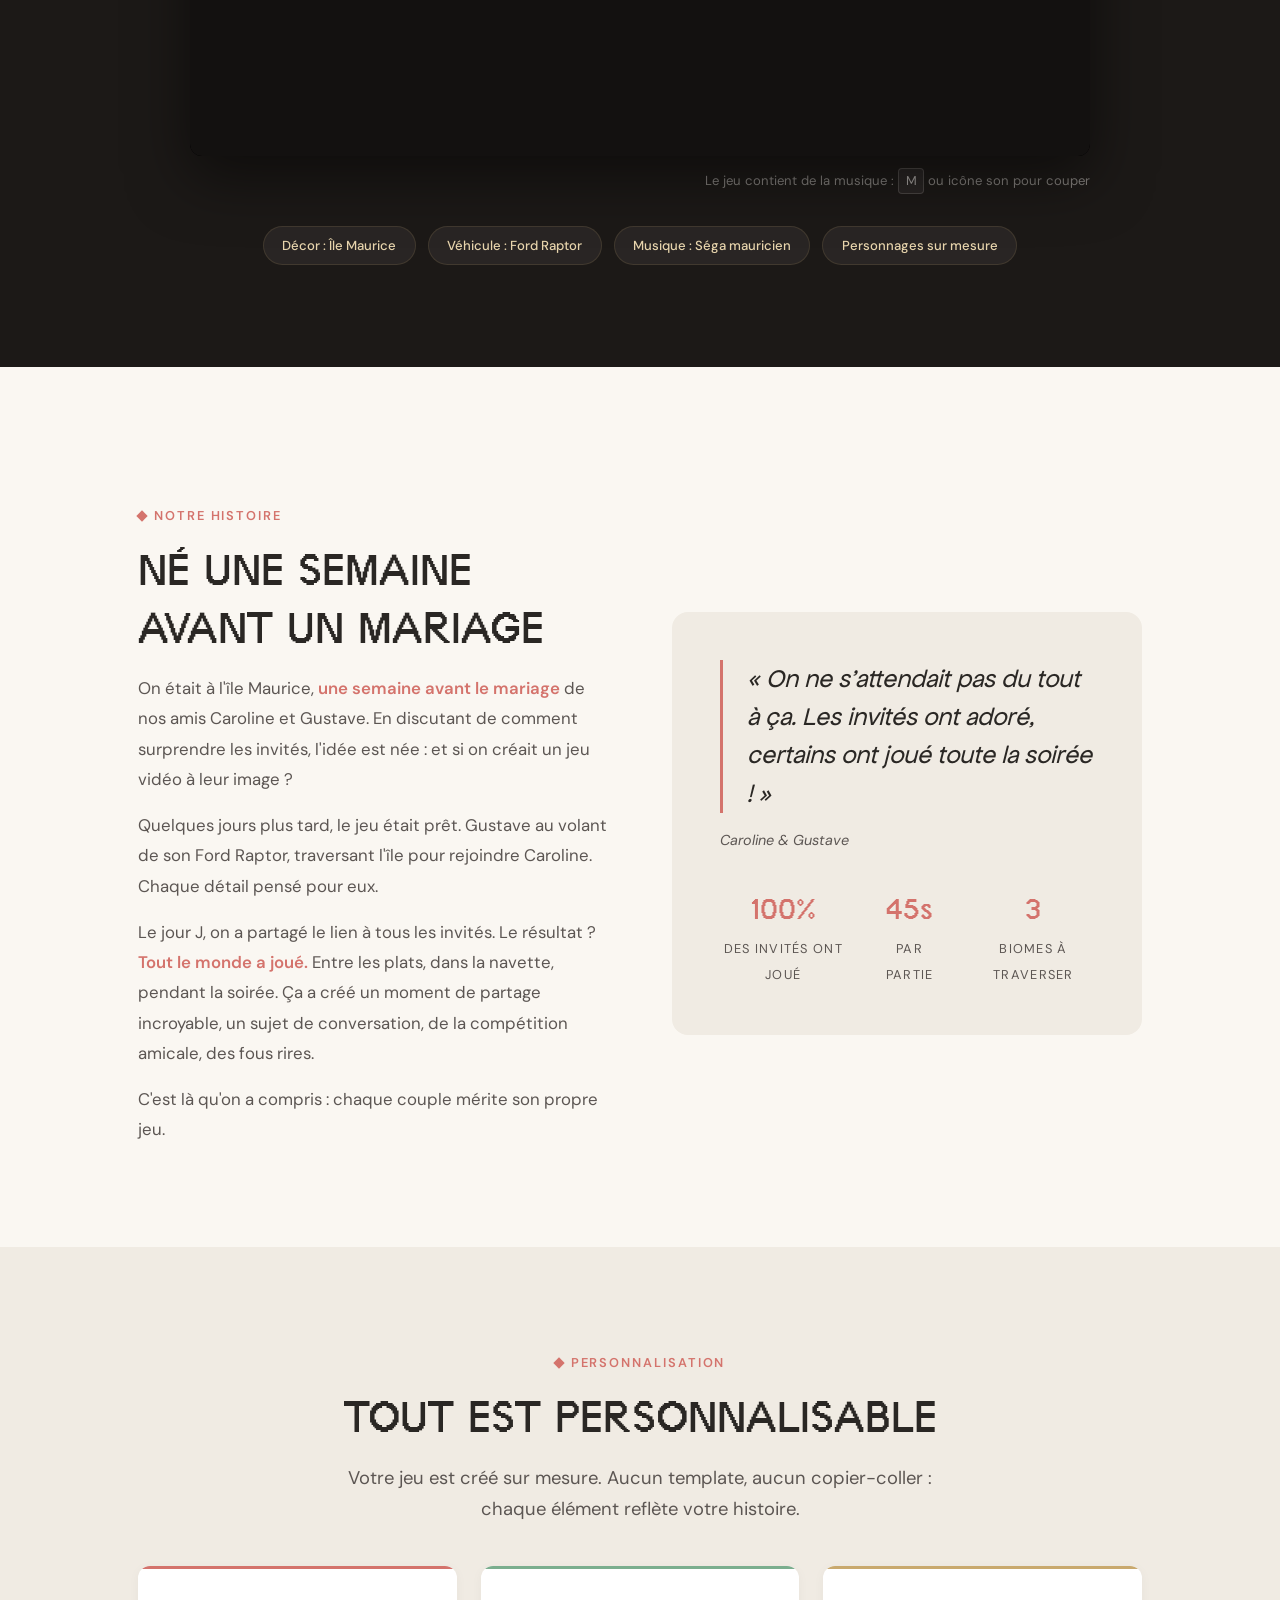
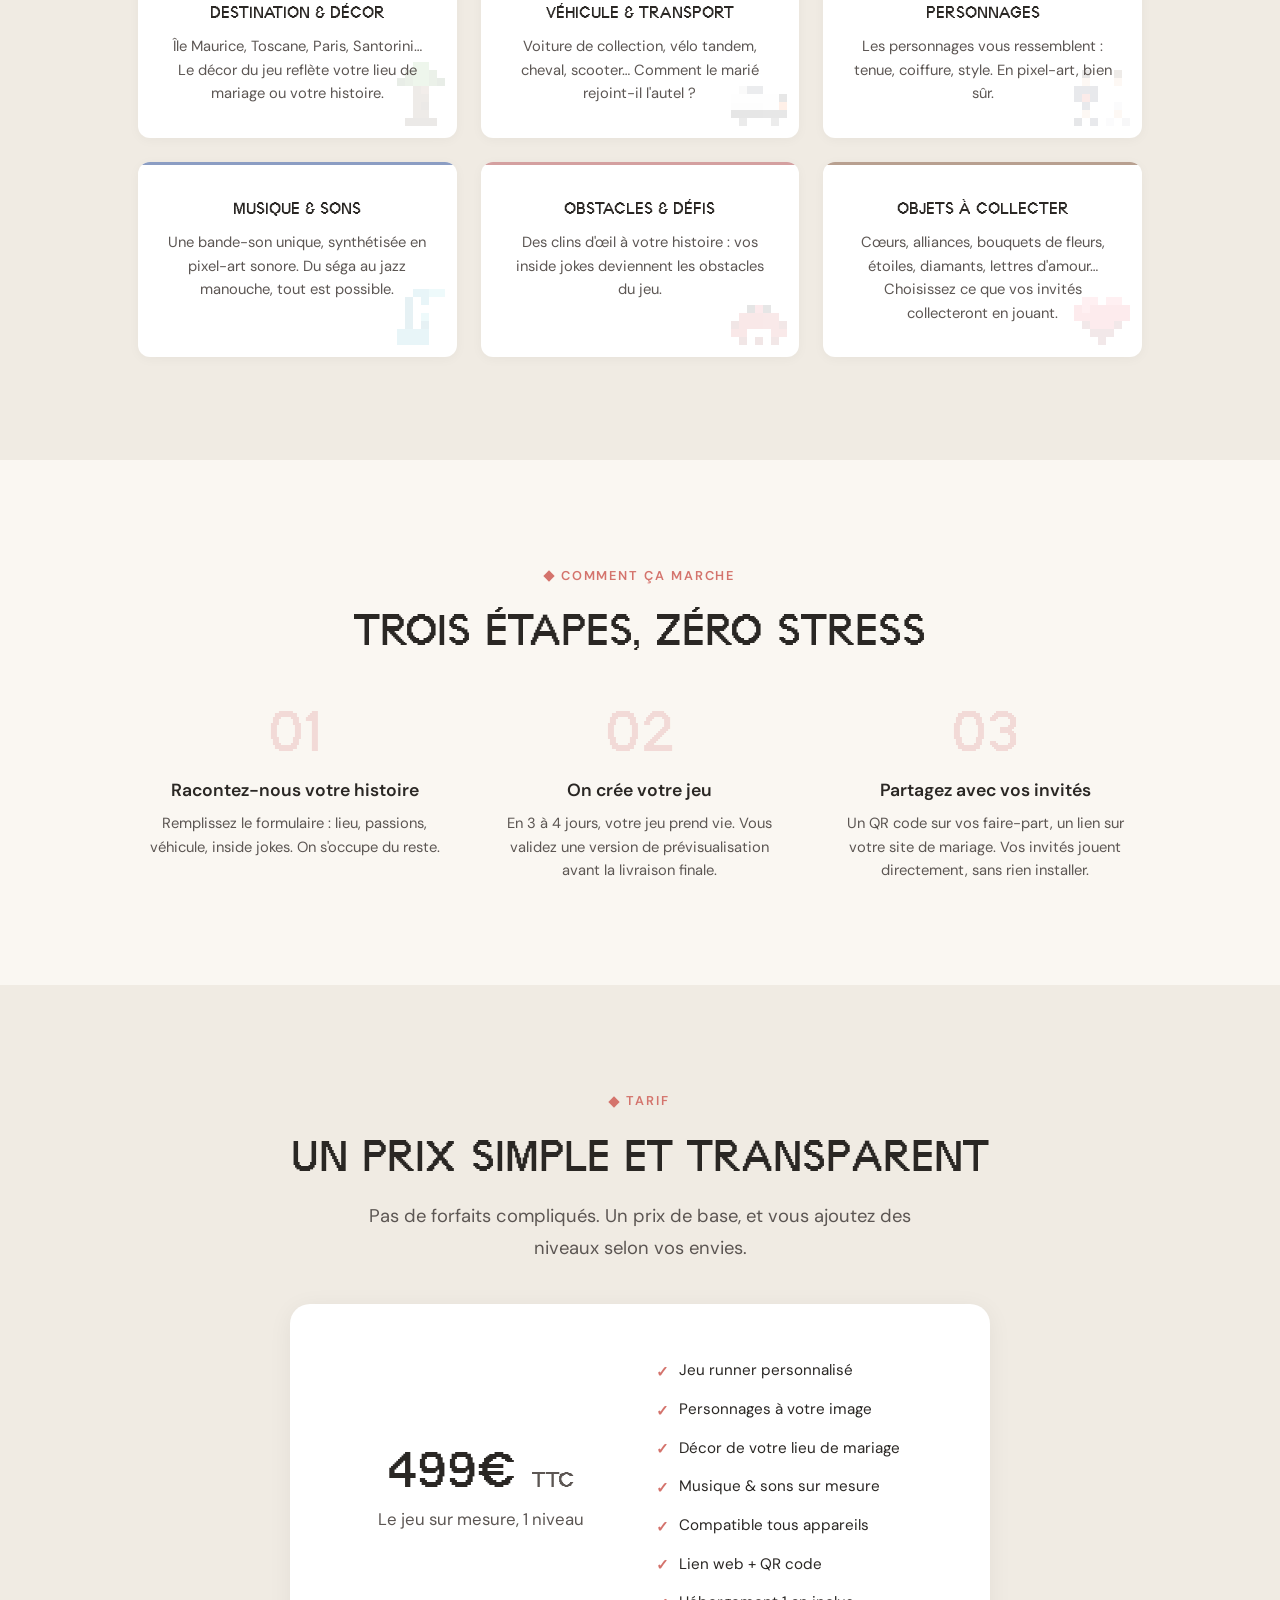
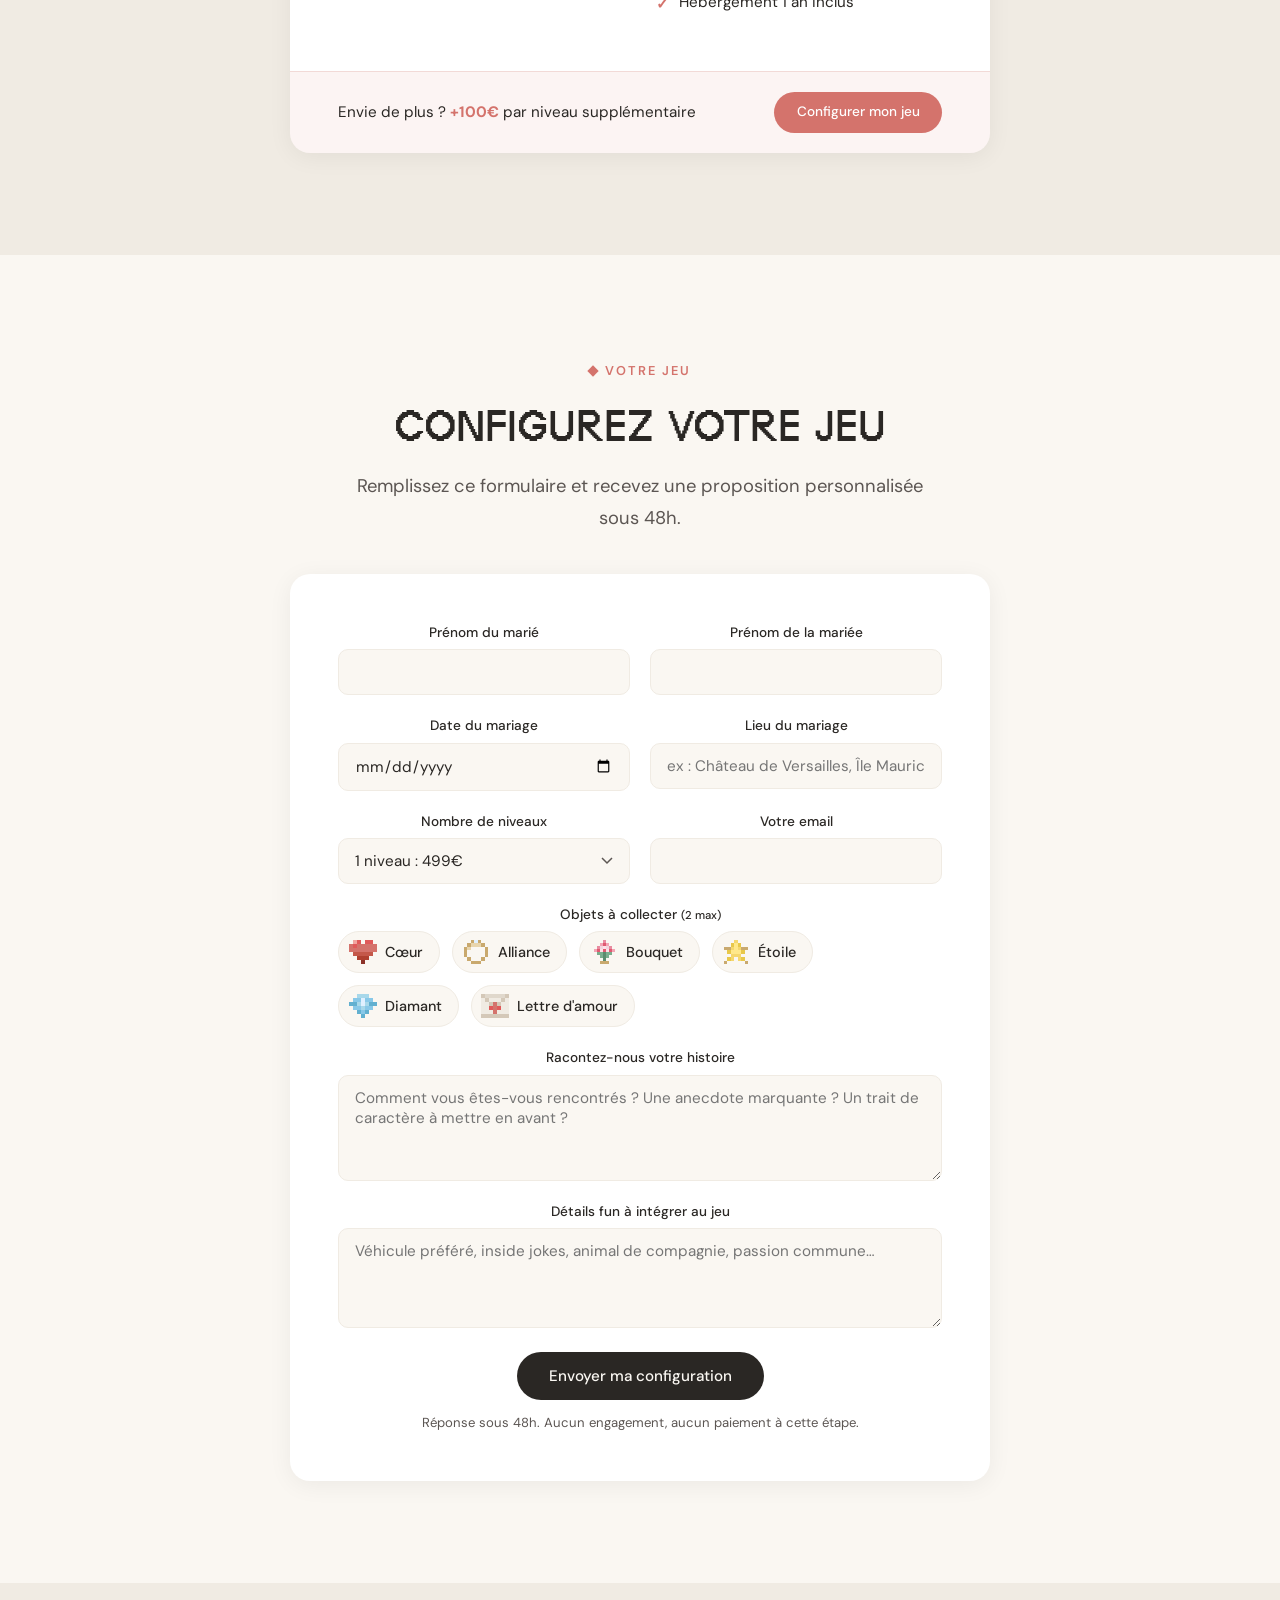
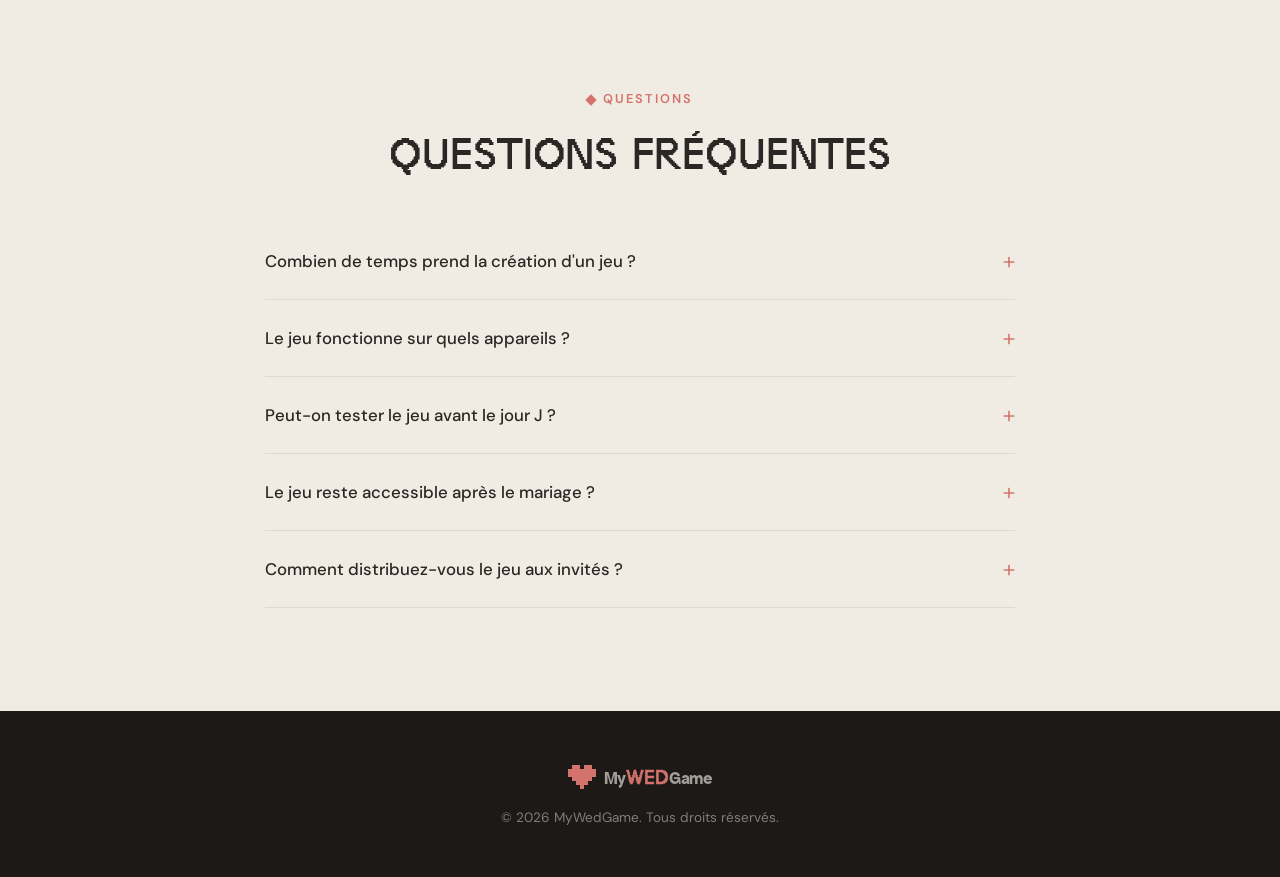
==== commit b1093fa2: "Prix de base 699 -> 499 TTC Grille niveaux : 499 / 599 / 699 / 799 (+100/niveau inchangé). Mis à jou" ====
--- a/index.html
+++ b/index.html
@@ -4,7 +4,7 @@
   <meta charset="UTF-8">
   <meta name="viewport" content="width=device-width, initial-scale=1.0">
   <title>MyWedGame : jeu vidéo sur mesure pour votre mariage</title>
-  <meta name="description" content="Offrez à vos invités un jeu vidéo unique, entièrement personnalisé à votre histoire d'amour. À partir de 699 €.">
+  <meta name="description" content="Offrez à vos invités un jeu vidéo unique, entièrement personnalisé à votre histoire d'amour. À partir de 499 €.">
   <meta property="og:title" content="MyWedGame : un jeu vidéo sur mesure pour votre mariage">
   <meta property="og:description" content="Un jeu vidéo unique et interactif, créé à partir de votre histoire d'amour. Jouable sur tous les appareils.">
   <meta name="google-site-verification" content="GrkQPrj8dz2cR0k_xP-ExTpiVB3vyQnD94Nx1XhUnGs">
@@ -485,7 +485,7 @@
     <div class="price-box rv rv-d3">
       <div class="price-main">
         <div class="price-left">
-          <div class="price-amount">699&euro; <small>TTC</small></div>
+          <div class="price-amount">499&euro; <small>TTC</small></div>
           <p class="price-subtitle"><span class="fr">Le jeu sur mesure, 1 niveau</span><span class="en">Custom game, 1 level</span></p>
         </div>
         <div class="price-right">
@@ -541,10 +541,10 @@
         <div class="form-group">
           <label><span class="fr">Nombre de niveaux</span><span class="en">Number of levels</span></label>
           <select name="levels" id="levelSelect">
-            <option value="1">1 niveau : 699&euro;</option>
-            <option value="2">2 niveaux : 799&euro;</option>
-            <option value="3">3 niveaux : 899&euro;</option>
-            <option value="4">4 niveaux : 999&euro;</option>
+            <option value="1">1 niveau : 499&euro;</option>
+            <option value="2">2 niveaux : 599&euro;</option>
+            <option value="3">3 niveaux : 699&euro;</option>
+            <option value="4">4 niveaux : 799&euro;</option>
           </select>
         </div>
         <div class="form-group">
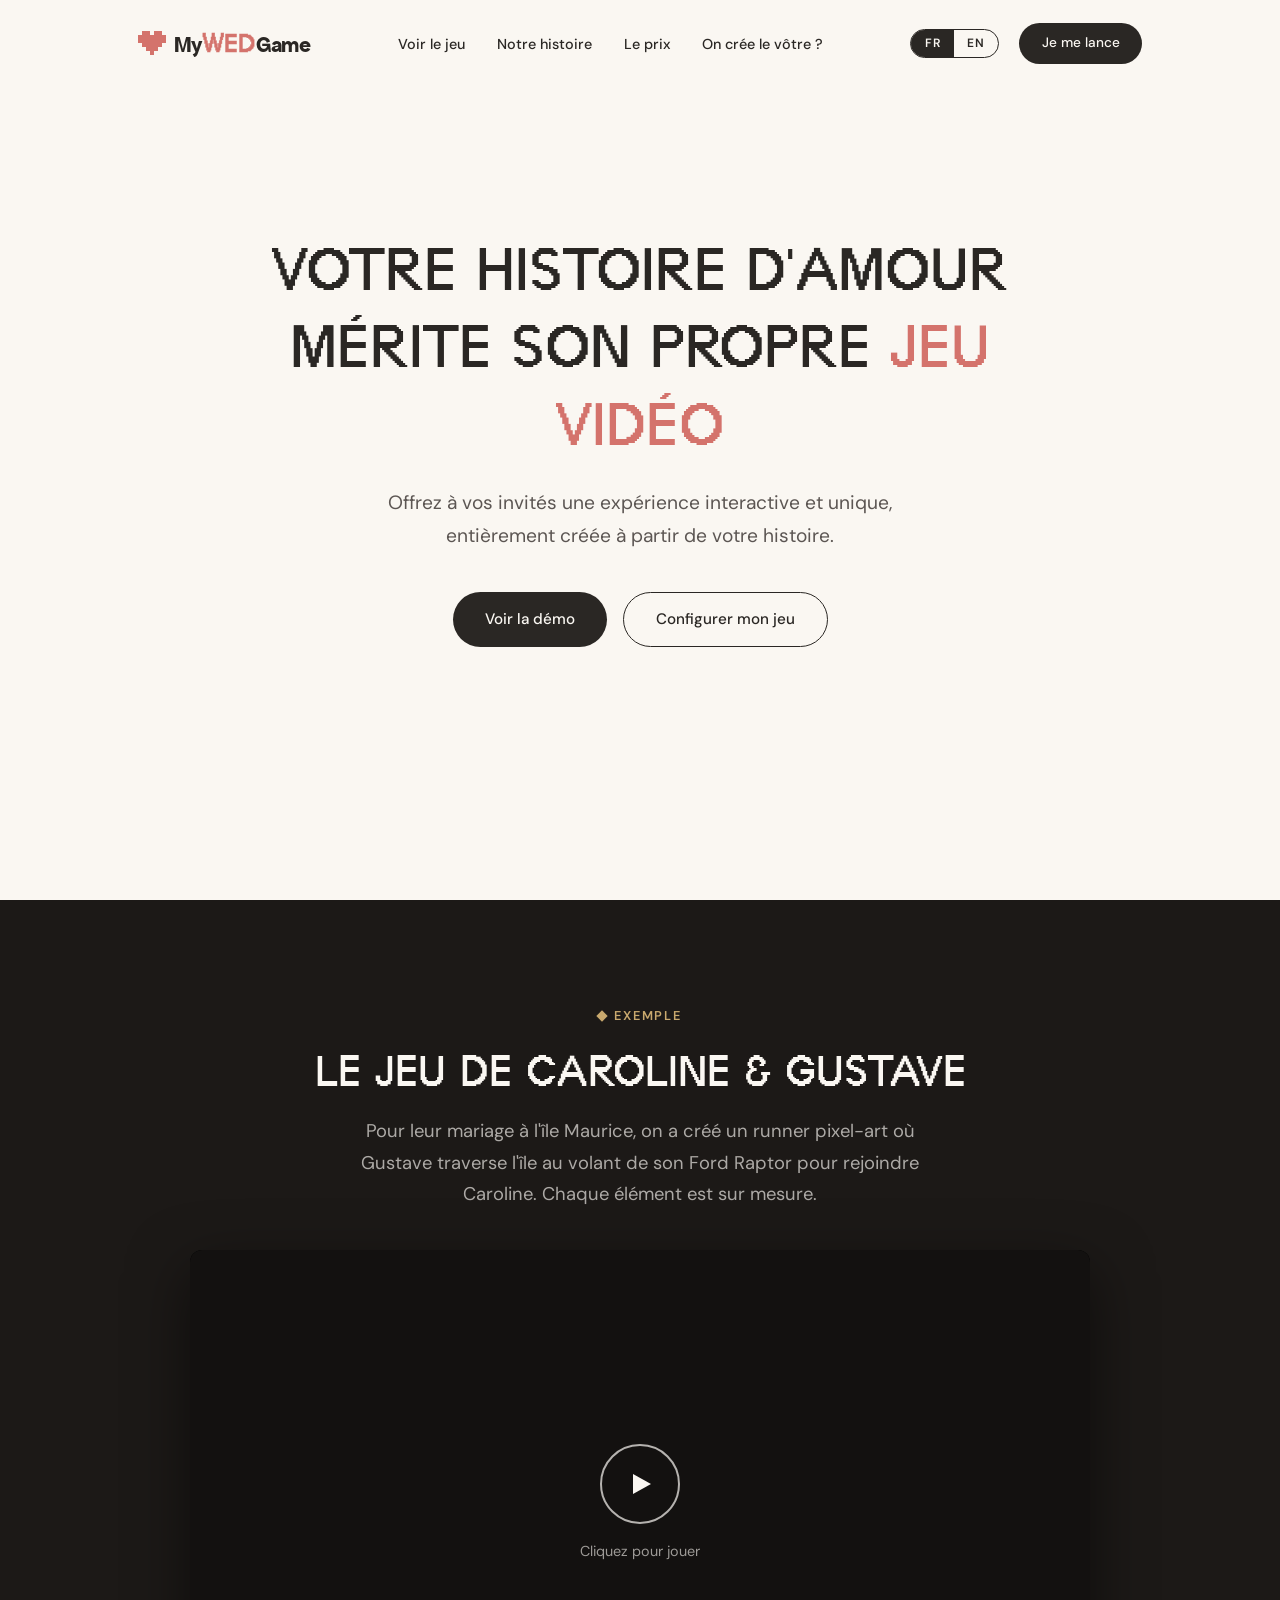
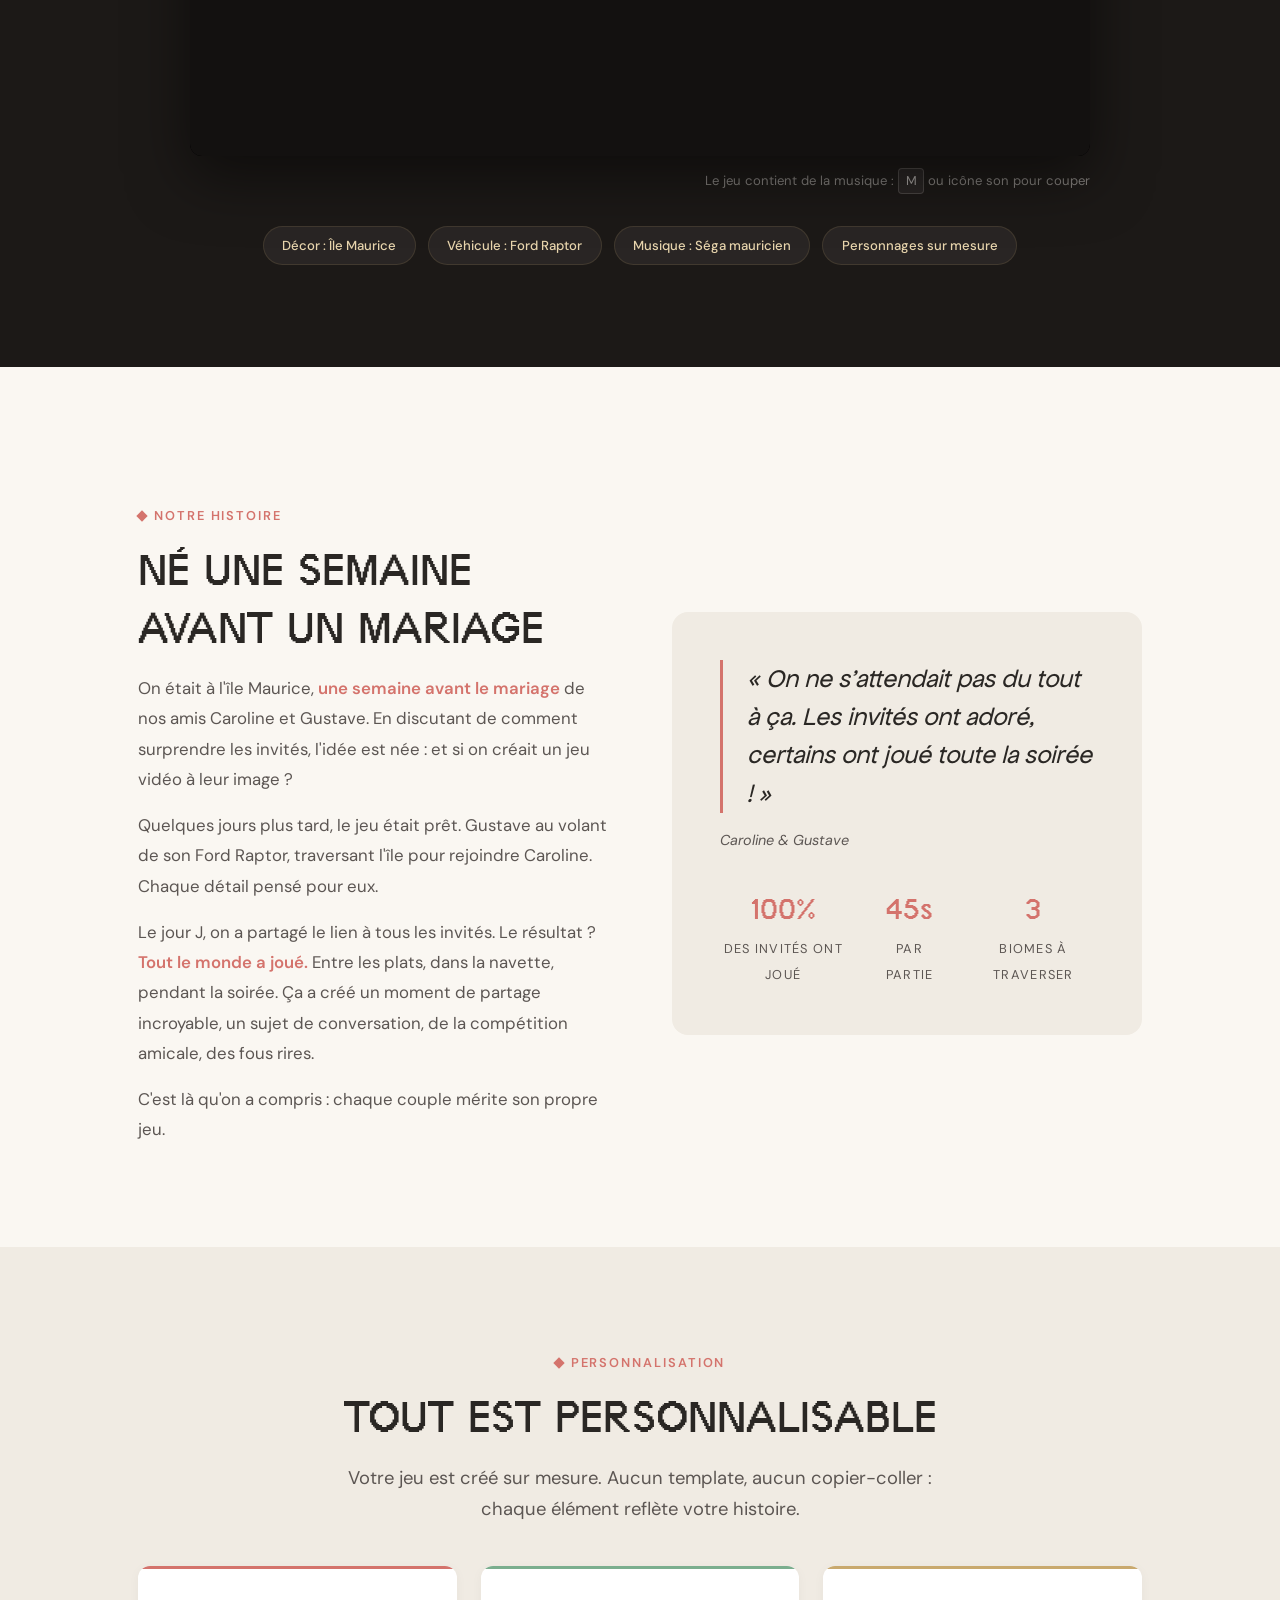
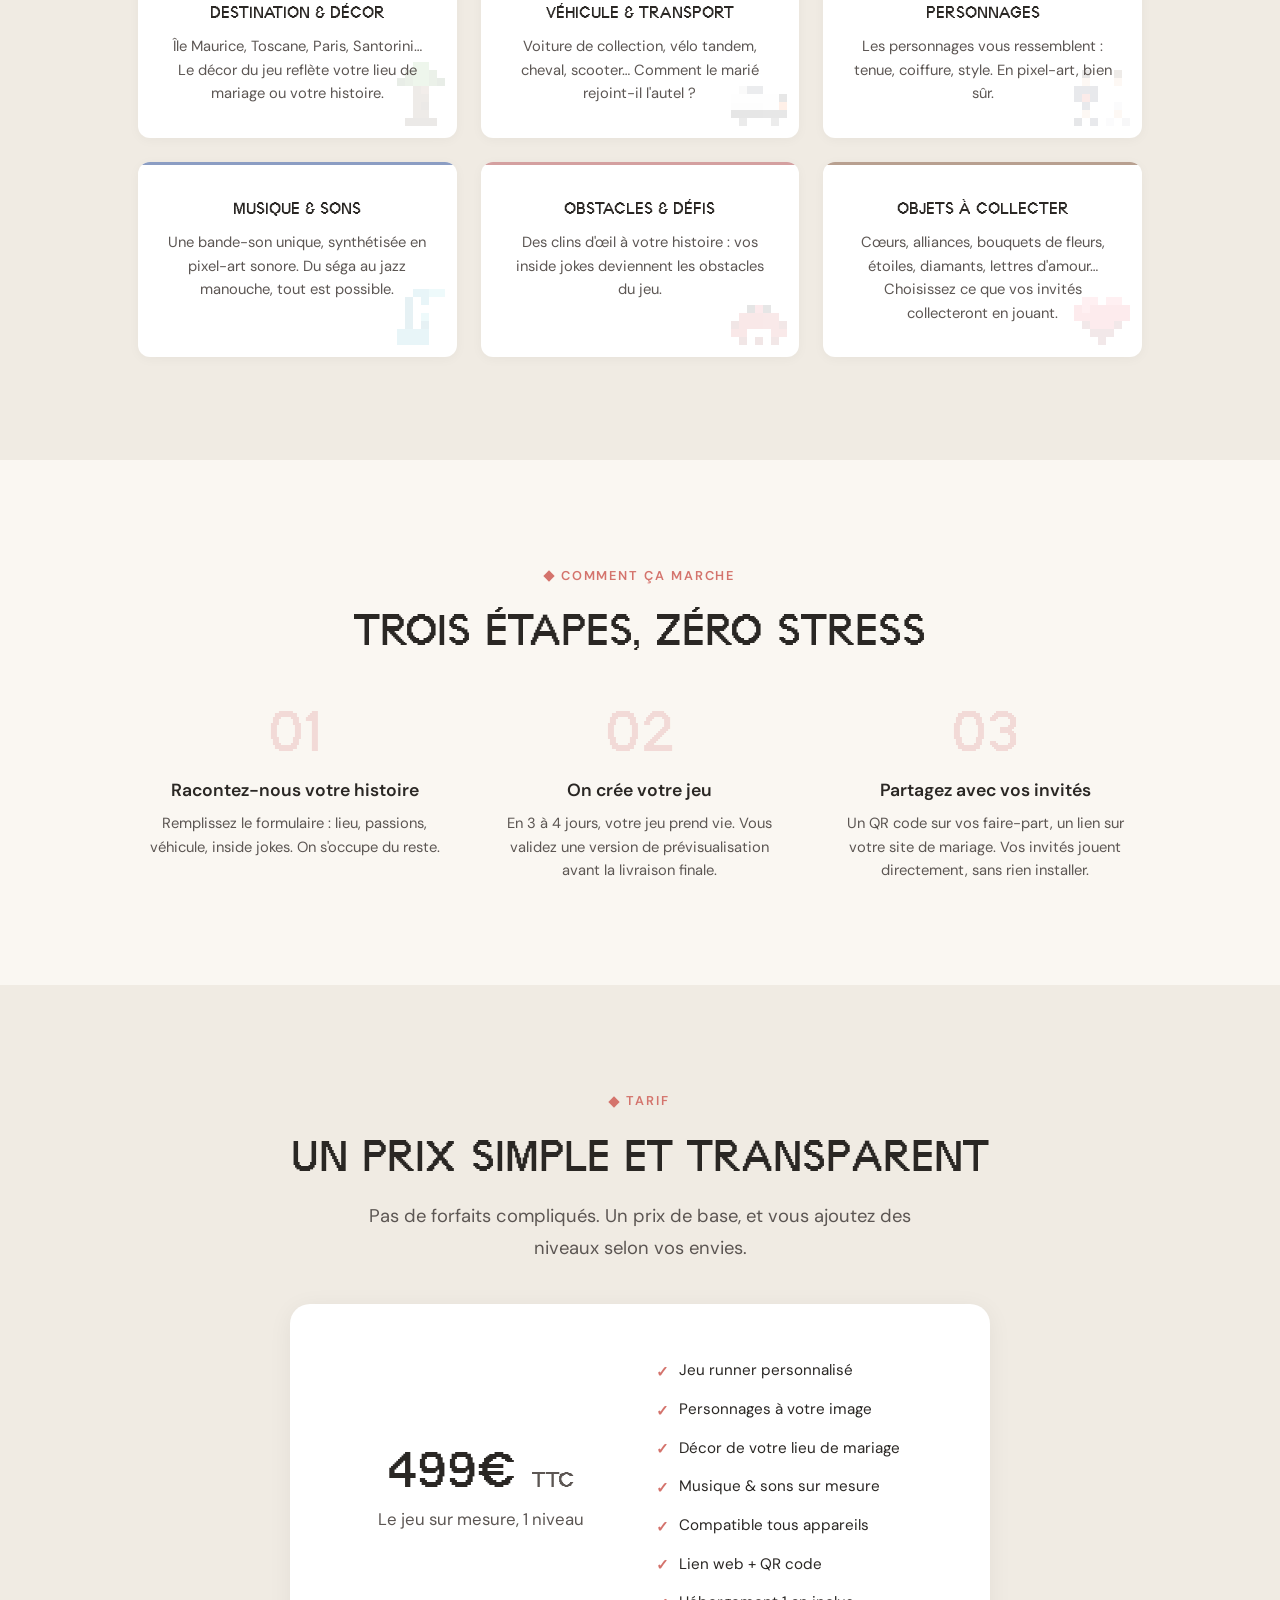
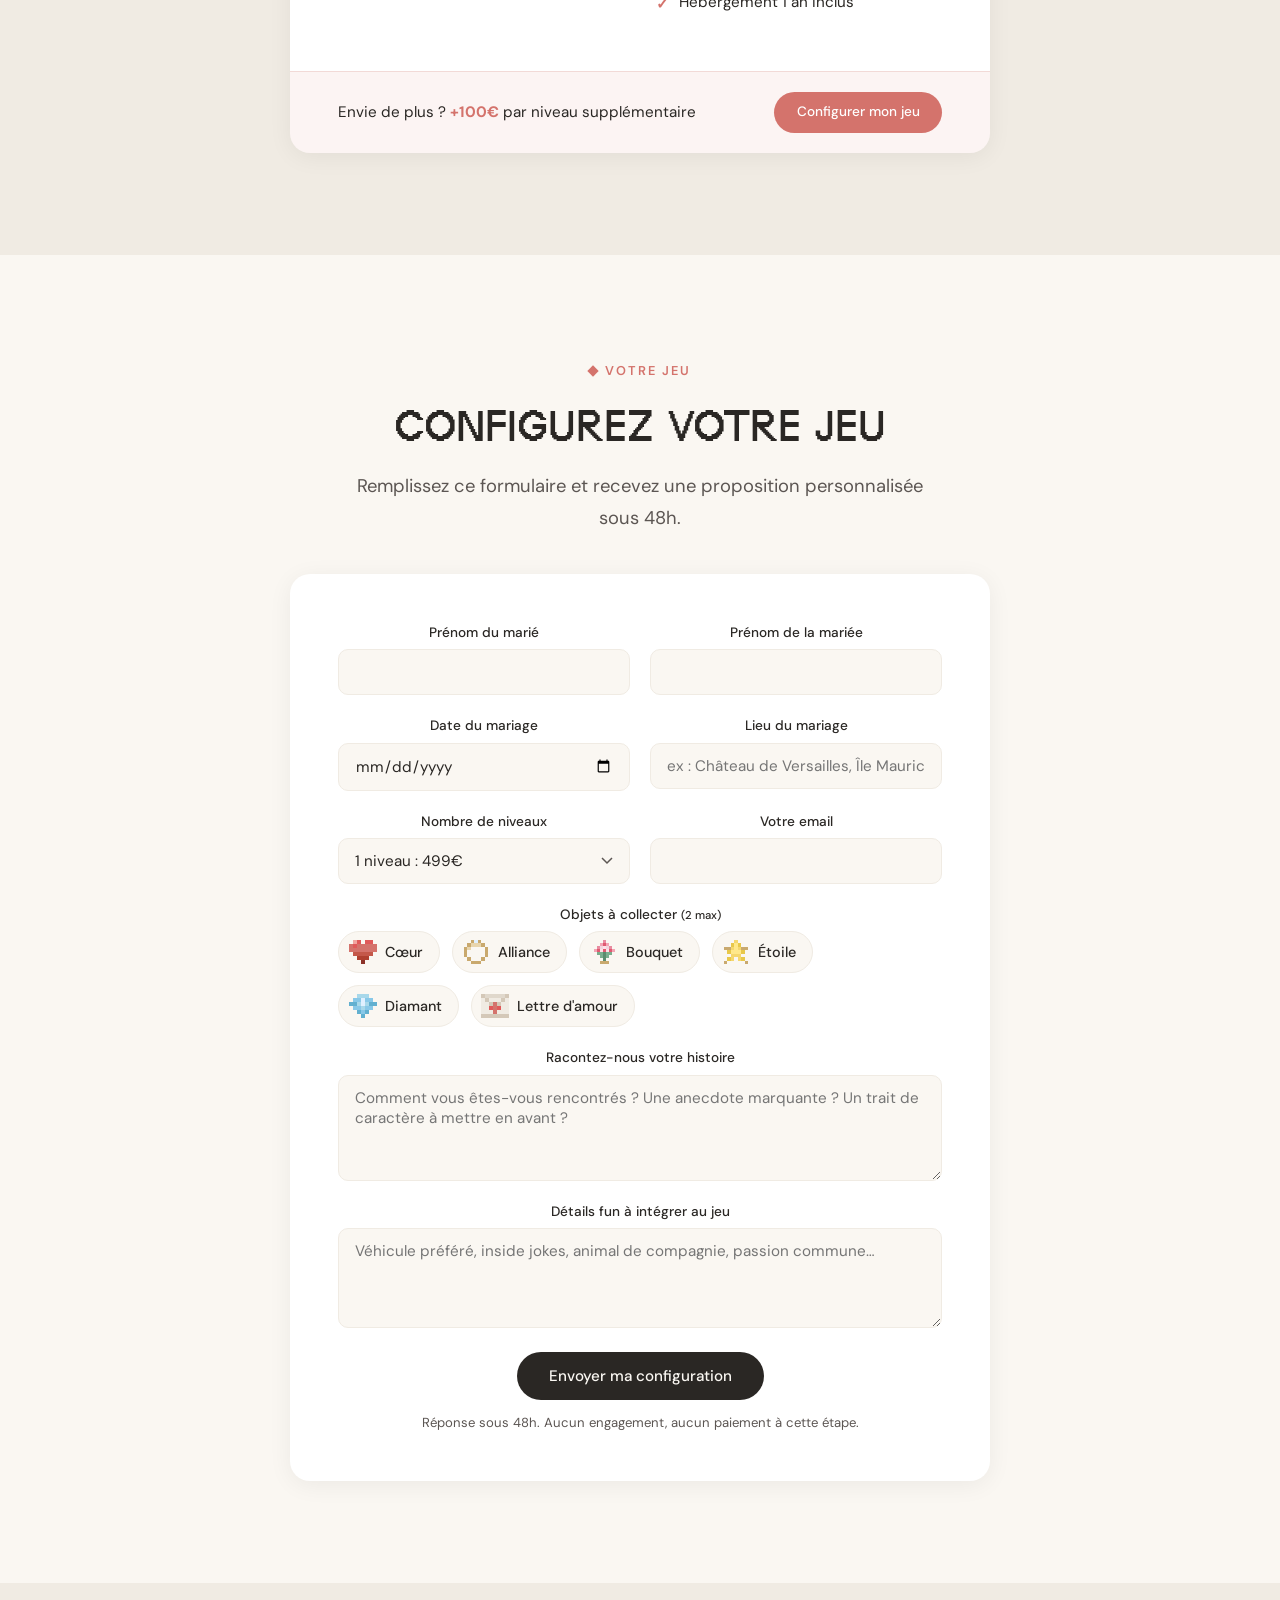
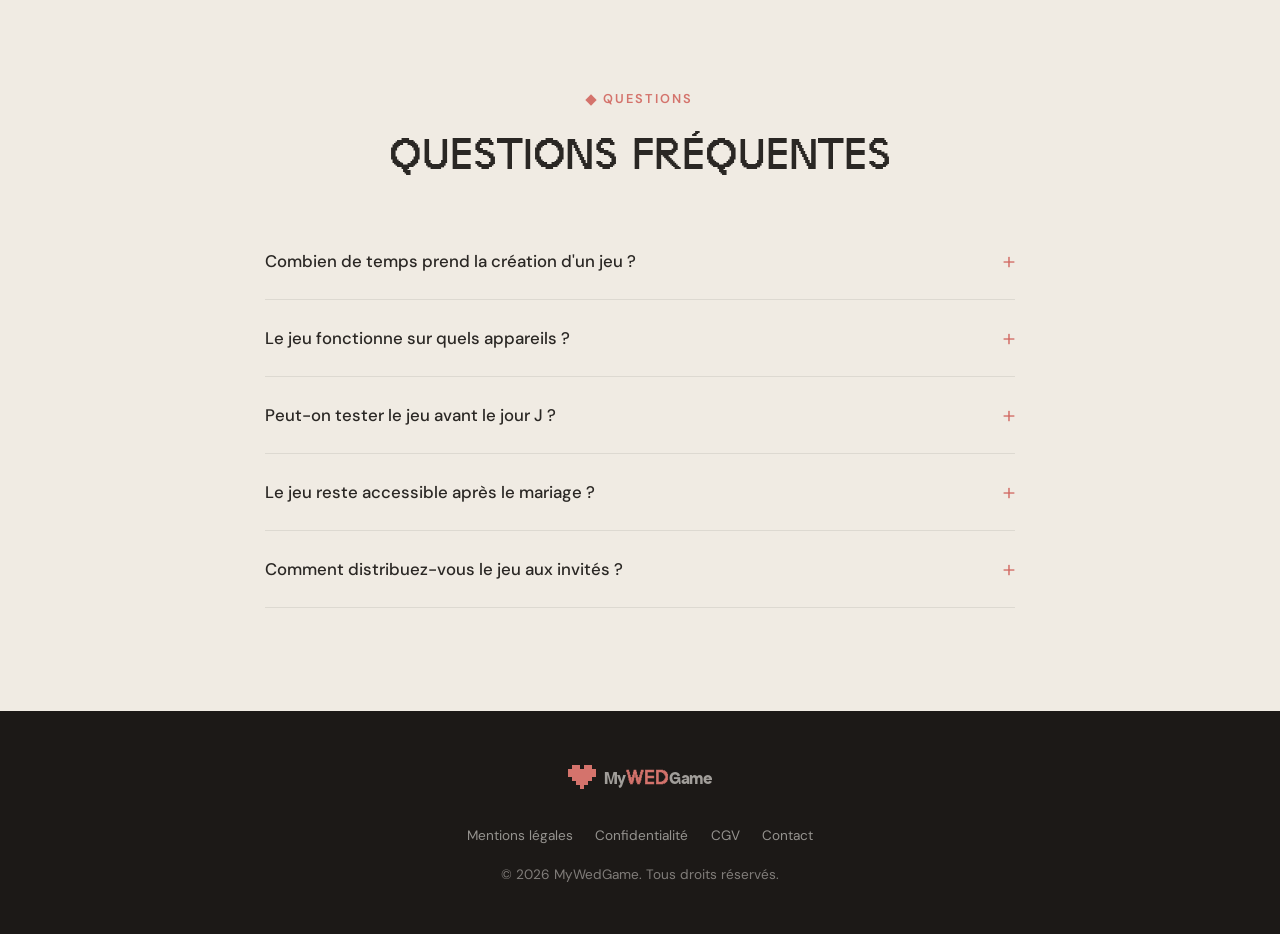
==== commit f238ae5a: "Pages légales : Mentions légales, Confidentialité, CGV, Contact - 4 pages utilitaires bilingues FR/E" ====
--- a/index.html
+++ b/index.html
@@ -244,6 +244,9 @@
     footer .logo { justify-content: center; margin-bottom: 0.75rem; font-size: 1.1rem; }
     footer .logo-my, footer .logo-game { color: rgba(250,247,242,0.6); }
     footer .logo-wed { color: var(--coral); }
+    footer .footer-links { display: flex; flex-wrap: wrap; gap: 0.4rem 1.4rem; justify-content: center; margin-top: 1.1rem; }
+    footer .footer-links a { color: rgba(250,247,242,0.55); text-decoration: none; }
+    footer .footer-links a:hover { color: var(--coral); }
 
     /* RESPONSIVE */
     @media (max-width: 768px) {
@@ -634,7 +637,13 @@
 <footer>
   <div class="ctn">
     <a href="#" class="logo"><svg class="logo-heart" viewBox="0 0 7 6" shape-rendering="crispEdges" fill="var(--coral)"><use href="#ph"/></svg><span class="logo-text"><span class="logo-my">My</span><span class="logo-wed">Wed</span><span class="logo-game">Game</span></span></a>
-    <p>&copy; 2026 MyWedGame. <span class="fr">Tous droits réservés.</span><span class="en">All rights reserved.</span></p>
+    <nav class="footer-links">
+      <a data-fr="/mentions-legales" data-en="/mentions-legales?lang=en" href="/mentions-legales"><span class="fr">Mentions légales</span><span class="en">Legal notice</span></a>
+      <a data-fr="/confidentialite" data-en="/confidentialite?lang=en" href="/confidentialite"><span class="fr">Confidentialité</span><span class="en">Privacy</span></a>
+      <a data-fr="/cgv" data-en="/cgv?lang=en" href="/cgv"><span class="fr">CGV</span><span class="en">Terms</span></a>
+      <a data-fr="/contact" data-en="/contact?lang=en" href="/contact"><span class="fr">Contact</span><span class="en">Contact</span></a>
+    </nav>
+    <p style="margin-top:1.1rem">&copy; 2026 MyWedGame. <span class="fr">Tous droits réservés.</span><span class="en">All rights reserved.</span></p>
   </div>
 </footer>
 
@@ -645,6 +654,11 @@
   // pour que chaque langue ait une URL stable et indexable.
   var cur = document.documentElement.lang === 'en' ? 'en' : 'fr';
   var urls = { fr: '/', en: '/en' };
+
+  // Liens du footer (légal) : pointer vers la bonne langue selon la page.
+  document.querySelectorAll('a[data-fr][data-en]').forEach(function(a) {
+    a.setAttribute('href', a.dataset[cur]);
+  });
 
   document.querySelectorAll('.lang-btn').forEach(function(btn) {
     var l = btn.dataset.lang;
